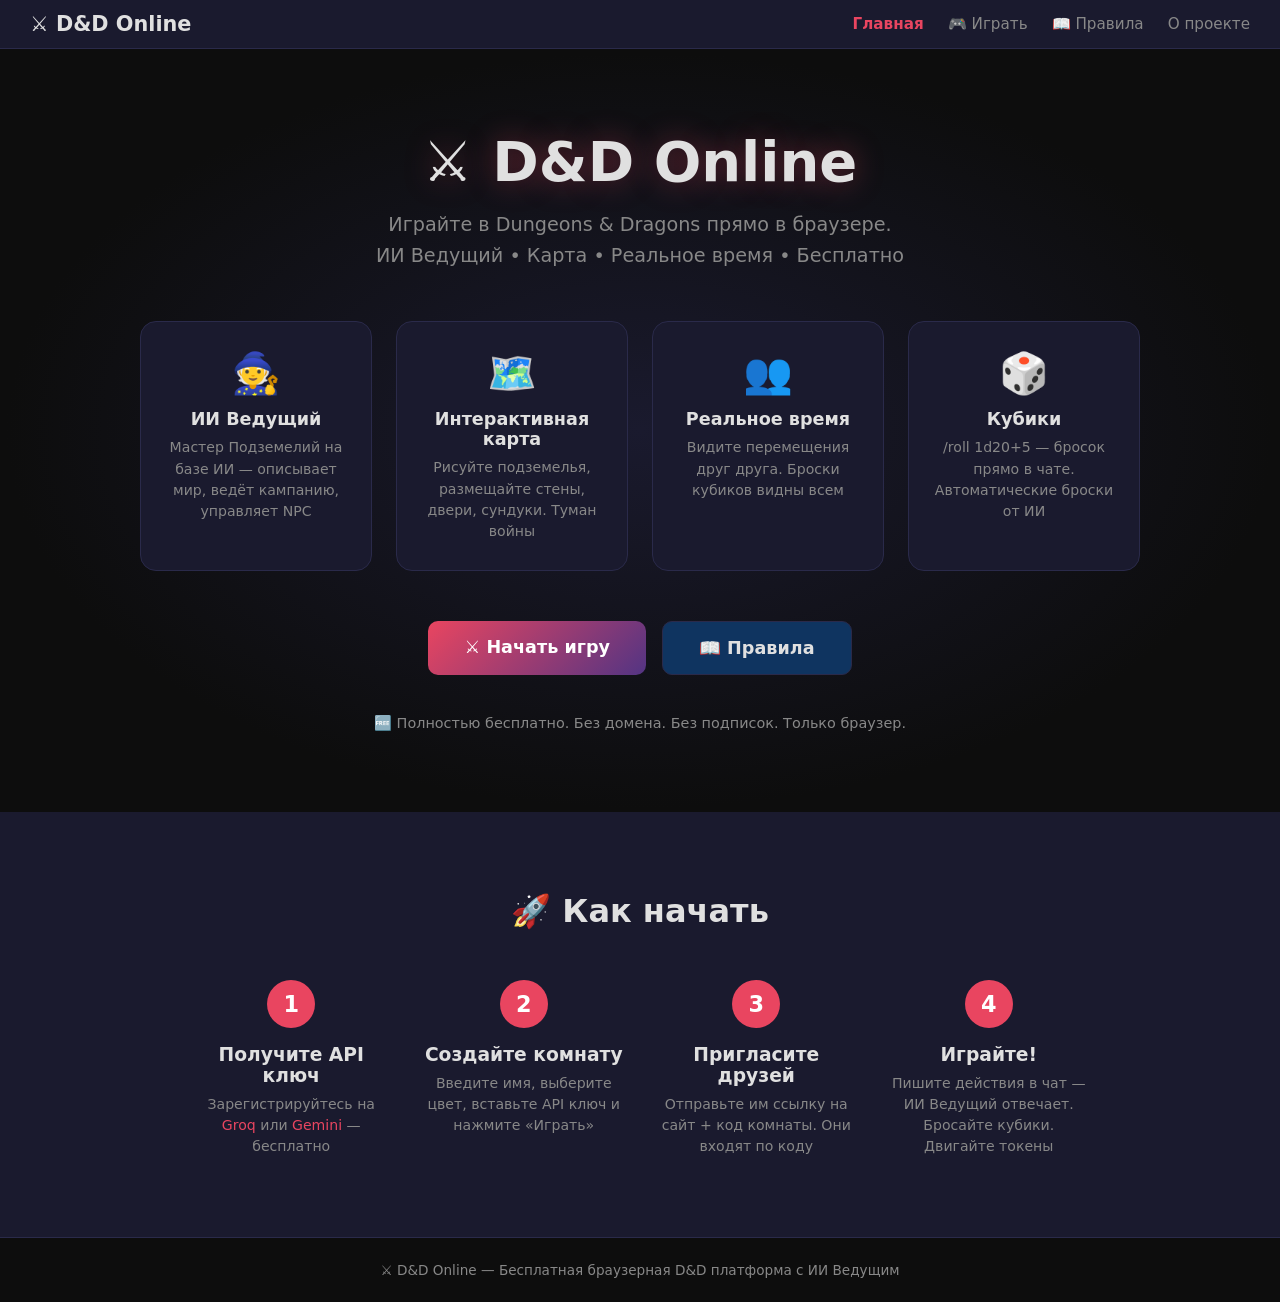
==== index.html @ 503a13d8 "v2: многостраничный сайт + MQTT" ====
<!DOCTYPE html>
<html lang="ru">
<head>
    <meta charset="UTF-8">
    <meta name="viewport" content="width=device-width, initial-scale=1.0">
    <title>⚔️ D&D Online — ИИ Ведущий</title>
    <link rel="stylesheet" href="css/style.css">
</head>
<body>
    <nav class="navbar">
        <a href="index.html" class="nav-brand">⚔️ D&D Online</a>
        <div class="nav-links">
            <a href="index.html" class="active">Главная</a>
            <a href="lobby.html">🎮 Играть</a>
            <a href="rules.html">📖 Правила</a>
            <a href="about.html">О проекте</a>
        </div>
    </nav>

    <main class="hero">
        <div class="hero-content">
            <h1>⚔️ D&D Online</h1>
            <p class="hero-subtitle">Играйте в Dungeons & Dragons прямо в браузере.<br>ИИ Ведущий • Карта • Реальное время • Бесплатно</p>
            
            <div class="hero-features">
                <div class="feature-card">
                    <div class="feature-icon">🧙</div>
                    <h3>ИИ Ведущий</h3>
                    <p>Мастер Подземелий на базе ИИ — описывает мир, ведёт кампанию, управляет NPC</p>
                </div>
                <div class="feature-card">
                    <div class="feature-icon">🗺️</div>
                    <h3>Интерактивная карта</h3>
                    <p>Рисуйте подземелья, размещайте стены, двери, сундуки. Туман войны</p>
                </div>
                <div class="feature-card">
                    <div class="feature-icon">👥</div>
                    <h3>Реальное время</h3>
                    <p>Видите перемещения друг друга. Броски кубиков видны всем</p>
                </div>
                <div class="feature-card">
                    <div class="feature-icon">🎲</div>
                    <h3>Кубики</h3>
                    <p>/roll 1d20+5 — бросок прямо в чате. Автоматические броски от ИИ</p>
                </div>
            </div>

            <div class="hero-actions">
                <a href="lobby.html" class="btn btn-primary btn-lg">⚔️ Начать игру</a>
                <a href="rules.html" class="btn btn-secondary btn-lg">📖 Правила</a>
            </div>

            <div class="hero-note">
                <p>🆓 Полностью бесплатно. Без домена. Без подписок. Только браузер.</p>
            </div>
        </div>
    </main>

    <section class="howto">
        <h2>🚀 Как начать</h2>
        <div class="steps">
            <div class="step">
                <div class="step-num">1</div>
                <h3>Получите API ключ</h3>
                <p>Зарегистрируйтесь на <a href="https://console.groq.com/keys" target="_blank">Groq</a> или <a href="https://aistudio.google.com/apikey" target="_blank">Gemini</a> — бесплатно</p>
            </div>
            <div class="step">
                <div class="step-num">2</div>
                <h3>Создайте комнату</h3>
                <p>Введите имя, выберите цвет, вставьте API ключ и нажмите «Играть»</p>
            </div>
            <div class="step">
                <div class="step-num">3</div>
                <h3>Пригласите друзей</h3>
                <p>Отправьте им ссылку на сайт + код комнаты. Они входят по коду</p>
            </div>
            <div class="step">
                <div class="step-num">4</div>
                <h3>Играйте!</h3>
                <p>Пишите действия в чат — ИИ Ведущий отвечает. Бросайте кубики. Двигайте токены</p>
            </div>
        </div>
    </section>

    <footer class="footer">
        <p>⚔️ D&D Online — Бесплатная браузерная D&D платформа с ИИ Ведущим</p>
    </footer>
</body>
</html>
---- css/style.css ----
/* ===== RESET & BASE ===== */
* { margin: 0; padding: 0; box-sizing: border-box; }

:root {
    --bg-dark: #0d0d0d;
    --bg-panel: #1a1a2e;
    --bg-card: #16213e;
    --bg-input: #0f3460;
    --accent: #e94560;
    --accent2: #533483;
    --gold: #f1c40f;
    --text: #e0e0e0;
    --text-dim: #888;
    --border: #2a2a4a;
    --success: #2ecc71;
    --danger: #e74c3c;
    --font: 'Segoe UI', system-ui, sans-serif;
}

body {
    font-family: var(--font);
    background: var(--bg-dark);
    color: var(--text);
    min-height: 100vh;
}

a { color: var(--accent); text-decoration: none; }
a:hover { text-decoration: underline; }

/* ===== NAVBAR ===== */
.navbar {
    display: flex;
    justify-content: space-between;
    align-items: center;
    padding: 12px 30px;
    background: var(--bg-panel);
    border-bottom: 1px solid var(--border);
    position: sticky;
    top: 0;
    z-index: 100;
}

.nav-brand {
    font-size: 1.3rem;
    font-weight: 700;
    color: var(--text) !important;
    text-decoration: none !important;
}

.nav-links {
    display: flex;
    gap: 24px;
}

.nav-links a {
    color: var(--text-dim);
    text-decoration: none !important;
    font-size: 0.95rem;
    transition: color 0.2s;
}

.nav-links a:hover { color: var(--text); }
.nav-links a.active { color: var(--accent); font-weight: 600; }

/* ===== HERO (index.html) ===== */
.hero {
    padding: 80px 30px;
    text-align: center;
    background: radial-gradient(ellipse at center, #1a1a2e 0%, #0d0d0d 70%);
}

.hero h1 {
    font-size: 3.5rem;
    margin-bottom: 16px;
    text-shadow: 0 0 30px rgba(233, 69, 96, 0.4);
}

.hero-subtitle {
    font-size: 1.2rem;
    color: var(--text-dim);
    margin-bottom: 50px;
    line-height: 1.6;
}

.hero-features {
    display: grid;
    grid-template-columns: repeat(auto-fit, minmax(220px, 1fr));
    gap: 24px;
    max-width: 1000px;
    margin: 0 auto 50px;
}

.feature-card {
    background: var(--bg-panel);
    border: 1px solid var(--border);
    border-radius: 16px;
    padding: 28px 20px;
    transition: transform 0.2s, border-color 0.2s;
}

.feature-card:hover {
    transform: translateY(-4px);
    border-color: var(--accent);
}

.feature-icon {
    font-size: 2.5rem;
    margin-bottom: 12px;
}

.feature-card h3 {
    margin-bottom: 8px;
    font-size: 1.1rem;
}

.feature-card p {
    color: var(--text-dim);
    font-size: 0.88rem;
    line-height: 1.5;
}

.hero-actions {
    display: flex;
    gap: 16px;
    justify-content: center;
    margin-bottom: 40px;
}

.hero-note {
    color: var(--text-dim);
    font-size: 0.9rem;
}

/* ===== BUTTONS ===== */
.btn {
    display: inline-block;
    padding: 12px 28px;
    border: none;
    border-radius: 10px;
    font-size: 1rem;
    font-weight: 600;
    cursor: pointer;
    transition: all 0.2s;
    text-decoration: none !important;
    text-align: center;
}

.btn-lg { padding: 16px 36px; font-size: 1.1rem; }

.btn-primary {
    background: linear-gradient(135deg, var(--accent), var(--accent2));
    color: white;
}

.btn-primary:hover { transform: translateY(-2px); box-shadow: 0 4px 20px rgba(233,69,96,0.4); }

.btn-secondary {
    background: var(--bg-input);
    color: var(--text);
    border: 1px solid var(--border);
}

.btn-secondary:hover { border-color: var(--accent); }

.btn-solo {
    background: linear-gradient(135deg, #2ecc71, #27ae60);
    color: white;
}

.btn-solo:hover { transform: translateY(-2px); box-shadow: 0 4px 20px rgba(46,204,113,0.4); }

/* ===== HOW TO (index.html) ===== */
.howto {
    padding: 80px 30px;
    text-align: center;
    background: var(--bg-panel);
}

.howto h2 {
    font-size: 2rem;
    margin-bottom: 50px;
}

.steps {
    display: grid;
    grid-template-columns: repeat(auto-fit, minmax(200px, 1fr));
    gap: 30px;
    max-width: 900px;
    margin: 0 auto;
}

.step {
    text-align: center;
}

.step-num {
    width: 48px;
    height: 48px;
    border-radius: 50%;
    background: var(--accent);
    color: white;
    font-size: 1.4rem;
    font-weight: 700;
    display: flex;
    align-items: center;
    justify-content: center;
    margin: 0 auto 16px;
}

.step h3 {
    margin-bottom: 8px;
}

.step p {
    color: var(--text-dim);
    font-size: 0.88rem;
    line-height: 1.5;
}

/* ===== FOOTER ===== */
.footer {
    text-align: center;
    padding: 24px;
    color: var(--text-dim);
    font-size: 0.85rem;
    border-top: 1px solid var(--border);
}

/* ===== LOBBY PAGE ===== */
.lobby-page {
    padding: 40px 20px;
    min-height: calc(100vh - 60px);
    display: flex;
    justify-content: center;
    align-items: flex-start;
}

.lobby-container {
    max-width: 540px;
    width: 100%;
    text-align: center;
}

.lobby-container h2 {
    font-size: 2rem;
    margin-bottom: 8px;
}

.lobby-desc {
    color: var(--text-dim);
    margin-bottom: 30px;
}

.lobby-form {
    background: var(--bg-panel);
    border: 1px solid var(--border);
    border-radius: 16px;
    padding: 30px;
    text-align: left;
}

.form-group {
    margin-bottom: 18px;
}

.form-group label {
    display: block;
    margin-bottom: 6px;
    font-size: 0.85rem;
    color: var(--text-dim);
    font-weight: 600;
    text-transform: uppercase;
    letter-spacing: 0.5px;
}

.form-group input,
.form-group select {
    width: 100%;
    padding: 10px 14px;
    background: var(--bg-input);
    border: 1px solid var(--border);
    border-radius: 8px;
    color: var(--text);
    font-size: 1rem;
    outline: none;
    transition: border-color 0.2s;
}

.form-group input:focus,
.form-group select:focus { border-color: var(--accent); }

.form-group small {
    display: block;
    margin-top: 4px;
    font-size: 0.75rem;
    color: var(--text-dim);
}

.color-picker {
    display: flex;
    gap: 8px;
}

.color-btn {
    width: 36px;
    height: 36px;
    border-radius: 50%;
    border: 3px solid transparent;
    cursor: pointer;
    transition: all 0.2s;
}

.color-btn:hover { transform: scale(1.15); }
.color-btn.selected { border-color: white; box-shadow: 0 0 10px rgba(255,255,255,0.3); }

/* Mode cards */
.lobby-modes {
    display: grid;
    grid-template-columns: 1fr 1fr;
    gap: 16px;
    margin-bottom: 20px;
}

.mode-card {
    background: var(--bg-card);
    border: 2px solid var(--border);
    border-radius: 12px;
    padding: 24px 16px;
    cursor: pointer;
    text-align: center;
    transition: all 0.2s;
    color: var(--text);
    font-family: var(--font);
}

.mode-card:hover { border-color: var(--accent); transform: translateY(-2px); }
.mode-card.active { border-color: var(--accent); background: rgba(233,69,96,0.1); }

.mode-icon { font-size: 2rem; margin-bottom: 8px; }
.mode-card h3 { font-size: 1rem; margin-bottom: 6px; }
.mode-card p { font-size: 0.8rem; color: var(--text-dim); line-height: 1.4; }

.multi-section {
    margin-top: 16px;
    padding-top: 16px;
    border-top: 1px solid var(--border);
}

.multi-section.hidden { display: none; }

.room-input-group {
    display: flex;
    gap: 8px;
}

.room-input-group input {
    flex: 1;
    text-transform: lowercase;
}

.status {
    margin-top: 16px;
    padding: 10px;
    border-radius: 8px;
    font-size: 0.9rem;
    display: none;
}

.status.error { display: block; background: rgba(231,76,60,0.2); color: var(--danger); }
.status.info { display: block; background: rgba(46,204,113,0.2); color: var(--success); }

/* ===== RULES PAGE ===== */
.rules-page {
    padding: 40px 30px;
    max-width: 1000px;
    margin: 0 auto;
}

.rules-page h2 {
    font-size: 2rem;
    margin-bottom: 8px;
    text-align: center;
}

.rules-intro {
    text-align: center;
    color: var(--text-dim);
    margin-bottom: 40px;
}

.rules-grid {
    display: grid;
    grid-template-columns: repeat(auto-fit, minmax(280px, 1fr));
    gap: 20px;
    margin-bottom: 40px;
}

.rule-card {
    background: var(--bg-panel);
    border: 1px solid var(--border);
    border-radius: 12px;
    padding: 24px;
}

.rule-card h3 {
    margin-bottom: 12px;
    font-size: 1.1rem;
}

.rule-card ul {
    padding-left: 18px;
    line-height: 1.8;
    font-size: 0.9rem;
}

.rule-card code {
    background: var(--bg-input);
    padding: 2px 8px;
    border-radius: 4px;
    font-size: 0.85rem;
    color: var(--gold);
}

.rules-tip {
    background: rgba(241,196,15,0.1);
    border: 1px solid rgba(241,196,15,0.3);
    border-radius: 12px;
    padding: 24px;
    text-align: center;
}

.rules-tip h3 { margin-bottom: 8px; }
.rules-tip p { color: var(--text-dim); line-height: 1.6; }

/* ===== ABOUT PAGE ===== */
.about-page {
    padding: 40px 30px;
    max-width: 800px;
    margin: 0 auto;
}

.about-page h2 {
    font-size: 2rem;
    margin-bottom: 30px;
    text-align: center;
}

.about-section {
    margin-bottom: 30px;
}

.about-section h3 {
    margin-bottom: 12px;
    color: var(--accent);
}

.about-section p {
    line-height: 1.7;
    color: var(--text-dim);
}

.about-section ul {
    padding-left: 20px;
    line-height: 2;
    color: var(--text-dim);
}

.tech-grid {
    display: grid;
    grid-template-columns: repeat(auto-fit, minmax(150px, 1fr));
    gap: 12px;
    margin-top: 12px;
}

.tech-item {
    background: var(--bg-panel);
    border: 1px solid var(--border);
    border-radius: 8px;
    padding: 16px;
    text-align: center;
}

.tech-item strong { display: block; margin-bottom: 4px; }
.tech-item span { font-size: 0.82rem; color: var(--text-dim); }

/* ===== GAME LAYOUT ===== */
.game-body {
    overflow: hidden;
    height: 100vh;
}

.topbar {
    display: flex;
    justify-content: space-between;
    align-items: center;
    padding: 8px 16px;
    background: var(--bg-panel);
    border-bottom: 1px solid var(--border);
    height: 44px;
    flex-shrink: 0;
}

.topbar-left, .topbar-right {
    display: flex;
    align-items: center;
    gap: 10px;
    font-size: 0.9rem;
}

.conn-count {
    background: var(--bg-input);
    padding: 2px 10px;
    border-radius: 12px;
    font-size: 0.8rem;
    color: var(--success);
}

.mode-badge {
    display: none;
    background: var(--accent2);
    color: white;
    padding: 2px 10px;
    border-radius: 12px;
    font-size: 0.75rem;
}

.btn-tiny {
    background: var(--bg-input);
    border: 1px solid var(--border);
    color: var(--text);
    padding: 4px 12px;
    border-radius: 6px;
    cursor: pointer;
    font-size: 0.8rem;
    transition: all 0.2s;
    text-decoration: none !important;
}

.btn-tiny:hover { border-color: var(--accent); }
.btn-tiny.active { background: var(--accent); border-color: var(--accent); }
.btn-danger { color: var(--danger); }
.btn-danger:hover { background: var(--danger); color: white; }

.game-layout {
    display: flex;
    height: calc(100vh - 44px);
    overflow: hidden;
}

.map-panel {
    flex: 1;
    position: relative;
    background: #0a0a0a;
    overflow: hidden;
}

#mapCanvas {
    display: block;
    width: 100%;
    height: 100%;
    cursor: crosshair;
}

.map-tools {
    position: absolute;
    top: 10px;
    left: 10px;
    background: var(--bg-panel);
    border: 1px solid var(--border);
    border-radius: 10px;
    padding: 8px;
    display: flex;
    flex-direction: column;
    gap: 6px;
    z-index: 10;
}

.map-tools.hidden { display: none; }

.tool-group {
    display: flex;
    gap: 4px;
    flex-wrap: wrap;
    max-width: 200px;
}

.tool-btn {
    width: 36px;
    height: 36px;
    border: 1px solid var(--border);
    border-radius: 6px;
    background: var(--bg-input);
    cursor: pointer;
    font-size: 1.1rem;
    transition: all 0.15s;
    display: flex;
    align-items: center;
    justify-content: center;
}

.tool-btn:hover { border-color: var(--accent); }
.tool-btn.active { border-color: var(--gold); background: rgba(241,196,15,0.2); }

.right-panel {
    width: 360px;
    display: flex;
    flex-direction: column;
    border-left: 1px solid var(--border);
    background: var(--bg-panel);
    flex-shrink: 0;
}

.players-list {
    padding: 10px 14px;
    border-bottom: 1px solid var(--border);
    max-height: 150px;
    overflow-y: auto;
}

.players-list h3 {
    font-size: 0.8rem;
    text-transform: uppercase;
    letter-spacing: 1px;
    color: var(--text-dim);
    margin-bottom: 8px;
}

.player-item {
    display: flex;
    align-items: center;
    gap: 8px;
    padding: 4px 0;
    font-size: 0.9rem;
}

.player-dot {
    width: 12px;
    height: 12px;
    border-radius: 50%;
    flex-shrink: 0;
}

.player-host {
    font-size: 0.7rem;
    color: var(--gold);
    margin-left: auto;
}

.chat-panel {
    flex: 1;
    display: flex;
    flex-direction: column;
    min-height: 0;
}

.chat-messages {
    flex: 1;
    overflow-y: auto;
    padding: 12px;
    display: flex;
    flex-direction: column;
    gap: 6px;
}

.chat-messages::-webkit-scrollbar { width: 4px; }
.chat-messages::-webkit-scrollbar-thumb { background: var(--border); border-radius: 2px; }

.chat-msg {
    padding: 8px 12px;
    border-radius: 8px;
    font-size: 0.88rem;
    line-height: 1.4;
    max-width: 100%;
    word-wrap: break-word;
    animation: fadeIn 0.2s ease-out;
}

.chat-msg.player { background: var(--bg-card); }

.chat-msg.dm {
    background: linear-gradient(135deg, rgba(233,69,96,0.15), rgba(83,52,131,0.15));
    border-left: 3px solid var(--accent);
}

.chat-msg.system {
    background: rgba(46,204,113,0.1);
    color: var(--success);
    text-align: center;
    font-size: 0.82rem;
}

.chat-msg.dice {
    background: rgba(241,196,15,0.1);
    border-left: 3px solid var(--gold);
    color: var(--gold);
}

.chat-msg .msg-author { font-weight: 700; margin-right: 6px; }
.chat-msg .dm-label { color: var(--accent); font-weight: 700; }

.chat-input-area {
    display: flex;
    padding: 8px;
    border-top: 1px solid var(--border);
    gap: 6px;
}

#chatInput {
    flex: 1;
    padding: 10px 14px;
    background: var(--bg-input);
    border: 1px solid var(--border);
    border-radius: 8px;
    color: var(--text);
    font-size: 0.9rem;
    outline: none;
}

#chatInput:focus { border-color: var(--accent); }

.btn-send {
    width: 42px;
    height: 42px;
    background: var(--accent);
    border: none;
    border-radius: 8px;
    color: white;
    font-size: 1.2rem;
    cursor: pointer;
    transition: all 0.2s;
}

.btn-send:hover { background: #c0392b; }

.typing-indicator {
    padding: 4px 12px;
    font-size: 0.75rem;
    color: var(--text-dim);
    font-style: italic;
    display: none;
}

.typing-indicator.visible { display: block; animation: pulse 1.5s infinite; }

@keyframes fadeIn {
    from { opacity: 0; transform: translateY(10px); }
    to { opacity: 1; transform: translateY(0); }
}

@keyframes pulse {
    0%, 100% { opacity: 1; }
    50% { opacity: 0.5; }
}

/* ===== RESPONSIVE ===== */
@media (max-width: 900px) {
    .hero h1 { font-size: 2.2rem; }
    .hero-features { grid-template-columns: 1fr 1fr; }
    .game-layout { flex-direction: column; }
    .right-panel { width: 100%; height: 50%; }
    .map-panel { height: 50%; }
    .navbar { padding: 10px 16px; }
    .nav-links { gap: 12px; }
}

@media (max-width: 600px) {
    .hero-features { grid-template-columns: 1fr; }
    .lobby-modes { grid-template-columns: 1fr; }
    .rules-grid { grid-template-columns: 1fr; }
}
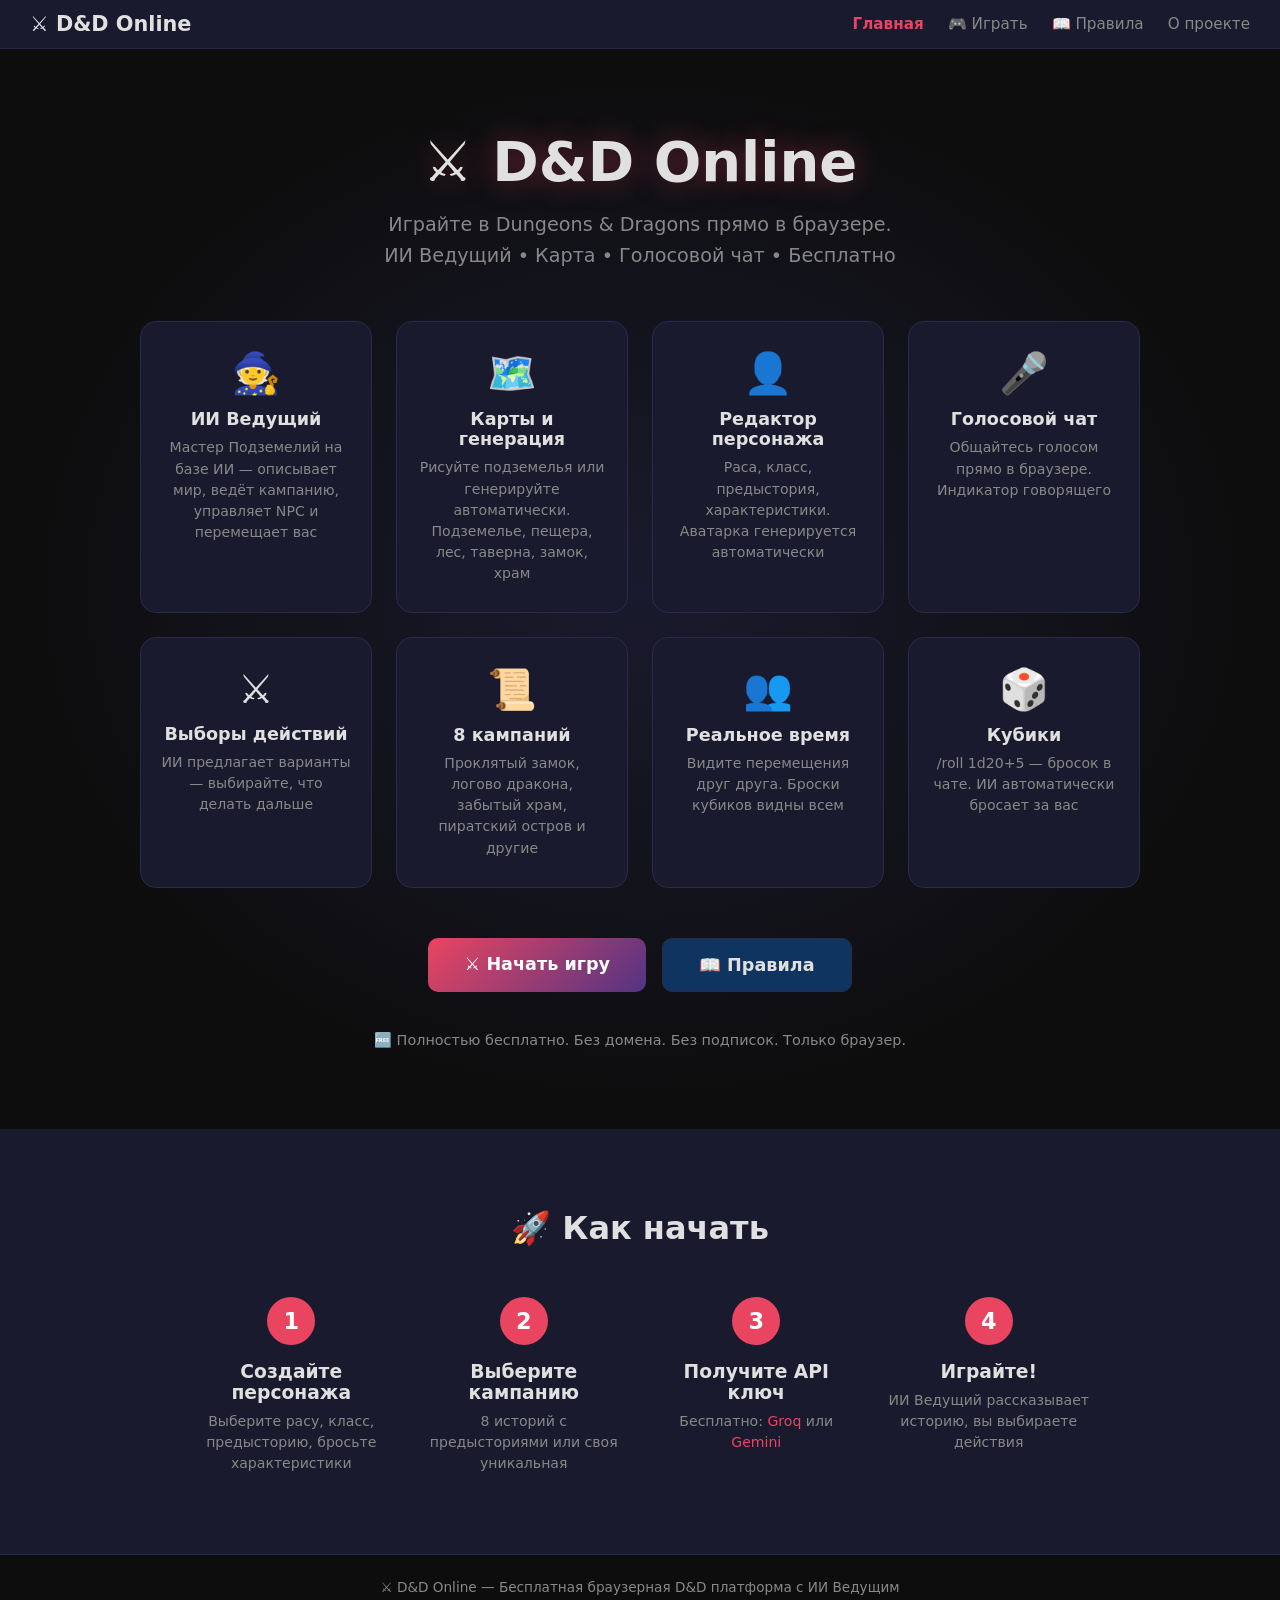
==== commit 26ba045e: "v3: персонаж, аватарки, голосовой чат, генерация карт, выборы, кампании" ====
--- a/index.html
+++ b/index.html
@@ -20,70 +20,35 @@
     <main class="hero">
         <div class="hero-content">
             <h1>⚔️ D&D Online</h1>
-            <p class="hero-subtitle">Играйте в Dungeons & Dragons прямо в браузере.<br>ИИ Ведущий • Карта • Реальное время • Бесплатно</p>
-            
+            <p class="hero-subtitle">Играйте в Dungeons & Dragons прямо в браузере.<br>ИИ Ведущий • Карта • Голосовой чат • Бесплатно</p>
             <div class="hero-features">
-                <div class="feature-card">
-                    <div class="feature-icon">🧙</div>
-                    <h3>ИИ Ведущий</h3>
-                    <p>Мастер Подземелий на базе ИИ — описывает мир, ведёт кампанию, управляет NPC</p>
-                </div>
-                <div class="feature-card">
-                    <div class="feature-icon">🗺️</div>
-                    <h3>Интерактивная карта</h3>
-                    <p>Рисуйте подземелья, размещайте стены, двери, сундуки. Туман войны</p>
-                </div>
-                <div class="feature-card">
-                    <div class="feature-icon">👥</div>
-                    <h3>Реальное время</h3>
-                    <p>Видите перемещения друг друга. Броски кубиков видны всем</p>
-                </div>
-                <div class="feature-card">
-                    <div class="feature-icon">🎲</div>
-                    <h3>Кубики</h3>
-                    <p>/roll 1d20+5 — бросок прямо в чате. Автоматические броски от ИИ</p>
-                </div>
+                <div class="feature-card"><div class="feature-icon">🧙</div><h3>ИИ Ведущий</h3><p>Мастер Подземелий на базе ИИ — описывает мир, ведёт кампанию, управляет NPC и перемещает вас</p></div>
+                <div class="feature-card"><div class="feature-icon">🗺️</div><h3>Карты и генерация</h3><p>Рисуйте подземелья или генерируйте автоматически. Подземелье, пещера, лес, таверна, замок, храм</p></div>
+                <div class="feature-card"><div class="feature-icon">👤</div><h3>Редактор персонажа</h3><p>Раса, класс, предыстория, характеристики. Аватарка генерируется автоматически</p></div>
+                <div class="feature-card"><div class="feature-icon">🎤</div><h3>Голосовой чат</h3><p>Общайтесь голосом прямо в браузере. Индикатор говорящего</p></div>
+                <div class="feature-card"><div class="feature-icon">⚔️</div><h3>Выборы действий</h3><p>ИИ предлагает варианты — выбирайте, что делать дальше</p></div>
+                <div class="feature-card"><div class="feature-icon">📜</div><h3>8 кампаний</h3><p>Проклятый замок, логово дракона, забытый храм, пиратский остров и другие</p></div>
+                <div class="feature-card"><div class="feature-icon">👥</div><h3>Реальное время</h3><p>Видите перемещения друг друга. Броски кубиков видны всем</p></div>
+                <div class="feature-card"><div class="feature-icon">🎲</div><h3>Кубики</h3><p>/roll 1d20+5 — бросок в чате. ИИ автоматически бросает за вас</p></div>
             </div>
-
             <div class="hero-actions">
                 <a href="lobby.html" class="btn btn-primary btn-lg">⚔️ Начать игру</a>
                 <a href="rules.html" class="btn btn-secondary btn-lg">📖 Правила</a>
             </div>
-
-            <div class="hero-note">
-                <p>🆓 Полностью бесплатно. Без домена. Без подписок. Только браузер.</p>
-            </div>
+            <div class="hero-note"><p>🆓 Полностью бесплатно. Без домена. Без подписок. Только браузер.</p></div>
         </div>
     </main>
 
     <section class="howto">
         <h2>🚀 Как начать</h2>
         <div class="steps">
-            <div class="step">
-                <div class="step-num">1</div>
-                <h3>Получите API ключ</h3>
-                <p>Зарегистрируйтесь на <a href="https://console.groq.com/keys" target="_blank">Groq</a> или <a href="https://aistudio.google.com/apikey" target="_blank">Gemini</a> — бесплатно</p>
-            </div>
-            <div class="step">
-                <div class="step-num">2</div>
-                <h3>Создайте комнату</h3>
-                <p>Введите имя, выберите цвет, вставьте API ключ и нажмите «Играть»</p>
-            </div>
-            <div class="step">
-                <div class="step-num">3</div>
-                <h3>Пригласите друзей</h3>
-                <p>Отправьте им ссылку на сайт + код комнаты. Они входят по коду</p>
-            </div>
-            <div class="step">
-                <div class="step-num">4</div>
-                <h3>Играйте!</h3>
-                <p>Пишите действия в чат — ИИ Ведущий отвечает. Бросайте кубики. Двигайте токены</p>
-            </div>
+            <div class="step"><div class="step-num">1</div><h3>Создайте персонажа</h3><p>Выберите расу, класс, предысторию, бросьте характеристики</p></div>
+            <div class="step"><div class="step-num">2</div><h3>Выберите кампанию</h3><p>8 историй с предысториями или своя уникальная</p></div>
+            <div class="step"><div class="step-num">3</div><h3>Получите API ключ</h3><p>Бесплатно: <a href="https://console.groq.com/keys" target="_blank">Groq</a> или <a href="https://aistudio.google.com/apikey" target="_blank">Gemini</a></p></div>
+            <div class="step"><div class="step-num">4</div><h3>Играйте!</h3><p>ИИ Ведущий рассказывает историю, вы выбираете действия</p></div>
         </div>
     </section>
 
-    <footer class="footer">
-        <p>⚔️ D&D Online — Бесплатная браузерная D&D платформа с ИИ Ведущим</p>
-    </footer>
+    <footer class="footer"><p>⚔️ D&D Online — Бесплатная браузерная D&D платформа с ИИ Ведущим</p></footer>
 </body>
 </html>
--- a/css/style.css
+++ b/css/style.css
@@ -1,756 +1,228 @@
 /* ===== RESET & BASE ===== */
 * { margin: 0; padding: 0; box-sizing: border-box; }
-
 :root {
-    --bg-dark: #0d0d0d;
-    --bg-panel: #1a1a2e;
-    --bg-card: #16213e;
-    --bg-input: #0f3460;
-    --accent: #e94560;
-    --accent2: #533483;
-    --gold: #f1c40f;
-    --text: #e0e0e0;
-    --text-dim: #888;
-    --border: #2a2a4a;
-    --success: #2ecc71;
-    --danger: #e74c3c;
+    --bg-dark: #0d0d0d; --bg-panel: #1a1a2e; --bg-card: #16213e;
+    --bg-input: #0f3460; --accent: #e94560; --accent2: #533483;
+    --gold: #f1c40f; --text: #e0e0e0; --text-dim: #888;
+    --border: #2a2a4a; --success: #2ecc71; --danger: #e74c3c;
     --font: 'Segoe UI', system-ui, sans-serif;
 }
-
-body {
-    font-family: var(--font);
-    background: var(--bg-dark);
-    color: var(--text);
-    min-height: 100vh;
-}
-
+body { font-family: var(--font); background: var(--bg-dark); color: var(--text); min-height: 100vh; }
 a { color: var(--accent); text-decoration: none; }
 a:hover { text-decoration: underline; }
 
 /* ===== NAVBAR ===== */
 .navbar {
-    display: flex;
-    justify-content: space-between;
-    align-items: center;
-    padding: 12px 30px;
-    background: var(--bg-panel);
-    border-bottom: 1px solid var(--border);
-    position: sticky;
-    top: 0;
-    z-index: 100;
-}
-
-.nav-brand {
-    font-size: 1.3rem;
-    font-weight: 700;
-    color: var(--text) !important;
-    text-decoration: none !important;
-}
-
-.nav-links {
-    display: flex;
-    gap: 24px;
-}
-
-.nav-links a {
-    color: var(--text-dim);
-    text-decoration: none !important;
-    font-size: 0.95rem;
-    transition: color 0.2s;
-}
-
+    display: flex; justify-content: space-between; align-items: center;
+    padding: 12px 30px; background: var(--bg-panel); border-bottom: 1px solid var(--border);
+    position: sticky; top: 0; z-index: 100;
+}
+.nav-brand { font-size: 1.3rem; font-weight: 700; color: var(--text) !important; text-decoration: none !important; }
+.nav-links { display: flex; gap: 24px; }
+.nav-links a { color: var(--text-dim); text-decoration: none !important; font-size: 0.95rem; transition: color 0.2s; }
 .nav-links a:hover { color: var(--text); }
 .nav-links a.active { color: var(--accent); font-weight: 600; }
 
-/* ===== HERO (index.html) ===== */
-.hero {
-    padding: 80px 30px;
-    text-align: center;
-    background: radial-gradient(ellipse at center, #1a1a2e 0%, #0d0d0d 70%);
-}
-
-.hero h1 {
-    font-size: 3.5rem;
-    margin-bottom: 16px;
-    text-shadow: 0 0 30px rgba(233, 69, 96, 0.4);
-}
-
-.hero-subtitle {
-    font-size: 1.2rem;
-    color: var(--text-dim);
-    margin-bottom: 50px;
-    line-height: 1.6;
-}
-
-.hero-features {
-    display: grid;
-    grid-template-columns: repeat(auto-fit, minmax(220px, 1fr));
-    gap: 24px;
-    max-width: 1000px;
-    margin: 0 auto 50px;
-}
-
-.feature-card {
-    background: var(--bg-panel);
-    border: 1px solid var(--border);
-    border-radius: 16px;
-    padding: 28px 20px;
-    transition: transform 0.2s, border-color 0.2s;
-}
-
-.feature-card:hover {
-    transform: translateY(-4px);
-    border-color: var(--accent);
-}
-
-.feature-icon {
-    font-size: 2.5rem;
-    margin-bottom: 12px;
-}
-
-.feature-card h3 {
-    margin-bottom: 8px;
-    font-size: 1.1rem;
-}
-
-.feature-card p {
-    color: var(--text-dim);
-    font-size: 0.88rem;
-    line-height: 1.5;
-}
-
-.hero-actions {
-    display: flex;
-    gap: 16px;
-    justify-content: center;
-    margin-bottom: 40px;
-}
-
-.hero-note {
-    color: var(--text-dim);
-    font-size: 0.9rem;
-}
+/* ===== HERO ===== */
+.hero { padding: 80px 30px; text-align: center; background: radial-gradient(ellipse at center, #1a1a2e 0%, #0d0d0d 70%); }
+.hero h1 { font-size: 3.5rem; margin-bottom: 16px; text-shadow: 0 0 30px rgba(233,69,96,0.4); }
+.hero-subtitle { font-size: 1.2rem; color: var(--text-dim); margin-bottom: 50px; line-height: 1.6; }
+.hero-features { display: grid; grid-template-columns: repeat(auto-fit, minmax(220px, 1fr)); gap: 24px; max-width: 1000px; margin: 0 auto 50px; }
+.feature-card { background: var(--bg-panel); border: 1px solid var(--border); border-radius: 16px; padding: 28px 20px; transition: transform 0.2s, border-color 0.2s; }
+.feature-card:hover { transform: translateY(-4px); border-color: var(--accent); }
+.feature-icon { font-size: 2.5rem; margin-bottom: 12px; }
+.feature-card h3 { margin-bottom: 8px; font-size: 1.1rem; }
+.feature-card p { color: var(--text-dim); font-size: 0.88rem; line-height: 1.5; }
+.hero-actions { display: flex; gap: 16px; justify-content: center; margin-bottom: 40px; }
+.hero-note { color: var(--text-dim); font-size: 0.9rem; }
 
 /* ===== BUTTONS ===== */
-.btn {
-    display: inline-block;
-    padding: 12px 28px;
-    border: none;
-    border-radius: 10px;
-    font-size: 1rem;
-    font-weight: 600;
-    cursor: pointer;
-    transition: all 0.2s;
-    text-decoration: none !important;
-    text-align: center;
-}
-
+.btn { display: inline-block; padding: 12px 28px; border: none; border-radius: 10px; font-size: 1rem; font-weight: 600; cursor: pointer; transition: all 0.2s; text-decoration: none !important; text-align: center; }
 .btn-lg { padding: 16px 36px; font-size: 1.1rem; }
-
-.btn-primary {
-    background: linear-gradient(135deg, var(--accent), var(--accent2));
-    color: white;
-}
-
+.btn-sm { padding: 6px 14px; font-size: 0.8rem; }
+.btn-primary { background: linear-gradient(135deg, var(--accent), var(--accent2)); color: white; }
 .btn-primary:hover { transform: translateY(-2px); box-shadow: 0 4px 20px rgba(233,69,96,0.4); }
-
-.btn-secondary {
-    background: var(--bg-input);
-    color: var(--text);
-    border: 1px solid var(--border);
-}
-
+.btn-secondary { background: var(--bg-input); color: var(--text); border: 1px solid var(--border); }
 .btn-secondary:hover { border-color: var(--accent); }
-
-.btn-solo {
-    background: linear-gradient(135deg, #2ecc71, #27ae60);
-    color: white;
-}
-
+.btn-solo { background: linear-gradient(135deg, #2ecc71, #27ae60); color: white; }
 .btn-solo:hover { transform: translateY(-2px); box-shadow: 0 4px 20px rgba(46,204,113,0.4); }
 
-/* ===== HOW TO (index.html) ===== */
-.howto {
-    padding: 80px 30px;
-    text-align: center;
-    background: var(--bg-panel);
-}
-
-.howto h2 {
-    font-size: 2rem;
-    margin-bottom: 50px;
-}
-
-.steps {
-    display: grid;
-    grid-template-columns: repeat(auto-fit, minmax(200px, 1fr));
-    gap: 30px;
-    max-width: 900px;
-    margin: 0 auto;
-}
-
-.step {
-    text-align: center;
-}
-
-.step-num {
-    width: 48px;
-    height: 48px;
-    border-radius: 50%;
-    background: var(--accent);
-    color: white;
-    font-size: 1.4rem;
-    font-weight: 700;
-    display: flex;
-    align-items: center;
-    justify-content: center;
-    margin: 0 auto 16px;
-}
-
-.step h3 {
-    margin-bottom: 8px;
-}
-
-.step p {
-    color: var(--text-dim);
-    font-size: 0.88rem;
-    line-height: 1.5;
-}
+/* ===== HOW TO ===== */
+.howto { padding: 80px 30px; text-align: center; background: var(--bg-panel); }
+.howto h2 { font-size: 2rem; margin-bottom: 50px; }
+.steps { display: grid; grid-template-columns: repeat(auto-fit, minmax(200px, 1fr)); gap: 30px; max-width: 900px; margin: 0 auto; }
+.step { text-align: center; }
+.step-num { width: 48px; height: 48px; border-radius: 50%; background: var(--accent); color: white; font-size: 1.4rem; font-weight: 700; display: flex; align-items: center; justify-content: center; margin: 0 auto 16px; }
+.step h3 { margin-bottom: 8px; }
+.step p { color: var(--text-dim); font-size: 0.88rem; line-height: 1.5; }
 
 /* ===== FOOTER ===== */
-.footer {
-    text-align: center;
-    padding: 24px;
-    color: var(--text-dim);
-    font-size: 0.85rem;
-    border-top: 1px solid var(--border);
-}
-
-/* ===== LOBBY PAGE ===== */
-.lobby-page {
-    padding: 40px 20px;
-    min-height: calc(100vh - 60px);
-    display: flex;
-    justify-content: center;
-    align-items: flex-start;
-}
-
-.lobby-container {
-    max-width: 540px;
-    width: 100%;
-    text-align: center;
-}
-
-.lobby-container h2 {
-    font-size: 2rem;
-    margin-bottom: 8px;
-}
-
-.lobby-desc {
-    color: var(--text-dim);
-    margin-bottom: 30px;
-}
-
-.lobby-form {
-    background: var(--bg-panel);
-    border: 1px solid var(--border);
-    border-radius: 16px;
-    padding: 30px;
-    text-align: left;
-}
-
-.form-group {
-    margin-bottom: 18px;
-}
-
-.form-group label {
-    display: block;
-    margin-bottom: 6px;
-    font-size: 0.85rem;
-    color: var(--text-dim);
-    font-weight: 600;
-    text-transform: uppercase;
-    letter-spacing: 0.5px;
-}
-
-.form-group input,
-.form-group select {
-    width: 100%;
-    padding: 10px 14px;
-    background: var(--bg-input);
-    border: 1px solid var(--border);
-    border-radius: 8px;
-    color: var(--text);
-    font-size: 1rem;
-    outline: none;
-    transition: border-color 0.2s;
-}
-
-.form-group input:focus,
-.form-group select:focus { border-color: var(--accent); }
-
-.form-group small {
-    display: block;
-    margin-top: 4px;
-    font-size: 0.75rem;
-    color: var(--text-dim);
-}
-
-.color-picker {
-    display: flex;
-    gap: 8px;
-}
-
-.color-btn {
-    width: 36px;
-    height: 36px;
-    border-radius: 50%;
-    border: 3px solid transparent;
-    cursor: pointer;
-    transition: all 0.2s;
-}
-
+.footer { text-align: center; padding: 24px; color: var(--text-dim); font-size: 0.85rem; border-top: 1px solid var(--border); }
+
+/* ===== LOBBY ===== */
+.lobby-page { padding: 40px 20px; min-height: calc(100vh - 60px); display: flex; justify-content: center; align-items: flex-start; }
+.lobby-container { max-width: 600px; width: 100%; text-align: center; }
+.lobby-container h2 { font-size: 2rem; margin-bottom: 8px; }
+.lobby-desc { color: var(--text-dim); margin-bottom: 24px; }
+.lobby-form { background: var(--bg-panel); border: 1px solid var(--border); border-radius: 16px; padding: 30px; text-align: left; }
+.form-group { margin-bottom: 16px; }
+.form-group label { display: block; margin-bottom: 6px; font-size: 0.82rem; color: var(--text-dim); font-weight: 600; text-transform: uppercase; letter-spacing: 0.5px; }
+.form-group input, .form-group select { width: 100%; padding: 10px 14px; background: var(--bg-input); border: 1px solid var(--border); border-radius: 8px; color: var(--text); font-size: 1rem; outline: none; transition: border-color 0.2s; }
+.form-group input:focus, .form-group select:focus { border-color: var(--accent); }
+.form-group small { display: block; margin-top: 4px; font-size: 0.75rem; color: var(--text-dim); }
+.form-row { display: grid; grid-template-columns: 1fr 1fr; gap: 12px; }
+.form-section-title { font-size: 1rem; font-weight: 700; color: var(--accent); margin: 20px 0 12px; padding-top: 16px; border-top: 1px solid var(--border); }
+
+/* ===== CHARACTER PREVIEW ===== */
+.char-preview-row { display: flex; gap: 16px; align-items: center; margin-bottom: 16px; }
+.char-avatar-box { position: relative; width: 80px; height: 80px; flex-shrink: 0; }
+.char-avatar-box img { width: 80px; height: 80px; border-radius: 50%; border: 3px solid var(--border); background: var(--bg-card); }
+.avatar-regen { position: absolute; bottom: -2px; right: -2px; width: 28px; height: 28px; border-radius: 50%; background: var(--accent); border: 2px solid var(--bg-panel); color: white; cursor: pointer; font-size: 0.85rem; }
+.char-name-box { flex: 1; }
+.char-name-box input { font-size: 1.2rem; font-weight: 700; padding: 12px; }
+
+/* ===== STATS ===== */
+.stats-row { display: grid; grid-template-columns: repeat(6, 1fr); gap: 8px; margin-bottom: 10px; }
+.stat-box { text-align: center; background: var(--bg-card); border: 1px solid var(--border); border-radius: 8px; padding: 8px 4px; }
+.stat-box label { display: block; font-size: 0.7rem; color: var(--text-dim); font-weight: 700; margin-bottom: 4px; }
+.stat-box input { width: 100%; text-align: center; background: var(--bg-input); border: 1px solid var(--border); border-radius: 6px; color: var(--gold); font-size: 1.1rem; font-weight: 700; padding: 6px; outline: none; }
+.stat-box input:focus { border-color: var(--accent); }
+.stat-mod { display: block; font-size: 0.75rem; color: var(--success); margin-top: 2px; font-weight: 600; }
+.stats-buttons { display: flex; gap: 8px; margin-bottom: 16px; }
+
+/* ===== CAMPAIGN DESC ===== */
+.campaign-desc { background: var(--bg-card); border: 1px solid var(--border); border-radius: 10px; padding: 16px; margin-bottom: 16px; font-size: 0.88rem; line-height: 1.6; color: var(--text-dim); min-height: 60px; }
+
+/* ===== COLOR PICKER ===== */
+.color-picker { display: flex; gap: 8px; }
+.color-btn { width: 36px; height: 36px; border-radius: 50%; border: 3px solid transparent; cursor: pointer; transition: all 0.2s; }
 .color-btn:hover { transform: scale(1.15); }
 .color-btn.selected { border-color: white; box-shadow: 0 0 10px rgba(255,255,255,0.3); }
 
-/* Mode cards */
-.lobby-modes {
-    display: grid;
-    grid-template-columns: 1fr 1fr;
-    gap: 16px;
-    margin-bottom: 20px;
-}
-
-.mode-card {
-    background: var(--bg-card);
-    border: 2px solid var(--border);
-    border-radius: 12px;
-    padding: 24px 16px;
-    cursor: pointer;
-    text-align: center;
-    transition: all 0.2s;
-    color: var(--text);
-    font-family: var(--font);
-}
-
+/* ===== MODE CARDS ===== */
+.lobby-modes { display: grid; grid-template-columns: 1fr 1fr; gap: 16px; margin-bottom: 20px; }
+.mode-card { background: var(--bg-card); border: 2px solid var(--border); border-radius: 12px; padding: 24px 16px; cursor: pointer; text-align: center; transition: all 0.2s; color: var(--text); font-family: var(--font); }
 .mode-card:hover { border-color: var(--accent); transform: translateY(-2px); }
 .mode-card.active { border-color: var(--accent); background: rgba(233,69,96,0.1); }
-
 .mode-icon { font-size: 2rem; margin-bottom: 8px; }
 .mode-card h3 { font-size: 1rem; margin-bottom: 6px; }
 .mode-card p { font-size: 0.8rem; color: var(--text-dim); line-height: 1.4; }
-
-.multi-section {
-    margin-top: 16px;
-    padding-top: 16px;
-    border-top: 1px solid var(--border);
-}
-
+.multi-section { margin-top: 16px; padding-top: 16px; border-top: 1px solid var(--border); }
 .multi-section.hidden { display: none; }
-
-.room-input-group {
-    display: flex;
-    gap: 8px;
-}
-
-.room-input-group input {
-    flex: 1;
-    text-transform: lowercase;
-}
-
-.status {
-    margin-top: 16px;
-    padding: 10px;
-    border-radius: 8px;
-    font-size: 0.9rem;
-    display: none;
-}
-
+.room-input-group { display: flex; gap: 8px; }
+.room-input-group input { flex: 1; text-transform: lowercase; }
+.status { margin-top: 16px; padding: 10px; border-radius: 8px; font-size: 0.9rem; display: none; }
 .status.error { display: block; background: rgba(231,76,60,0.2); color: var(--danger); }
 .status.info { display: block; background: rgba(46,204,113,0.2); color: var(--success); }
 
 /* ===== RULES PAGE ===== */
-.rules-page {
-    padding: 40px 30px;
-    max-width: 1000px;
-    margin: 0 auto;
-}
-
-.rules-page h2 {
-    font-size: 2rem;
-    margin-bottom: 8px;
-    text-align: center;
-}
-
-.rules-intro {
-    text-align: center;
-    color: var(--text-dim);
-    margin-bottom: 40px;
-}
-
-.rules-grid {
-    display: grid;
-    grid-template-columns: repeat(auto-fit, minmax(280px, 1fr));
-    gap: 20px;
-    margin-bottom: 40px;
-}
-
-.rule-card {
-    background: var(--bg-panel);
-    border: 1px solid var(--border);
-    border-radius: 12px;
-    padding: 24px;
-}
-
-.rule-card h3 {
-    margin-bottom: 12px;
-    font-size: 1.1rem;
-}
-
-.rule-card ul {
-    padding-left: 18px;
-    line-height: 1.8;
-    font-size: 0.9rem;
-}
-
-.rule-card code {
-    background: var(--bg-input);
-    padding: 2px 8px;
-    border-radius: 4px;
-    font-size: 0.85rem;
-    color: var(--gold);
-}
-
-.rules-tip {
-    background: rgba(241,196,15,0.1);
-    border: 1px solid rgba(241,196,15,0.3);
-    border-radius: 12px;
-    padding: 24px;
-    text-align: center;
-}
-
+.rules-page { padding: 40px 30px; max-width: 1000px; margin: 0 auto; }
+.rules-page h2 { font-size: 2rem; margin-bottom: 8px; text-align: center; }
+.rules-intro { text-align: center; color: var(--text-dim); margin-bottom: 40px; }
+.rules-grid { display: grid; grid-template-columns: repeat(auto-fit, minmax(280px, 1fr)); gap: 20px; margin-bottom: 40px; }
+.rule-card { background: var(--bg-panel); border: 1px solid var(--border); border-radius: 12px; padding: 24px; }
+.rule-card h3 { margin-bottom: 12px; font-size: 1.1rem; }
+.rule-card ul { padding-left: 18px; line-height: 1.8; font-size: 0.9rem; }
+.rule-card code { background: var(--bg-input); padding: 2px 8px; border-radius: 4px; font-size: 0.85rem; color: var(--gold); }
+.rules-tip { background: rgba(241,196,15,0.1); border: 1px solid rgba(241,196,15,0.3); border-radius: 12px; padding: 24px; text-align: center; }
 .rules-tip h3 { margin-bottom: 8px; }
 .rules-tip p { color: var(--text-dim); line-height: 1.6; }
 
 /* ===== ABOUT PAGE ===== */
-.about-page {
-    padding: 40px 30px;
-    max-width: 800px;
-    margin: 0 auto;
-}
-
-.about-page h2 {
-    font-size: 2rem;
-    margin-bottom: 30px;
-    text-align: center;
-}
-
-.about-section {
-    margin-bottom: 30px;
-}
-
-.about-section h3 {
-    margin-bottom: 12px;
-    color: var(--accent);
-}
-
-.about-section p {
-    line-height: 1.7;
-    color: var(--text-dim);
-}
-
-.about-section ul {
-    padding-left: 20px;
-    line-height: 2;
-    color: var(--text-dim);
-}
-
-.tech-grid {
-    display: grid;
-    grid-template-columns: repeat(auto-fit, minmax(150px, 1fr));
-    gap: 12px;
-    margin-top: 12px;
-}
-
-.tech-item {
-    background: var(--bg-panel);
-    border: 1px solid var(--border);
-    border-radius: 8px;
-    padding: 16px;
-    text-align: center;
-}
-
+.about-page { padding: 40px 30px; max-width: 800px; margin: 0 auto; }
+.about-page h2 { font-size: 2rem; margin-bottom: 30px; text-align: center; }
+.about-section { margin-bottom: 30px; }
+.about-section h3 { margin-bottom: 12px; color: var(--accent); }
+.about-section p { line-height: 1.7; color: var(--text-dim); }
+.about-section ul { padding-left: 20px; line-height: 2; color: var(--text-dim); }
+.tech-grid { display: grid; grid-template-columns: repeat(auto-fit, minmax(150px, 1fr)); gap: 12px; margin-top: 12px; }
+.tech-item { background: var(--bg-panel); border: 1px solid var(--border); border-radius: 8px; padding: 16px; text-align: center; }
 .tech-item strong { display: block; margin-bottom: 4px; }
 .tech-item span { font-size: 0.82rem; color: var(--text-dim); }
 
 /* ===== GAME LAYOUT ===== */
-.game-body {
-    overflow: hidden;
-    height: 100vh;
-}
-
-.topbar {
-    display: flex;
-    justify-content: space-between;
-    align-items: center;
-    padding: 8px 16px;
-    background: var(--bg-panel);
-    border-bottom: 1px solid var(--border);
-    height: 44px;
-    flex-shrink: 0;
-}
-
-.topbar-left, .topbar-right {
-    display: flex;
-    align-items: center;
-    gap: 10px;
-    font-size: 0.9rem;
-}
-
-.conn-count {
-    background: var(--bg-input);
-    padding: 2px 10px;
-    border-radius: 12px;
-    font-size: 0.8rem;
-    color: var(--success);
-}
-
-.mode-badge {
-    display: none;
-    background: var(--accent2);
-    color: white;
-    padding: 2px 10px;
-    border-radius: 12px;
-    font-size: 0.75rem;
-}
-
-.btn-tiny {
-    background: var(--bg-input);
-    border: 1px solid var(--border);
-    color: var(--text);
-    padding: 4px 12px;
-    border-radius: 6px;
-    cursor: pointer;
-    font-size: 0.8rem;
-    transition: all 0.2s;
-    text-decoration: none !important;
-}
-
+.game-body { overflow: hidden; height: 100vh; }
+.topbar { display: flex; justify-content: space-between; align-items: center; padding: 8px 16px; background: var(--bg-panel); border-bottom: 1px solid var(--border); height: 44px; flex-shrink: 0; }
+.topbar-left, .topbar-right { display: flex; align-items: center; gap: 10px; font-size: 0.9rem; }
+.conn-count { background: var(--bg-input); padding: 2px 10px; border-radius: 12px; font-size: 0.8rem; color: var(--success); }
+.mode-badge { display: none; background: var(--accent2); color: white; padding: 2px 10px; border-radius: 12px; font-size: 0.75rem; }
+.btn-tiny { background: var(--bg-input); border: 1px solid var(--border); color: var(--text); padding: 4px 12px; border-radius: 6px; cursor: pointer; font-size: 0.8rem; transition: all 0.2s; text-decoration: none !important; }
 .btn-tiny:hover { border-color: var(--accent); }
 .btn-tiny.active { background: var(--accent); border-color: var(--accent); }
 .btn-danger { color: var(--danger); }
 .btn-danger:hover { background: var(--danger); color: white; }
-
-.game-layout {
-    display: flex;
-    height: calc(100vh - 44px);
-    overflow: hidden;
-}
-
-.map-panel {
-    flex: 1;
-    position: relative;
-    background: #0a0a0a;
-    overflow: hidden;
-}
-
-#mapCanvas {
-    display: block;
-    width: 100%;
-    height: 100%;
-    cursor: crosshair;
-}
-
-.map-tools {
-    position: absolute;
-    top: 10px;
-    left: 10px;
-    background: var(--bg-panel);
-    border: 1px solid var(--border);
-    border-radius: 10px;
-    padding: 8px;
-    display: flex;
-    flex-direction: column;
-    gap: 6px;
-    z-index: 10;
-}
-
+.game-layout { display: flex; height: calc(100vh - 44px); overflow: hidden; }
+.map-panel { flex: 1; position: relative; background: #0a0a0a; overflow: hidden; }
+#mapCanvas { display: block; width: 100%; height: 100%; cursor: crosshair; }
+.map-tools { position: absolute; top: 10px; left: 10px; background: var(--bg-panel); border: 1px solid var(--border); border-radius: 10px; padding: 8px; display: flex; flex-direction: column; gap: 6px; z-index: 10; }
 .map-tools.hidden { display: none; }
-
-.tool-group {
-    display: flex;
-    gap: 4px;
-    flex-wrap: wrap;
-    max-width: 200px;
-}
-
-.tool-btn {
-    width: 36px;
-    height: 36px;
-    border: 1px solid var(--border);
-    border-radius: 6px;
-    background: var(--bg-input);
-    cursor: pointer;
-    font-size: 1.1rem;
-    transition: all 0.15s;
-    display: flex;
-    align-items: center;
-    justify-content: center;
-}
-
+.tool-group { display: flex; gap: 4px; flex-wrap: wrap; max-width: 200px; }
+.tool-btn { width: 36px; height: 36px; border: 1px solid var(--border); border-radius: 6px; background: var(--bg-input); cursor: pointer; font-size: 1.1rem; transition: all 0.15s; display: flex; align-items: center; justify-content: center; }
 .tool-btn:hover { border-color: var(--accent); }
 .tool-btn.active { border-color: var(--gold); background: rgba(241,196,15,0.2); }
 
-.right-panel {
-    width: 360px;
-    display: flex;
-    flex-direction: column;
-    border-left: 1px solid var(--border);
-    background: var(--bg-panel);
-    flex-shrink: 0;
-}
-
-.players-list {
-    padding: 10px 14px;
-    border-bottom: 1px solid var(--border);
-    max-height: 150px;
-    overflow-y: auto;
-}
-
-.players-list h3 {
-    font-size: 0.8rem;
-    text-transform: uppercase;
-    letter-spacing: 1px;
-    color: var(--text-dim);
-    margin-bottom: 8px;
-}
-
-.player-item {
-    display: flex;
-    align-items: center;
-    gap: 8px;
-    padding: 4px 0;
-    font-size: 0.9rem;
-}
-
-.player-dot {
-    width: 12px;
-    height: 12px;
-    border-radius: 50%;
-    flex-shrink: 0;
-}
-
-.player-host {
-    font-size: 0.7rem;
-    color: var(--gold);
-    margin-left: auto;
-}
-
-.chat-panel {
-    flex: 1;
-    display: flex;
-    flex-direction: column;
-    min-height: 0;
-}
-
-.chat-messages {
-    flex: 1;
-    overflow-y: auto;
-    padding: 12px;
-    display: flex;
-    flex-direction: column;
-    gap: 6px;
-}
-
+.right-panel { width: 380px; display: flex; flex-direction: column; border-left: 1px solid var(--border); background: var(--bg-panel); flex-shrink: 0; }
+
+/* ===== VOICE PANEL ===== */
+.voice-panel { padding: 10px 14px; border-bottom: 1px solid var(--border); background: rgba(233,69,96,0.05); }
+.voice-panel.hidden { display: none; }
+.voice-header { display: flex; justify-content: space-between; align-items: center; margin-bottom: 6px; }
+.voice-header h3 { font-size: 0.8rem; text-transform: uppercase; letter-spacing: 1px; color: var(--text-dim); }
+.voice-btn { width: 36px; height: 36px; border-radius: 50%; border: 2px solid var(--border); background: var(--bg-input); cursor: pointer; font-size: 1.1rem; transition: all 0.2s; }
+.voice-btn.mic-on { border-color: var(--success); }
+.voice-btn.mic-off { border-color: var(--danger); opacity: 0.5; }
+.voice-users { display: flex; gap: 6px; flex-wrap: wrap; }
+.voice-user { display: flex; align-items: center; gap: 4px; font-size: 0.8rem; padding: 2px 8px; background: var(--bg-card); border-radius: 12px; }
+.voice-user.speaking { border: 1px solid var(--success); box-shadow: 0 0 8px rgba(46,204,113,0.3); }
+
+/* ===== PLAYERS LIST ===== */
+.players-list { padding: 10px 14px; border-bottom: 1px solid var(--border); max-height: 160px; overflow-y: auto; }
+.players-list h3 { font-size: 0.8rem; text-transform: uppercase; letter-spacing: 1px; color: var(--text-dim); margin-bottom: 8px; }
+.player-item { display: flex; align-items: center; gap: 8px; padding: 4px 0; font-size: 0.88rem; }
+.player-item img { width: 28px; height: 28px; border-radius: 50%; }
+.player-dot { width: 12px; height: 12px; border-radius: 50%; flex-shrink: 0; }
+.player-class { font-size: 0.7rem; color: var(--text-dim); margin-left: 4px; }
+.player-host { font-size: 0.7rem; color: var(--gold); margin-left: auto; }
+
+/* ===== CHOICES PANEL ===== */
+.choices-panel { padding: 10px 14px; border-bottom: 1px solid var(--border); background: rgba(241,196,15,0.05); max-height: 200px; overflow-y: auto; }
+.choices-panel.hidden { display: none; }
+.choices-panel h3 { font-size: 0.82rem; text-transform: uppercase; letter-spacing: 1px; color: var(--gold); margin-bottom: 8px; }
+.choice-btn { display: block; width: 100%; text-align: left; padding: 8px 14px; margin-bottom: 6px; background: var(--bg-card); border: 1px solid var(--border); border-radius: 8px; color: var(--text); cursor: pointer; font-size: 0.88rem; transition: all 0.2s; font-family: var(--font); }
+.choice-btn:hover { border-color: var(--gold); background: rgba(241,196,15,0.1); }
+
+/* ===== CHAT ===== */
+.chat-panel { flex: 1; display: flex; flex-direction: column; min-height: 0; }
+.chat-messages { flex: 1; overflow-y: auto; padding: 12px; display: flex; flex-direction: column; gap: 6px; }
 .chat-messages::-webkit-scrollbar { width: 4px; }
 .chat-messages::-webkit-scrollbar-thumb { background: var(--border); border-radius: 2px; }
-
-.chat-msg {
-    padding: 8px 12px;
-    border-radius: 8px;
-    font-size: 0.88rem;
-    line-height: 1.4;
-    max-width: 100%;
-    word-wrap: break-word;
-    animation: fadeIn 0.2s ease-out;
-}
-
+.chat-msg { padding: 8px 12px; border-radius: 8px; font-size: 0.88rem; line-height: 1.4; max-width: 100%; word-wrap: break-word; animation: fadeIn 0.2s ease-out; }
 .chat-msg.player { background: var(--bg-card); }
-
-.chat-msg.dm {
-    background: linear-gradient(135deg, rgba(233,69,96,0.15), rgba(83,52,131,0.15));
-    border-left: 3px solid var(--accent);
-}
-
-.chat-msg.system {
-    background: rgba(46,204,113,0.1);
-    color: var(--success);
-    text-align: center;
-    font-size: 0.82rem;
-}
-
-.chat-msg.dice {
-    background: rgba(241,196,15,0.1);
-    border-left: 3px solid var(--gold);
-    color: var(--gold);
-}
-
+.chat-msg.dm { background: linear-gradient(135deg, rgba(233,69,96,0.15), rgba(83,52,131,0.15)); border-left: 3px solid var(--accent); }
+.chat-msg.system { background: rgba(46,204,113,0.1); color: var(--success); text-align: center; font-size: 0.82rem; }
+.chat-msg.dice { background: rgba(241,196,15,0.1); border-left: 3px solid var(--gold); color: var(--gold); }
+.chat-msg.voice { background: rgba(52,152,219,0.1); border-left: 3px solid #3498db; font-style: italic; }
 .chat-msg .msg-author { font-weight: 700; margin-right: 6px; }
 .chat-msg .dm-label { color: var(--accent); font-weight: 700; }
-
-.chat-input-area {
-    display: flex;
-    padding: 8px;
-    border-top: 1px solid var(--border);
-    gap: 6px;
-}
-
-#chatInput {
-    flex: 1;
-    padding: 10px 14px;
-    background: var(--bg-input);
-    border: 1px solid var(--border);
-    border-radius: 8px;
-    color: var(--text);
-    font-size: 0.9rem;
-    outline: none;
-}
-
+.chat-input-area { display: flex; padding: 8px; border-top: 1px solid var(--border); gap: 6px; }
+#chatInput { flex: 1; padding: 10px 14px; background: var(--bg-input); border: 1px solid var(--border); border-radius: 8px; color: var(--text); font-size: 0.9rem; outline: none; }
 #chatInput:focus { border-color: var(--accent); }
-
-.btn-send {
-    width: 42px;
-    height: 42px;
-    background: var(--accent);
-    border: none;
-    border-radius: 8px;
-    color: white;
-    font-size: 1.2rem;
-    cursor: pointer;
-    transition: all 0.2s;
-}
-
+.btn-send { width: 42px; height: 42px; background: var(--accent); border: none; border-radius: 8px; color: white; font-size: 1.2rem; cursor: pointer; transition: all 0.2s; }
 .btn-send:hover { background: #c0392b; }
-
-.typing-indicator {
-    padding: 4px 12px;
-    font-size: 0.75rem;
-    color: var(--text-dim);
-    font-style: italic;
-    display: none;
-}
-
+.typing-indicator { padding: 4px 12px; font-size: 0.75rem; color: var(--text-dim); font-style: italic; display: none; }
 .typing-indicator.visible { display: block; animation: pulse 1.5s infinite; }
 
-@keyframes fadeIn {
-    from { opacity: 0; transform: translateY(10px); }
-    to { opacity: 1; transform: translateY(0); }
-}
-
-@keyframes pulse {
-    0%, 100% { opacity: 1; }
-    50% { opacity: 0.5; }
-}
+/* ===== MODAL ===== */
+.modal { position: fixed; top: 0; left: 0; width: 100%; height: 100%; background: rgba(0,0,0,0.7); display: flex; justify-content: center; align-items: center; z-index: 1000; }
+.modal.hidden { display: none; }
+.modal-content { background: var(--bg-panel); border: 1px solid var(--border); border-radius: 16px; padding: 30px; max-width: 400px; width: 90%; text-align: center; }
+.modal-content h3 { margin-bottom: 20px; }
+.gen-options { display: grid; grid-template-columns: 1fr 1fr; gap: 10px; margin-bottom: 20px; }
+.gen-btn { padding: 14px; background: var(--bg-card); border: 1px solid var(--border); border-radius: 10px; color: var(--text); cursor: pointer; font-size: 1rem; transition: all 0.2s; font-family: var(--font); }
+.gen-btn:hover { border-color: var(--accent); background: rgba(233,69,96,0.1); }
+
+@keyframes fadeIn { from { opacity: 0; transform: translateY(10px); } to { opacity: 1; transform: translateY(0); } }
+@keyframes pulse { 0%, 100% { opacity: 1; } 50% { opacity: 0.5; } }
 
 /* ===== RESPONSIVE ===== */
 @media (max-width: 900px) {
@@ -759,12 +231,14 @@
     .game-layout { flex-direction: column; }
     .right-panel { width: 100%; height: 50%; }
     .map-panel { height: 50%; }
-    .navbar { padding: 10px 16px; }
-    .nav-links { gap: 12px; }
-}
-
+    .stats-row { grid-template-columns: repeat(3, 1fr); }
+}
 @media (max-width: 600px) {
     .hero-features { grid-template-columns: 1fr; }
     .lobby-modes { grid-template-columns: 1fr; }
     .rules-grid { grid-template-columns: 1fr; }
-}
+    .form-row { grid-template-columns: 1fr; }
+    .stats-row { grid-template-columns: repeat(3, 1fr); }
+    .navbar { padding: 10px 16px; }
+    .nav-links { gap: 12px; font-size: 0.85rem; }
+}
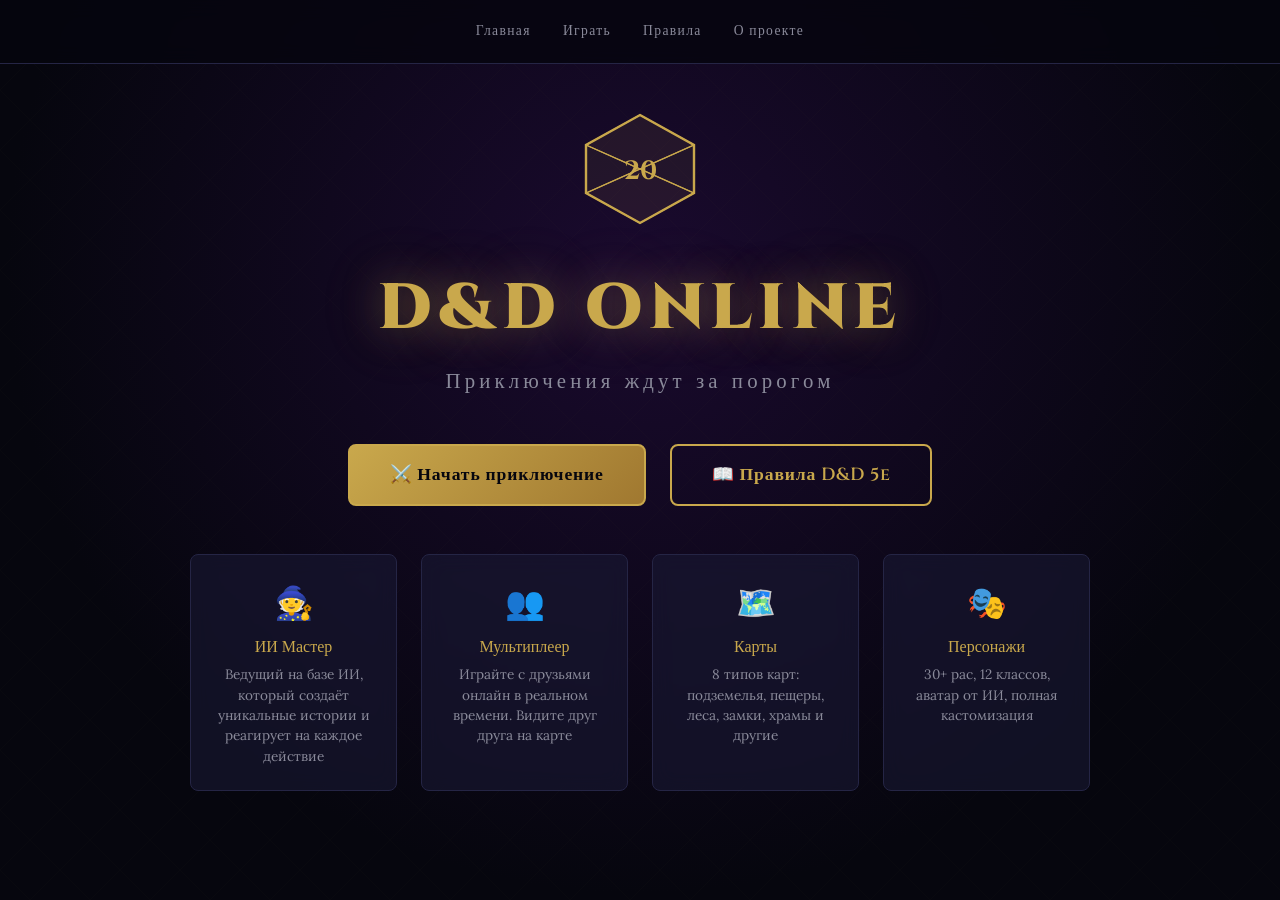
==== commit a27de597: "🔥 Полный рерайт: тёмное фэнтези, стабильный мультиплеер, ИИ Мастер Ключевые исправления: - ИСПРАВЛЕН" ====
--- a/index.html
+++ b/index.html
@@ -3,52 +3,62 @@
 <head>
     <meta charset="UTF-8">
     <meta name="viewport" content="width=device-width, initial-scale=1.0">
-    <title>⚔️ D&D Online — ИИ Ведущий</title>
+    <title>D&D Online — Приключения ждут</title>
     <link rel="stylesheet" href="css/style.css">
+    <link rel="icon" href="data:image/svg+xml,<svg xmlns='http://www.w3.org/2000/svg' viewBox='0 0 100 100'><text y='.9em' font-size='90'>🎲</text></svg>">
 </head>
 <body>
-    <nav class="navbar">
-        <a href="index.html" class="nav-brand">⚔️ D&D Online</a>
-        <div class="nav-links">
-            <a href="index.html" class="active">Главная</a>
-            <a href="lobby.html">🎮 Играть</a>
-            <a href="rules.html">📖 Правила</a>
-            <a href="about.html">О проекте</a>
-        </div>
+    <nav class="landing-nav">
+        <a href="index.html">Главная</a>
+        <a href="lobby.html">Играть</a>
+        <a href="rules.html">Правила</a>
+        <a href="about.html">О проекте</a>
     </nav>
 
-    <main class="hero">
-        <div class="hero-content">
-            <h1>⚔️ D&D Online</h1>
-            <p class="hero-subtitle">Играйте в Dungeons & Dragons прямо в браузере.<br>ИИ Ведущий • Карта • Голосовой чат • Бесплатно</p>
-            <div class="hero-features">
-                <div class="feature-card"><div class="feature-icon">🧙</div><h3>ИИ Ведущий</h3><p>Мастер Подземелий на базе ИИ — описывает мир, ведёт кампанию, управляет NPC и перемещает вас</p></div>
-                <div class="feature-card"><div class="feature-icon">🗺️</div><h3>Карты и генерация</h3><p>Рисуйте подземелья или генерируйте автоматически. Подземелье, пещера, лес, таверна, замок, храм</p></div>
-                <div class="feature-card"><div class="feature-icon">👤</div><h3>Редактор персонажа</h3><p>Раса, класс, предыстория, характеристики. Аватарка генерируется автоматически</p></div>
-                <div class="feature-card"><div class="feature-icon">🎤</div><h3>Голосовой чат</h3><p>Общайтесь голосом прямо в браузере. Индикатор говорящего</p></div>
-                <div class="feature-card"><div class="feature-icon">⚔️</div><h3>Выборы действий</h3><p>ИИ предлагает варианты — выбирайте, что делать дальше</p></div>
-                <div class="feature-card"><div class="feature-icon">📜</div><h3>8 кампаний</h3><p>Проклятый замок, логово дракона, забытый храм, пиратский остров и другие</p></div>
-                <div class="feature-card"><div class="feature-icon">👥</div><h3>Реальное время</h3><p>Видите перемещения друг друга. Броски кубиков видны всем</p></div>
-                <div class="feature-card"><div class="feature-icon">🎲</div><h3>Кубики</h3><p>/roll 1d20+5 — бросок в чате. ИИ автоматически бросает за вас</p></div>
+    <div class="landing">
+        <div class="landing-content">
+            <div class="landing-d20">
+                <svg viewBox="0 0 100 100" fill="none" xmlns="http://www.w3.org/2000/svg">
+                    <polygon points="50,5 95,30 95,70 50,95 5,70 5,30" stroke="#c9a84c" stroke-width="2" fill="rgba(201,168,76,0.05)"/>
+                    <polygon points="50,5 95,30 50,50 5,30" stroke="#c9a84c" stroke-width="1" fill="rgba(201,168,76,0.03)"/>
+                    <polygon points="95,30 95,70 50,50" stroke="#c9a84c" stroke-width="1" fill="rgba(201,168,76,0.02)"/>
+                    <polygon points="5,30 50,50 5,70" stroke="#c9a84c" stroke-width="1" fill="rgba(201,168,76,0.02)"/>
+                    <polygon points="50,95 95,70 50,50 5,70" stroke="#c9a84c" stroke-width="1" fill="rgba(201,168,76,0.03)"/>
+                    <text x="50" y="58" text-anchor="middle" fill="#c9a84c" font-family="Cinzel" font-size="22" font-weight="bold">20</text>
+                </svg>
             </div>
-            <div class="hero-actions">
-                <a href="lobby.html" class="btn btn-primary btn-lg">⚔️ Начать игру</a>
-                <a href="rules.html" class="btn btn-secondary btn-lg">📖 Правила</a>
+
+            <h1 class="landing-logo">D&D ONLINE</h1>
+            <p class="landing-subtitle">Приключения ждут за порогом</p>
+
+            <div class="landing-buttons">
+                <a href="lobby.html" class="btn-primary">⚔️ Начать приключение</a>
+                <a href="rules.html" class="btn-secondary">📖 Правила D&D 5e</a>
             </div>
-            <div class="hero-note"><p>🆓 Полностью бесплатно. Без домена. Без подписок. Только браузер.</p></div>
+
+            <div class="landing-features">
+                <div class="feature-card">
+                    <div class="feature-icon">🧙</div>
+                    <div class="feature-title">ИИ Мастер</div>
+                    <div class="feature-desc">Ведущий на базе ИИ, который создаёт уникальные истории и реагирует на каждое действие</div>
+                </div>
+                <div class="feature-card">
+                    <div class="feature-icon">👥</div>
+                    <div class="feature-title">Мультиплеер</div>
+                    <div class="feature-desc">Играйте с друзьями онлайн в реальном времени. Видите друг друга на карте</div>
+                </div>
+                <div class="feature-card">
+                    <div class="feature-icon">🗺️</div>
+                    <div class="feature-title">Карты</div>
+                    <div class="feature-desc">8 типов карт: подземелья, пещеры, леса, замки, храмы и другие</div>
+                </div>
+                <div class="feature-card">
+                    <div class="feature-icon">🎭</div>
+                    <div class="feature-title">Персонажи</div>
+                    <div class="feature-desc">30+ рас, 12 классов, аватар от ИИ, полная кастомизация</div>
+                </div>
+            </div>
         </div>
-    </main>
-
-    <section class="howto">
-        <h2>🚀 Как начать</h2>
-        <div class="steps">
-            <div class="step"><div class="step-num">1</div><h3>Создайте персонажа</h3><p>Выберите расу, класс, предысторию, бросьте характеристики</p></div>
-            <div class="step"><div class="step-num">2</div><h3>Выберите кампанию</h3><p>8 историй с предысториями или своя уникальная</p></div>
-            <div class="step"><div class="step-num">3</div><h3>Получите API ключ</h3><p>Бесплатно: <a href="https://console.groq.com/keys" target="_blank">Groq</a> или <a href="https://aistudio.google.com/apikey" target="_blank">Gemini</a></p></div>
-            <div class="step"><div class="step-num">4</div><h3>Играйте!</h3><p>ИИ Ведущий рассказывает историю, вы выбираете действия</p></div>
-        </div>
-    </section>
-
-    <footer class="footer"><p>⚔️ D&D Online — Бесплатная браузерная D&D платформа с ИИ Ведущим</p></footer>
+    </div>
 </body>
 </html>
--- a/css/style.css
+++ b/css/style.css
@@ -1,244 +1,940 @@
-/* ===== RESET & BASE ===== */
+/* ===== D&D Online — Dark Fantasy Theme ===== */
+@import url('https://fonts.googleapis.com/css2?family=Cinzel:wght@400;600;700;900&family=Lora:ital,wght@0,400;0,600;1,400&family=MedievalSharp&display=swap');
+
+:root {
+    --bg-abyss: #06060e;
+    --bg-dark: #0d0d1a;
+    --bg-panel: #141428;
+    --bg-card: #1a1a35;
+    --bg-input: #0f0f22;
+    --border-gold: #c9a84c;
+    --border-dim: #3a3a5c;
+    --border-subtle: #252545;
+    --text-parchment: #e0d5c0;
+    --text-dim: #8a8a9a;
+    --text-bright: #f5f0e0;
+    --accent-gold: #c9a84c;
+    --accent-red: #c0392b;
+    --accent-blood: #8b0000;
+    --accent-purple: #8b5cf6;
+    --accent-green: #2ecc71;
+    --accent-blue: #3498db;
+    --accent-cyan: #00d4ff;
+    --shadow-gold: rgba(201,168,76,0.15);
+    --shadow-red: rgba(192,57,43,0.3);
+    --font-heading: 'Cinzel', serif;
+    --font-body: 'Lora', serif;
+    --font-accent: 'MedievalSharp', cursive;
+    --radius: 8px;
+    --radius-lg: 12px;
+    --transition: 0.3s ease;
+}
+
 * { margin: 0; padding: 0; box-sizing: border-box; }
-:root {
-    --bg-dark: #0d0d0d; --bg-panel: #1a1a2e; --bg-card: #16213e;
-    --bg-input: #0f3460; --accent: #e94560; --accent2: #533483;
-    --gold: #f1c40f; --text: #e0e0e0; --text-dim: #888;
-    --border: #2a2a4a; --success: #2ecc71; --danger: #e74c3c;
-    --font: 'Segoe UI', system-ui, sans-serif;
-}
-body { font-family: var(--font); background: var(--bg-dark); color: var(--text); min-height: 100vh; }
-a { color: var(--accent); text-decoration: none; }
-a:hover { text-decoration: underline; }
-
-/* ===== NAVBAR ===== */
-.navbar {
-    display: flex; justify-content: space-between; align-items: center;
-    padding: 12px 30px; background: var(--bg-panel); border-bottom: 1px solid var(--border);
-    position: sticky; top: 0; z-index: 100;
-}
-.nav-brand { font-size: 1.3rem; font-weight: 700; color: var(--text) !important; text-decoration: none !important; }
-.nav-links { display: flex; gap: 24px; }
-.nav-links a { color: var(--text-dim); text-decoration: none !important; font-size: 0.95rem; transition: color 0.2s; }
-.nav-links a:hover { color: var(--text); }
-.nav-links a.active { color: var(--accent); font-weight: 600; }
-
-/* ===== HERO ===== */
-.hero { padding: 80px 30px; text-align: center; background: radial-gradient(ellipse at center, #1a1a2e 0%, #0d0d0d 70%); }
-.hero h1 { font-size: 3.5rem; margin-bottom: 16px; text-shadow: 0 0 30px rgba(233,69,96,0.4); }
-.hero-subtitle { font-size: 1.2rem; color: var(--text-dim); margin-bottom: 50px; line-height: 1.6; }
-.hero-features { display: grid; grid-template-columns: repeat(auto-fit, minmax(220px, 1fr)); gap: 24px; max-width: 1000px; margin: 0 auto 50px; }
-.feature-card { background: var(--bg-panel); border: 1px solid var(--border); border-radius: 16px; padding: 28px 20px; transition: transform 0.2s, border-color 0.2s; }
-.feature-card:hover { transform: translateY(-4px); border-color: var(--accent); }
-.feature-icon { font-size: 2.5rem; margin-bottom: 12px; }
-.feature-card h3 { margin-bottom: 8px; font-size: 1.1rem; }
-.feature-card p { color: var(--text-dim); font-size: 0.88rem; line-height: 1.5; }
-.hero-actions { display: flex; gap: 16px; justify-content: center; margin-bottom: 40px; }
-.hero-note { color: var(--text-dim); font-size: 0.9rem; }
-
-/* ===== BUTTONS ===== */
-.btn { display: inline-block; padding: 12px 28px; border: none; border-radius: 10px; font-size: 1rem; font-weight: 600; cursor: pointer; transition: all 0.2s; text-decoration: none !important; text-align: center; }
-.btn-lg { padding: 16px 36px; font-size: 1.1rem; }
-.btn-sm { padding: 6px 14px; font-size: 0.8rem; }
-.btn-primary { background: linear-gradient(135deg, var(--accent), var(--accent2)); color: white; }
-.btn-primary:hover { transform: translateY(-2px); box-shadow: 0 4px 20px rgba(233,69,96,0.4); }
-.btn-secondary { background: var(--bg-input); color: var(--text); border: 1px solid var(--border); }
-.btn-secondary:hover { border-color: var(--accent); }
-.btn-solo { background: linear-gradient(135deg, #2ecc71, #27ae60); color: white; }
-.btn-solo:hover { transform: translateY(-2px); box-shadow: 0 4px 20px rgba(46,204,113,0.4); }
-
-/* ===== HOW TO ===== */
-.howto { padding: 80px 30px; text-align: center; background: var(--bg-panel); }
-.howto h2 { font-size: 2rem; margin-bottom: 50px; }
-.steps { display: grid; grid-template-columns: repeat(auto-fit, minmax(200px, 1fr)); gap: 30px; max-width: 900px; margin: 0 auto; }
-.step { text-align: center; }
-.step-num { width: 48px; height: 48px; border-radius: 50%; background: var(--accent); color: white; font-size: 1.4rem; font-weight: 700; display: flex; align-items: center; justify-content: center; margin: 0 auto 16px; }
-.step h3 { margin-bottom: 8px; }
-.step p { color: var(--text-dim); font-size: 0.88rem; line-height: 1.5; }
-
-/* ===== FOOTER ===== */
-.footer { text-align: center; padding: 24px; color: var(--text-dim); font-size: 0.85rem; border-top: 1px solid var(--border); }
+
+html, body {
+    height: 100%;
+    font-family: var(--font-body);
+    background: var(--bg-abyss);
+    color: var(--text-parchment);
+    overflow: hidden;
+    line-height: 1.5;
+}
+
+/* Scrollbar */
+::-webkit-scrollbar { width: 6px; }
+::-webkit-scrollbar-track { background: var(--bg-dark); }
+::-webkit-scrollbar-thumb { background: var(--border-dim); border-radius: 3px; }
+::-webkit-scrollbar-thumb:hover { background: var(--accent-gold); }
+
+/* ===== LANDING PAGE ===== */
+.landing {
+    min-height: 100vh;
+    display: flex;
+    flex-direction: column;
+    align-items: center;
+    justify-content: center;
+    background: radial-gradient(ellipse at 50% 30%, #1a0a2e 0%, var(--bg-abyss) 70%);
+    position: relative;
+    overflow: hidden;
+}
+
+.landing::before {
+    content: '';
+    position: absolute;
+    top: 0; left: 0; right: 0; bottom: 0;
+    background: url("data:image/svg+xml,%3Csvg width='60' height='60' viewBox='0 0 60 60' xmlns='http://www.w3.org/2000/svg'%3E%3Cpath d='M30 0L60 30L30 60L0 30Z' fill='none' stroke='%23c9a84c' stroke-opacity='0.03' stroke-width='0.5'/%3E%3C/svg%3E");
+    pointer-events: none;
+}
+
+.landing-content {
+    text-align: center;
+    z-index: 1;
+    padding: 2rem;
+}
+
+.landing-logo {
+    font-family: var(--font-heading);
+    font-size: 4rem;
+    font-weight: 900;
+    color: var(--accent-gold);
+    text-shadow: 0 0 40px rgba(201,168,76,0.4), 0 0 80px rgba(201,168,76,0.2);
+    letter-spacing: 0.1em;
+    margin-bottom: 0.5rem;
+}
+
+.landing-subtitle {
+    font-family: var(--font-accent);
+    font-size: 1.3rem;
+    color: var(--text-dim);
+    margin-bottom: 3rem;
+    letter-spacing: 0.2em;
+}
+
+.landing-d20 {
+    width: 120px;
+    height: 120px;
+    margin: 0 auto 2rem;
+    animation: float 3s ease-in-out infinite;
+}
+
+@keyframes float {
+    0%, 100% { transform: translateY(0); }
+    50% { transform: translateY(-15px); }
+}
+
+.landing-buttons {
+    display: flex;
+    gap: 1.5rem;
+    justify-content: center;
+    flex-wrap: wrap;
+    margin-bottom: 3rem;
+}
+
+.btn-primary {
+    font-family: var(--font-heading);
+    font-size: 1.1rem;
+    font-weight: 600;
+    padding: 1rem 2.5rem;
+    background: linear-gradient(135deg, var(--accent-gold), #a07830);
+    color: var(--bg-abyss);
+    border: 2px solid var(--accent-gold);
+    border-radius: var(--radius);
+    cursor: pointer;
+    transition: var(--transition);
+    text-decoration: none;
+    display: inline-flex;
+    align-items: center;
+    gap: 0.5rem;
+    letter-spacing: 0.05em;
+}
+
+.btn-primary:hover {
+    transform: translateY(-2px);
+    box-shadow: 0 8px 30px rgba(201,168,76,0.4);
+    background: linear-gradient(135deg, #dbb860, var(--accent-gold));
+}
+
+.btn-secondary {
+    font-family: var(--font-heading);
+    font-size: 1.1rem;
+    font-weight: 600;
+    padding: 1rem 2.5rem;
+    background: transparent;
+    color: var(--accent-gold);
+    border: 2px solid var(--accent-gold);
+    border-radius: var(--radius);
+    cursor: pointer;
+    transition: var(--transition);
+    text-decoration: none;
+    display: inline-flex;
+    align-items: center;
+    gap: 0.5rem;
+    letter-spacing: 0.05em;
+}
+
+.btn-secondary:hover {
+    background: rgba(201,168,76,0.1);
+    transform: translateY(-2px);
+    box-shadow: 0 8px 30px rgba(201,168,76,0.2);
+}
+
+.landing-features {
+    display: grid;
+    grid-template-columns: repeat(auto-fit, minmax(200px, 1fr));
+    gap: 1.5rem;
+    max-width: 900px;
+    margin-top: 2rem;
+}
+
+.feature-card {
+    background: rgba(26,26,53,0.6);
+    border: 1px solid var(--border-subtle);
+    border-radius: var(--radius);
+    padding: 1.5rem;
+    text-align: center;
+    transition: var(--transition);
+    backdrop-filter: blur(10px);
+}
+
+.feature-card:hover {
+    border-color: var(--accent-gold);
+    box-shadow: 0 0 20px var(--shadow-gold);
+    transform: translateY(-3px);
+}
+
+.feature-icon { font-size: 2rem; margin-bottom: 0.5rem; }
+.feature-title { font-family: var(--font-heading); font-size: 1rem; color: var(--accent-gold); margin-bottom: 0.3rem; }
+.feature-desc { font-size: 0.85rem; color: var(--text-dim); }
+
+.landing-nav {
+    position: fixed;
+    top: 0; left: 0; right: 0;
+    display: flex;
+    justify-content: center;
+    gap: 2rem;
+    padding: 1rem;
+    background: rgba(6,6,14,0.8);
+    backdrop-filter: blur(10px);
+    border-bottom: 1px solid var(--border-subtle);
+    z-index: 10;
+}
+
+.landing-nav a {
+    color: var(--text-dim);
+    text-decoration: none;
+    font-family: var(--font-heading);
+    font-size: 0.85rem;
+    letter-spacing: 0.1em;
+    transition: var(--transition);
+    padding: 0.3rem 0;
+    border-bottom: 1px solid transparent;
+}
+
+.landing-nav a:hover { color: var(--accent-gold); border-bottom-color: var(--accent-gold); }
 
 /* ===== LOBBY ===== */
-.lobby-page { padding: 40px 20px; min-height: calc(100vh - 60px); display: flex; justify-content: center; align-items: flex-start; }
-.lobby-container { max-width: 600px; width: 100%; text-align: center; }
-.lobby-container h2 { font-size: 2rem; margin-bottom: 8px; }
-.lobby-desc { color: var(--text-dim); margin-bottom: 24px; }
-.lobby-form { background: var(--bg-panel); border: 1px solid var(--border); border-radius: 16px; padding: 30px; text-align: left; }
-.form-group { margin-bottom: 16px; }
-.form-group label { display: block; margin-bottom: 6px; font-size: 0.82rem; color: var(--text-dim); font-weight: 600; text-transform: uppercase; letter-spacing: 0.5px; }
-.form-group input, .form-group select { width: 100%; padding: 10px 14px; background: var(--bg-input); border: 1px solid var(--border); border-radius: 8px; color: var(--text); font-size: 1rem; outline: none; transition: border-color 0.2s; }
-.form-group input:focus, .form-group select:focus { border-color: var(--accent); }
-.form-group small { display: block; margin-top: 4px; font-size: 0.75rem; color: var(--text-dim); }
-.form-row { display: grid; grid-template-columns: 1fr 1fr; gap: 12px; }
-.form-section-title { font-size: 1rem; font-weight: 700; color: var(--accent); margin: 20px 0 12px; padding-top: 16px; border-top: 1px solid var(--border); }
-
-/* ===== CHARACTER PREVIEW ===== */
-.char-preview-row { display: flex; gap: 16px; align-items: center; margin-bottom: 16px; }
-.char-avatar-box { position: relative; width: 80px; height: 80px; flex-shrink: 0; }
-.char-avatar-box img { width: 80px; height: 80px; border-radius: 50%; border: 3px solid var(--border); background: var(--bg-card); }
-.avatar-regen { position: absolute; bottom: -2px; right: -2px; width: 28px; height: 28px; border-radius: 50%; background: var(--accent); border: 2px solid var(--bg-panel); color: white; cursor: pointer; font-size: 0.85rem; }
-.char-name-box { flex: 1; }
-.char-name-box input { font-size: 1.2rem; font-weight: 700; padding: 12px; }
-
-/* ===== STATS ===== */
-.stats-row { display: grid; grid-template-columns: repeat(6, 1fr); gap: 8px; margin-bottom: 10px; }
-.stat-box { text-align: center; background: var(--bg-card); border: 1px solid var(--border); border-radius: 8px; padding: 8px 4px; }
-.stat-box label { display: block; font-size: 0.7rem; color: var(--text-dim); font-weight: 700; margin-bottom: 4px; }
-.stat-box input { width: 100%; text-align: center; background: var(--bg-input); border: 1px solid var(--border); border-radius: 6px; color: var(--gold); font-size: 1.1rem; font-weight: 700; padding: 6px; outline: none; }
-.stat-box input:focus { border-color: var(--accent); }
-.stat-mod { display: block; font-size: 0.75rem; color: var(--success); margin-top: 2px; font-weight: 600; }
-.stats-buttons { display: flex; gap: 8px; margin-bottom: 16px; }
-
-/* ===== CAMPAIGN DESC ===== */
-.campaign-desc { background: var(--bg-card); border: 1px solid var(--border); border-radius: 10px; padding: 16px; margin-bottom: 16px; font-size: 0.88rem; line-height: 1.6; color: var(--text-dim); min-height: 60px; }
-
-/* ===== COLOR PICKER ===== */
-.color-picker { display: flex; gap: 8px; }
-.color-btn { width: 36px; height: 36px; border-radius: 50%; border: 3px solid transparent; cursor: pointer; transition: all 0.2s; }
-.color-btn:hover { transform: scale(1.15); }
-.color-btn.selected { border-color: white; box-shadow: 0 0 10px rgba(255,255,255,0.3); }
-
-/* ===== MODE CARDS ===== */
-.lobby-modes { display: grid; grid-template-columns: 1fr 1fr; gap: 16px; margin-bottom: 20px; }
-.mode-card { background: var(--bg-card); border: 2px solid var(--border); border-radius: 12px; padding: 24px 16px; cursor: pointer; text-align: center; transition: all 0.2s; color: var(--text); font-family: var(--font); }
-.mode-card:hover { border-color: var(--accent); transform: translateY(-2px); }
-.mode-card.active { border-color: var(--accent); background: rgba(233,69,96,0.1); }
-.mode-icon { font-size: 2rem; margin-bottom: 8px; }
-.mode-card h3 { font-size: 1rem; margin-bottom: 6px; }
-.mode-card p { font-size: 0.8rem; color: var(--text-dim); line-height: 1.4; }
-.multi-section { margin-top: 16px; padding-top: 16px; border-top: 1px solid var(--border); }
-.multi-section.hidden { display: none; }
-.room-input-group { display: flex; gap: 8px; }
-.room-input-group input { flex: 1; text-transform: lowercase; }
-.status { margin-top: 16px; padding: 10px; border-radius: 8px; font-size: 0.9rem; display: none; }
-.status.error { display: block; background: rgba(231,76,60,0.2); color: var(--danger); }
-.status.info { display: block; background: rgba(46,204,113,0.2); color: var(--success); }
+.lobby-page {
+    min-height: 100vh;
+    background: var(--bg-abyss);
+    display: flex;
+    flex-direction: column;
+    overflow-y: auto;
+}
+
+.lobby-header {
+    text-align: center;
+    padding: 2rem 1rem 1rem;
+    border-bottom: 1px solid var(--border-subtle);
+    background: rgba(13,13,26,0.8);
+}
+
+.lobby-header h1 {
+    font-family: var(--font-heading);
+    font-size: 2rem;
+    color: var(--accent-gold);
+}
+
+.lobby-header p { color: var(--text-dim); font-size: 0.9rem; margin-top: 0.3rem; }
+
+.lobby-body {
+    flex: 1;
+    display: grid;
+    grid-template-columns: 1fr 1fr;
+    gap: 1.5rem;
+    padding: 1.5rem;
+    max-width: 1200px;
+    margin: 0 auto;
+    width: 100%;
+}
+
+.lobby-section {
+    background: var(--bg-panel);
+    border: 1px solid var(--border-subtle);
+    border-radius: var(--radius-lg);
+    padding: 1.5rem;
+}
+
+.lobby-section h2 {
+    font-family: var(--font-heading);
+    font-size: 1.2rem;
+    color: var(--accent-gold);
+    margin-bottom: 1rem;
+    padding-bottom: 0.5rem;
+    border-bottom: 1px solid var(--border-subtle);
+    display: flex;
+    align-items: center;
+    gap: 0.5rem;
+}
+
+.form-group {
+    margin-bottom: 1rem;
+}
+
+.form-group label {
+    display: block;
+    font-family: var(--font-heading);
+    font-size: 0.85rem;
+    color: var(--text-dim);
+    margin-bottom: 0.3rem;
+    letter-spacing: 0.05em;
+}
+
+.form-input, .form-select {
+    width: 100%;
+    padding: 0.6rem 0.8rem;
+    background: var(--bg-input);
+    border: 1px solid var(--border-dim);
+    border-radius: var(--radius);
+    color: var(--text-parchment);
+    font-family: var(--font-body);
+    font-size: 0.95rem;
+    transition: var(--transition);
+}
+
+.form-input:focus, .form-select:focus {
+    outline: none;
+    border-color: var(--accent-gold);
+    box-shadow: 0 0 10px var(--shadow-gold);
+}
+
+.form-select option { background: var(--bg-dark); color: var(--text-parchment); }
+
+/* Stats */
+.stats-grid {
+    display: grid;
+    grid-template-columns: repeat(3, 1fr);
+    gap: 0.5rem;
+}
+
+.stat-box {
+    background: var(--bg-card);
+    border: 1px solid var(--border-subtle);
+    border-radius: var(--radius);
+    padding: 0.5rem;
+    text-align: center;
+}
+
+.stat-name { font-family: var(--font-heading); font-size: 0.7rem; color: var(--text-dim); letter-spacing: 0.1em; }
+.stat-value { font-family: var(--font-heading); font-size: 1.5rem; color: var(--accent-gold); margin: 0.2rem 0; }
+.stat-mod { font-size: 0.8rem; color: var(--accent-green); }
+.stat-bonus { font-size: 0.7rem; color: var(--accent-purple); }
+
+.stat-controls {
+    display: flex;
+    justify-content: center;
+    gap: 0.3rem;
+    margin-top: 0.3rem;
+}
+
+.stat-btn {
+    width: 26px; height: 26px;
+    background: var(--bg-dark);
+    border: 1px solid var(--border-dim);
+    border-radius: 4px;
+    color: var(--text-parchment);
+    font-size: 1rem;
+    cursor: pointer;
+    display: flex;
+    align-items: center;
+    justify-content: center;
+    transition: var(--transition);
+}
+
+.stat-btn:hover { border-color: var(--accent-gold); color: var(--accent-gold); }
+.stat-btn:disabled { opacity: 0.3; cursor: not-allowed; }
+
+.points-left {
+    text-align: center;
+    font-family: var(--font-heading);
+    font-size: 0.9rem;
+    color: var(--accent-gold);
+    margin-bottom: 0.5rem;
+    padding: 0.4rem;
+    background: var(--bg-card);
+    border-radius: var(--radius);
+    border: 1px solid var(--border-subtle);
+}
+
+.stat-method-tabs {
+    display: flex;
+    gap: 0.5rem;
+    margin-bottom: 1rem;
+}
+
+.stat-method-tab {
+    flex: 1;
+    padding: 0.4rem;
+    background: var(--bg-dark);
+    border: 1px solid var(--border-dim);
+    border-radius: var(--radius);
+    color: var(--text-dim);
+    font-family: var(--font-heading);
+    font-size: 0.75rem;
+    cursor: pointer;
+    text-align: center;
+    transition: var(--transition);
+}
+
+.stat-method-tab.active { border-color: var(--accent-gold); color: var(--accent-gold); background: var(--bg-card); }
+
+/* Avatar */
+.avatar-preview {
+    width: 120px; height: 120px;
+    border-radius: 50%;
+    border: 3px solid var(--accent-gold);
+    margin: 0 auto 1rem;
+    overflow: hidden;
+    background: var(--bg-card);
+    display: flex;
+    align-items: center;
+    justify-content: center;
+    font-size: 3rem;
+    box-shadow: 0 0 20px var(--shadow-gold);
+}
+
+.avatar-preview img { width: 100%; height: 100%; object-fit: cover; }
+
+.avatar-prompt {
+    font-size: 0.8rem;
+    color: var(--text-dim);
+    text-align: center;
+    margin-bottom: 0.5rem;
+    min-height: 2rem;
+}
+
+/* Color picker */
+.color-picker {
+    display: flex;
+    gap: 0.5rem;
+    flex-wrap: wrap;
+    justify-content: center;
+}
+
+.color-dot {
+    width: 28px; height: 28px;
+    border-radius: 50%;
+    border: 2px solid transparent;
+    cursor: pointer;
+    transition: var(--transition);
+}
+
+.color-dot:hover, .color-dot.active { border-color: #fff; transform: scale(1.2); }
+
+/* Campaign cards */
+.campaign-grid {
+    display: grid;
+    grid-template-columns: repeat(2, 1fr);
+    gap: 0.8rem;
+}
+
+.campaign-card {
+    background: var(--bg-card);
+    border: 1px solid var(--border-subtle);
+    border-radius: var(--radius);
+    padding: 1rem;
+    cursor: pointer;
+    transition: var(--transition);
+}
+
+.campaign-card:hover { border-color: var(--accent-gold); transform: translateY(-2px); }
+.campaign-card.active { border-color: var(--accent-gold); box-shadow: 0 0 20px var(--shadow-gold); }
+
+.campaign-card h3 { font-family: var(--font-heading); font-size: 0.9rem; color: var(--accent-gold); margin-bottom: 0.3rem; }
+.campaign-card p { font-size: 0.75rem; color: var(--text-dim); line-height: 1.4; }
+
+/* Room / API */
+.room-section {
+    margin-top: 1rem;
+    padding-top: 1rem;
+    border-top: 1px solid var(--border-subtle);
+}
+
+.start-buttons {
+    display: flex;
+    gap: 1rem;
+    margin-top: 1.5rem;
+}
+
+.start-buttons .btn-primary, .start-buttons .btn-secondary {
+    flex: 1;
+    justify-content: center;
+    padding: 0.8rem;
+}
+
+/* ===== GAME PAGE ===== */
+.game-page {
+    height: 100vh;
+    display: grid;
+    grid-template-rows: auto 1fr;
+    grid-template-columns: 1fr 360px;
+    background: var(--bg-abyss);
+}
+
+.game-topbar {
+    grid-column: 1 / -1;
+    display: flex;
+    align-items: center;
+    justify-content: space-between;
+    padding: 0.5rem 1rem;
+    background: var(--bg-dark);
+    border-bottom: 1px solid var(--border-subtle);
+    gap: 1rem;
+}
+
+.topbar-left {
+    display: flex;
+    align-items: center;
+    gap: 1rem;
+}
+
+.topbar-logo {
+    font-family: var(--font-heading);
+    font-size: 1.1rem;
+    color: var(--accent-gold);
+}
+
+.topbar-room {
+    font-family: var(--font-accent);
+    font-size: 0.9rem;
+    color: var(--text-dim);
+    background: var(--bg-panel);
+    padding: 0.3rem 0.8rem;
+    border-radius: var(--radius);
+    border: 1px solid var(--border-subtle);
+    cursor: pointer;
+    transition: var(--transition);
+}
+
+.topbar-room:hover { border-color: var(--accent-gold); }
+
+.topbar-mode {
+    font-family: var(--font-heading);
+    font-size: 0.8rem;
+    padding: 0.3rem 0.6rem;
+    border-radius: var(--radius);
+    background: var(--bg-card);
+    border: 1px solid var(--border-subtle);
+}
+
+.topbar-count {
+    font-size: 0.8rem;
+    color: var(--text-dim);
+}
+
+.topbar-right {
+    display: flex;
+    align-items: center;
+    gap: 0.5rem;
+}
+
+.topbar-btn {
+    width: 36px; height: 36px;
+    background: var(--bg-panel);
+    border: 1px solid var(--border-subtle);
+    border-radius: var(--radius);
+    color: var(--text-dim);
+    font-size: 1.1rem;
+    cursor: pointer;
+    display: flex;
+    align-items: center;
+    justify-content: center;
+    transition: var(--transition);
+}
+
+.topbar-btn:hover { border-color: var(--accent-gold); color: var(--accent-gold); }
+.topbar-btn.active { background: var(--accent-gold); color: var(--bg-abyss); border-color: var(--accent-gold); }
+
+/* Map area */
+.map-area {
+    position: relative;
+    overflow: hidden;
+    background: var(--bg-abyss);
+}
+
+.map-area canvas {
+    display: block;
+    width: 100%;
+    height: 100%;
+}
+
+.map-tools-float {
+    position: absolute;
+    top: 0.5rem;
+    left: 0.5rem;
+    display: flex;
+    flex-direction: column;
+    gap: 0.3rem;
+    z-index: 5;
+}
+
+.map-tool-btn {
+    width: 36px; height: 36px;
+    background: rgba(20,20,40,0.85);
+    border: 1px solid var(--border-subtle);
+    border-radius: var(--radius);
+    color: var(--text-dim);
+    font-size: 0.9rem;
+    cursor: pointer;
+    display: flex;
+    align-items: center;
+    justify-content: center;
+    transition: var(--transition);
+    backdrop-filter: blur(5px);
+}
+
+.map-tool-btn:hover { border-color: var(--accent-gold); color: var(--accent-gold); }
+.map-tool-btn.active { border-color: var(--accent-gold); color: var(--accent-gold); background: rgba(201,168,76,0.15); }
+
+.map-gen-modal {
+    position: absolute;
+    top: 50%; left: 50%;
+    transform: translate(-50%, -50%);
+    background: var(--bg-panel);
+    border: 1px solid var(--accent-gold);
+    border-radius: var(--radius-lg);
+    padding: 1.5rem;
+    z-index: 10;
+    min-width: 280px;
+    box-shadow: 0 0 40px rgba(201,168,76,0.2);
+}
+
+.map-gen-modal h3 { font-family: var(--font-heading); color: var(--accent-gold); margin-bottom: 1rem; text-align: center; }
+
+.gen-grid {
+    display: grid;
+    grid-template-columns: repeat(2, 1fr);
+    gap: 0.5rem;
+}
+
+.gen-btn {
+    padding: 0.5rem;
+    background: var(--bg-card);
+    border: 1px solid var(--border-subtle);
+    border-radius: var(--radius);
+    color: var(--text-parchment);
+    font-family: var(--font-body);
+    font-size: 0.85rem;
+    cursor: pointer;
+    transition: var(--transition);
+    text-align: center;
+}
+
+.gen-btn:hover { border-color: var(--accent-gold); color: var(--accent-gold); }
+
+/* Right panel */
+.right-panel {
+    display: grid;
+    grid-template-rows: auto 1fr auto auto;
+    background: var(--bg-dark);
+    border-left: 1px solid var(--border-subtle);
+    overflow: hidden;
+}
+
+.players-panel {
+    padding: 0.5rem 0.8rem;
+    border-bottom: 1px solid var(--border-subtle);
+    background: var(--bg-panel);
+}
+
+.players-panel h3 {
+    font-family: var(--font-heading);
+    font-size: 0.75rem;
+    color: var(--text-dim);
+    letter-spacing: 0.1em;
+    margin-bottom: 0.3rem;
+}
+
+.player-item {
+    display: flex;
+    align-items: center;
+    gap: 0.4rem;
+    padding: 0.2rem 0;
+    font-size: 0.85rem;
+}
+
+.player-dot {
+    width: 10px; height: 10px;
+    border-radius: 50%;
+    flex-shrink: 0;
+}
+
+.player-class { font-size: 0.7rem; color: var(--text-dim); margin-left: auto; }
+.player-host { font-size: 0.75rem; }
+
+/* Chat */
+.chat-panel {
+    display: flex;
+    flex-direction: column;
+    overflow: hidden;
+}
+
+.chat-messages {
+    flex: 1;
+    overflow-y: auto;
+    padding: 0.5rem;
+}
+
+.chat-msg {
+    padding: 0.4rem 0.6rem;
+    margin-bottom: 0.3rem;
+    border-radius: var(--radius);
+    font-size: 0.85rem;
+    line-height: 1.4;
+    animation: fadeIn 0.2s ease;
+}
+
+@keyframes fadeIn { from { opacity: 0; transform: translateY(5px); } to { opacity: 1; transform: translateY(0); } }
+
+.chat-msg.player { background: var(--bg-card); }
+.chat-msg.system { color: var(--accent-gold); font-size: 0.8rem; text-align: center; font-style: italic; }
+.chat-msg.dm { background: rgba(139,92,246,0.1); border-left: 3px solid var(--accent-purple); }
+.chat-msg.dice { background: rgba(201,168,76,0.08); color: var(--accent-gold); font-size: 0.85rem; text-align: center; }
+
+.msg-author { font-weight: 600; margin-right: 0.3rem; }
+.dm-label { color: var(--accent-purple); font-weight: 600; font-family: var(--font-heading); font-size: 0.8rem; }
+
+.typing-indicator {
+    padding: 0.4rem 0.8rem;
+    color: var(--accent-purple);
+    font-size: 0.8rem;
+    font-style: italic;
+    display: none;
+}
+
+.typing-indicator.visible { display: block; }
+
+/* Choices */
+.choices-panel {
+    padding: 0.5rem;
+    border-top: 1px solid var(--border-subtle);
+    background: var(--bg-panel);
+    display: none;
+}
+
+.choices-panel.visible { display: block; }
+
+.choices-panel h4 {
+    font-family: var(--font-heading);
+    font-size: 0.75rem;
+    color: var(--accent-gold);
+    margin-bottom: 0.4rem;
+    letter-spacing: 0.1em;
+}
+
+.choice-btn {
+    display: block;
+    width: 100%;
+    padding: 0.5rem 0.7rem;
+    margin-bottom: 0.3rem;
+    background: var(--bg-card);
+    border: 1px solid var(--border-dim);
+    border-radius: var(--radius);
+    color: var(--text-parchment);
+    font-family: var(--font-body);
+    font-size: 0.85rem;
+    cursor: pointer;
+    transition: var(--transition);
+    text-align: left;
+}
+
+.choice-btn:hover {
+    border-color: var(--accent-gold);
+    background: rgba(201,168,76,0.1);
+    color: var(--accent-gold);
+}
+
+/* Chat input */
+.chat-input-area {
+    display: flex;
+    padding: 0.5rem;
+    border-top: 1px solid var(--border-subtle);
+    gap: 0.5rem;
+    background: var(--bg-panel);
+}
+
+.chat-input-area input {
+    flex: 1;
+    padding: 0.5rem 0.8rem;
+    background: var(--bg-input);
+    border: 1px solid var(--border-dim);
+    border-radius: var(--radius);
+    color: var(--text-parchment);
+    font-family: var(--font-body);
+    font-size: 0.9rem;
+}
+
+.chat-input-area input:focus { outline: none; border-color: var(--accent-gold); }
+.chat-input-area input:disabled { opacity: 0.5; }
+
+.chat-input-area button {
+    padding: 0.5rem 1rem;
+    background: linear-gradient(135deg, var(--accent-gold), #a07830);
+    border: none;
+    border-radius: var(--radius);
+    color: var(--bg-abyss);
+    font-family: var(--font-heading);
+    font-weight: 600;
+    cursor: pointer;
+    transition: var(--transition);
+}
+
+.chat-input-area button:hover { box-shadow: 0 0 15px var(--shadow-gold); }
+.chat-input-area button:disabled { opacity: 0.5; cursor: not-allowed; }
+
+/* Voice panel */
+.voice-panel {
+    padding: 0.5rem;
+    border-top: 1px solid var(--border-subtle);
+    background: var(--bg-panel);
+    display: none;
+}
+
+.voice-panel.visible { display: block; }
+
+.voice-users { display: flex; gap: 0.5rem; flex-wrap: wrap; }
+
+.voice-user {
+    display: flex;
+    align-items: center;
+    gap: 0.3rem;
+    font-size: 0.8rem;
+    padding: 0.2rem 0.5rem;
+    background: var(--bg-card);
+    border-radius: var(--radius);
+    border: 1px solid var(--border-subtle);
+    transition: var(--transition);
+}
+
+.voice-user.speaking { border-color: var(--accent-green); box-shadow: 0 0 10px rgba(46,204,113,0.3); }
+
+.mic-on { color: var(--accent-green); }
+.mic-off { color: var(--accent-red); }
+
+/* Tutorial overlay */
+.tutorial-overlay {
+    position: fixed;
+    top: 0; left: 0; right: 0; bottom: 0;
+    background: rgba(6,6,14,0.9);
+    display: flex;
+    align-items: center;
+    justify-content: center;
+    z-index: 100;
+    backdrop-filter: blur(5px);
+}
+
+.tutorial-overlay.hidden { display: none; }
+
+.tutorial-card {
+    background: var(--bg-panel);
+    border: 2px solid var(--accent-gold);
+    border-radius: var(--radius-lg);
+    padding: 2rem;
+    max-width: 420px;
+    text-align: center;
+    box-shadow: 0 0 60px var(--shadow-gold);
+}
+
+.tutorial-icon { font-size: 3rem; margin-bottom: 1rem; }
+.tutorial-title { font-family: var(--font-heading); font-size: 1.3rem; color: var(--accent-gold); margin-bottom: 0.5rem; }
+.tutorial-text { color: var(--text-dim); font-size: 0.95rem; margin-bottom: 1.5rem; line-height: 1.6; }
+.tutorial-progress { font-size: 0.8rem; color: var(--text-dim); margin-bottom: 1rem; }
+
+.tutorial-nav {
+    display: flex;
+    gap: 1rem;
+    justify-content: center;
+}
+
+.tutorial-nav button {
+    padding: 0.5rem 1.5rem;
+    border-radius: var(--radius);
+    font-family: var(--font-heading);
+    cursor: pointer;
+    transition: var(--transition);
+}
+
+.tutorial-skip {
+    background: transparent;
+    border: 1px solid var(--border-dim);
+    color: var(--text-dim);
+}
+
+.tutorial-skip:hover { border-color: var(--text-parchment); color: var(--text-parchment); }
+
+.tutorial-next {
+    background: linear-gradient(135deg, var(--accent-gold), #a07830);
+    border: none;
+    color: var(--bg-abyss);
+    font-weight: 600;
+}
+
+.tutorial-next:hover { box-shadow: 0 0 15px var(--shadow-gold); }
 
 /* ===== RULES PAGE ===== */
-.rules-page { padding: 40px 30px; max-width: 1000px; margin: 0 auto; }
-.rules-page h2 { font-size: 2rem; margin-bottom: 8px; text-align: center; }
-.rules-intro { text-align: center; color: var(--text-dim); margin-bottom: 40px; }
-.rules-grid { display: grid; grid-template-columns: repeat(auto-fit, minmax(280px, 1fr)); gap: 20px; margin-bottom: 40px; }
-.rule-card { background: var(--bg-panel); border: 1px solid var(--border); border-radius: 12px; padding: 24px; }
-.rule-card h3 { margin-bottom: 12px; font-size: 1.1rem; }
-.rule-card ul { padding-left: 18px; line-height: 1.8; font-size: 0.9rem; }
-.rule-card code { background: var(--bg-input); padding: 2px 8px; border-radius: 4px; font-size: 0.85rem; color: var(--gold); }
-.rules-tip { background: rgba(241,196,15,0.1); border: 1px solid rgba(241,196,15,0.3); border-radius: 12px; padding: 24px; text-align: center; }
-.rules-tip h3 { margin-bottom: 8px; }
-.rules-tip p { color: var(--text-dim); line-height: 1.6; }
+.rules-page {
+    min-height: 100vh;
+    background: var(--bg-abyss);
+    overflow-y: auto;
+    padding: 2rem;
+}
+
+.rules-page h1 { font-family: var(--font-heading); color: var(--accent-gold); text-align: center; margin-bottom: 2rem; font-size: 2rem; }
+
+.rules-grid {
+    display: grid;
+    grid-template-columns: repeat(auto-fit, minmax(300px, 1fr));
+    gap: 1.5rem;
+    max-width: 1100px;
+    margin: 0 auto;
+}
+
+.rule-card {
+    background: var(--bg-panel);
+    border: 1px solid var(--border-subtle);
+    border-radius: var(--radius-lg);
+    padding: 1.5rem;
+}
+
+.rule-card h2 { font-family: var(--font-heading); color: var(--accent-gold); font-size: 1rem; margin-bottom: 0.8rem; }
+.rule-card p, .rule-card li { font-size: 0.9rem; color: var(--text-dim); line-height: 1.6; }
+.rule-card ul { padding-left: 1.2rem; }
+.rule-card li { margin-bottom: 0.3rem; }
 
 /* ===== ABOUT PAGE ===== */
-.about-page { padding: 40px 30px; max-width: 800px; margin: 0 auto; }
-.about-page h2 { font-size: 2rem; margin-bottom: 30px; text-align: center; }
-.about-section { margin-bottom: 30px; }
-.about-section h3 { margin-bottom: 12px; color: var(--accent); }
-.about-section p { line-height: 1.7; color: var(--text-dim); }
-.about-section ul { padding-left: 20px; line-height: 2; color: var(--text-dim); }
-.tech-grid { display: grid; grid-template-columns: repeat(auto-fit, minmax(150px, 1fr)); gap: 12px; margin-top: 12px; }
-.tech-item { background: var(--bg-panel); border: 1px solid var(--border); border-radius: 8px; padding: 16px; text-align: center; }
-.tech-item strong { display: block; margin-bottom: 4px; }
-.tech-item span { font-size: 0.82rem; color: var(--text-dim); }
-
-/* ===== GAME LAYOUT ===== */
-.game-body { overflow: hidden; height: 100vh; }
-.topbar { display: flex; justify-content: space-between; align-items: center; padding: 8px 16px; background: var(--bg-panel); border-bottom: 1px solid var(--border); height: 44px; flex-shrink: 0; }
-.topbar-left, .topbar-right { display: flex; align-items: center; gap: 10px; font-size: 0.9rem; }
-.conn-count { background: var(--bg-input); padding: 2px 10px; border-radius: 12px; font-size: 0.8rem; color: var(--success); }
-.mode-badge { display: none; background: var(--accent2); color: white; padding: 2px 10px; border-radius: 12px; font-size: 0.75rem; }
-.btn-tiny { background: var(--bg-input); border: 1px solid var(--border); color: var(--text); padding: 4px 12px; border-radius: 6px; cursor: pointer; font-size: 0.8rem; transition: all 0.2s; text-decoration: none !important; }
-.btn-tiny:hover { border-color: var(--accent); }
-.btn-tiny.active { background: var(--accent); border-color: var(--accent); }
-.btn-danger { color: var(--danger); }
-.btn-danger:hover { background: var(--danger); color: white; }
-.game-layout { display: flex; height: calc(100vh - 44px); overflow: hidden; }
-.map-panel { flex: 1; position: relative; background: #0a0a0a; overflow: hidden; }
-#mapCanvas { display: block; width: 100%; height: 100%; cursor: crosshair; }
-.map-tools { position: absolute; top: 10px; left: 10px; background: var(--bg-panel); border: 1px solid var(--border); border-radius: 10px; padding: 8px; display: flex; flex-direction: column; gap: 6px; z-index: 10; }
-.map-tools.hidden { display: none; }
-.tool-group { display: flex; gap: 4px; flex-wrap: wrap; max-width: 200px; }
-.tool-btn { width: 36px; height: 36px; border: 1px solid var(--border); border-radius: 6px; background: var(--bg-input); cursor: pointer; font-size: 1.1rem; transition: all 0.15s; display: flex; align-items: center; justify-content: center; }
-.tool-btn:hover { border-color: var(--accent); }
-.tool-btn.active { border-color: var(--gold); background: rgba(241,196,15,0.2); }
-
-.right-panel { width: 380px; display: flex; flex-direction: column; border-left: 1px solid var(--border); background: var(--bg-panel); flex-shrink: 0; }
-
-/* ===== VOICE PANEL ===== */
-.voice-panel { padding: 10px 14px; border-bottom: 1px solid var(--border); background: rgba(233,69,96,0.05); }
-.voice-panel.hidden { display: none; }
-.voice-header { display: flex; justify-content: space-between; align-items: center; margin-bottom: 6px; }
-.voice-header h3 { font-size: 0.8rem; text-transform: uppercase; letter-spacing: 1px; color: var(--text-dim); }
-.voice-btn { width: 36px; height: 36px; border-radius: 50%; border: 2px solid var(--border); background: var(--bg-input); cursor: pointer; font-size: 1.1rem; transition: all 0.2s; }
-.voice-btn.mic-on { border-color: var(--success); }
-.voice-btn.mic-off { border-color: var(--danger); opacity: 0.5; }
-.voice-users { display: flex; gap: 6px; flex-wrap: wrap; }
-.voice-user { display: flex; align-items: center; gap: 4px; font-size: 0.8rem; padding: 2px 8px; background: var(--bg-card); border-radius: 12px; }
-.voice-user.speaking { border: 1px solid var(--success); box-shadow: 0 0 8px rgba(46,204,113,0.3); }
-
-/* ===== PLAYERS LIST ===== */
-.players-list { padding: 10px 14px; border-bottom: 1px solid var(--border); max-height: 160px; overflow-y: auto; }
-.players-list h3 { font-size: 0.8rem; text-transform: uppercase; letter-spacing: 1px; color: var(--text-dim); margin-bottom: 8px; }
-.player-item { display: flex; align-items: center; gap: 8px; padding: 4px 0; font-size: 0.88rem; }
-.player-item img { width: 28px; height: 28px; border-radius: 50%; }
-.player-dot { width: 12px; height: 12px; border-radius: 50%; flex-shrink: 0; }
-.player-class { font-size: 0.7rem; color: var(--text-dim); margin-left: 4px; }
-.player-host { font-size: 0.7rem; color: var(--gold); margin-left: auto; }
-
-/* ===== CHOICES PANEL ===== */
-.choices-panel { padding: 10px 14px; border-bottom: 1px solid var(--border); background: rgba(241,196,15,0.05); max-height: 200px; overflow-y: auto; }
-.choices-panel.hidden { display: none; }
-.choices-panel h3 { font-size: 0.82rem; text-transform: uppercase; letter-spacing: 1px; color: var(--gold); margin-bottom: 8px; }
-.choice-btn { display: block; width: 100%; text-align: left; padding: 8px 14px; margin-bottom: 6px; background: var(--bg-card); border: 1px solid var(--border); border-radius: 8px; color: var(--text); cursor: pointer; font-size: 0.88rem; transition: all 0.2s; font-family: var(--font); }
-.choice-btn:hover { border-color: var(--gold); background: rgba(241,196,15,0.1); }
-
-/* ===== CHAT ===== */
-.chat-panel { flex: 1; display: flex; flex-direction: column; min-height: 0; }
-.chat-messages { flex: 1; overflow-y: auto; padding: 12px; display: flex; flex-direction: column; gap: 6px; }
-.chat-messages::-webkit-scrollbar { width: 4px; }
-.chat-messages::-webkit-scrollbar-thumb { background: var(--border); border-radius: 2px; }
-.chat-msg { padding: 8px 12px; border-radius: 8px; font-size: 0.88rem; line-height: 1.4; max-width: 100%; word-wrap: break-word; animation: fadeIn 0.2s ease-out; }
-.chat-msg.player { background: var(--bg-card); }
-.chat-msg.dm { background: linear-gradient(135deg, rgba(233,69,96,0.15), rgba(83,52,131,0.15)); border-left: 3px solid var(--accent); }
-.chat-msg.system { background: rgba(46,204,113,0.1); color: var(--success); text-align: center; font-size: 0.82rem; }
-.chat-msg.dice { background: rgba(241,196,15,0.1); border-left: 3px solid var(--gold); color: var(--gold); }
-.chat-msg.voice { background: rgba(52,152,219,0.1); border-left: 3px solid #3498db; font-style: italic; }
-.chat-msg .msg-author { font-weight: 700; margin-right: 6px; }
-.chat-msg .dm-label { color: var(--accent); font-weight: 700; }
-.chat-input-area { display: flex; padding: 8px; border-top: 1px solid var(--border); gap: 6px; }
-#chatInput { flex: 1; padding: 10px 14px; background: var(--bg-input); border: 1px solid var(--border); border-radius: 8px; color: var(--text); font-size: 0.9rem; outline: none; }
-#chatInput:focus { border-color: var(--accent); }
-.btn-send { width: 42px; height: 42px; background: var(--accent); border: none; border-radius: 8px; color: white; font-size: 1.2rem; cursor: pointer; transition: all 0.2s; }
-.btn-send:hover { background: #c0392b; }
-.typing-indicator { padding: 4px 12px; font-size: 0.75rem; color: var(--text-dim); font-style: italic; display: none; }
-.typing-indicator.visible { display: block; animation: pulse 1.5s infinite; }
-
-/* ===== MODAL ===== */
-.modal { position: fixed; top: 0; left: 0; width: 100%; height: 100%; background: rgba(0,0,0,0.7); display: flex; justify-content: center; align-items: center; z-index: 1000; }
-.modal.hidden { display: none; }
-.modal-content { background: var(--bg-panel); border: 1px solid var(--border); border-radius: 16px; padding: 30px; max-width: 400px; width: 90%; text-align: center; }
-.modal-content h3 { margin-bottom: 20px; }
-.gen-options { display: grid; grid-template-columns: 1fr 1fr; gap: 10px; margin-bottom: 20px; }
-.gen-btn { padding: 14px; background: var(--bg-card); border: 1px solid var(--border); border-radius: 10px; color: var(--text); cursor: pointer; font-size: 1rem; transition: all 0.2s; font-family: var(--font); }
-.gen-btn:hover { border-color: var(--accent); background: rgba(233,69,96,0.1); }
-
-@keyframes fadeIn { from { opacity: 0; transform: translateY(10px); } to { opacity: 1; transform: translateY(0); } }
-@keyframes pulse { 0%, 100% { opacity: 1; } 50% { opacity: 0.5; } }
+.about-page {
+    min-height: 100vh;
+    background: var(--bg-abyss);
+    display: flex;
+    flex-direction: column;
+    align-items: center;
+    justify-content: center;
+    padding: 2rem;
+    text-align: center;
+}
+
+.about-page h1 { font-family: var(--font-heading); color: var(--accent-gold); font-size: 2rem; margin-bottom: 1rem; }
+.about-page p { color: var(--text-dim); max-width: 600px; line-height: 1.7; margin-bottom: 1rem; }
 
 /* ===== RESPONSIVE ===== */
 @media (max-width: 900px) {
-    .hero h1 { font-size: 2.2rem; }
-    .hero-features { grid-template-columns: 1fr 1fr; }
-    .game-layout { flex-direction: column; }
-    .right-panel { width: 100%; height: 50%; }
-    .map-panel { height: 50%; }
-    .stats-row { grid-template-columns: repeat(3, 1fr); }
-}
-@media (max-width: 600px) {
-    .hero-features { grid-template-columns: 1fr; }
-    .lobby-modes { grid-template-columns: 1fr; }
-    .rules-grid { grid-template-columns: 1fr; }
-    .form-row { grid-template-columns: 1fr; }
-    .stats-row { grid-template-columns: repeat(3, 1fr); }
-    .navbar { padding: 10px 16px; }
-    .nav-links { gap: 12px; font-size: 0.85rem; }
-}
+    .lobby-body { grid-template-columns: 1fr; }
+    .game-page { grid-template-columns: 1fr; }
+    .right-panel { max-height: 40vh; }
+    .landing-logo { font-size: 2.5rem; }
+    .campaign-grid { grid-template-columns: 1fr; }
+    .stats-grid { grid-template-columns: repeat(3, 1fr); }
+}
+
+/* ===== UTILITY ===== */
+.hidden { display: none !important; }
+.text-gold { color: var(--accent-gold); }
+.text-red { color: var(--accent-red); }
+.text-green { color: var(--accent-green); }
+.text-purple { color: var(--accent-purple); }
+.text-dim { color: var(--text-dim); }
+.text-center { text-align: center; }
+.mt-1 { margin-top: 0.5rem; }
+.mt-2 { margin-top: 1rem; }
+.mb-1 { margin-bottom: 0.5rem; }
+.mb-2 { margin-bottom: 1rem; }
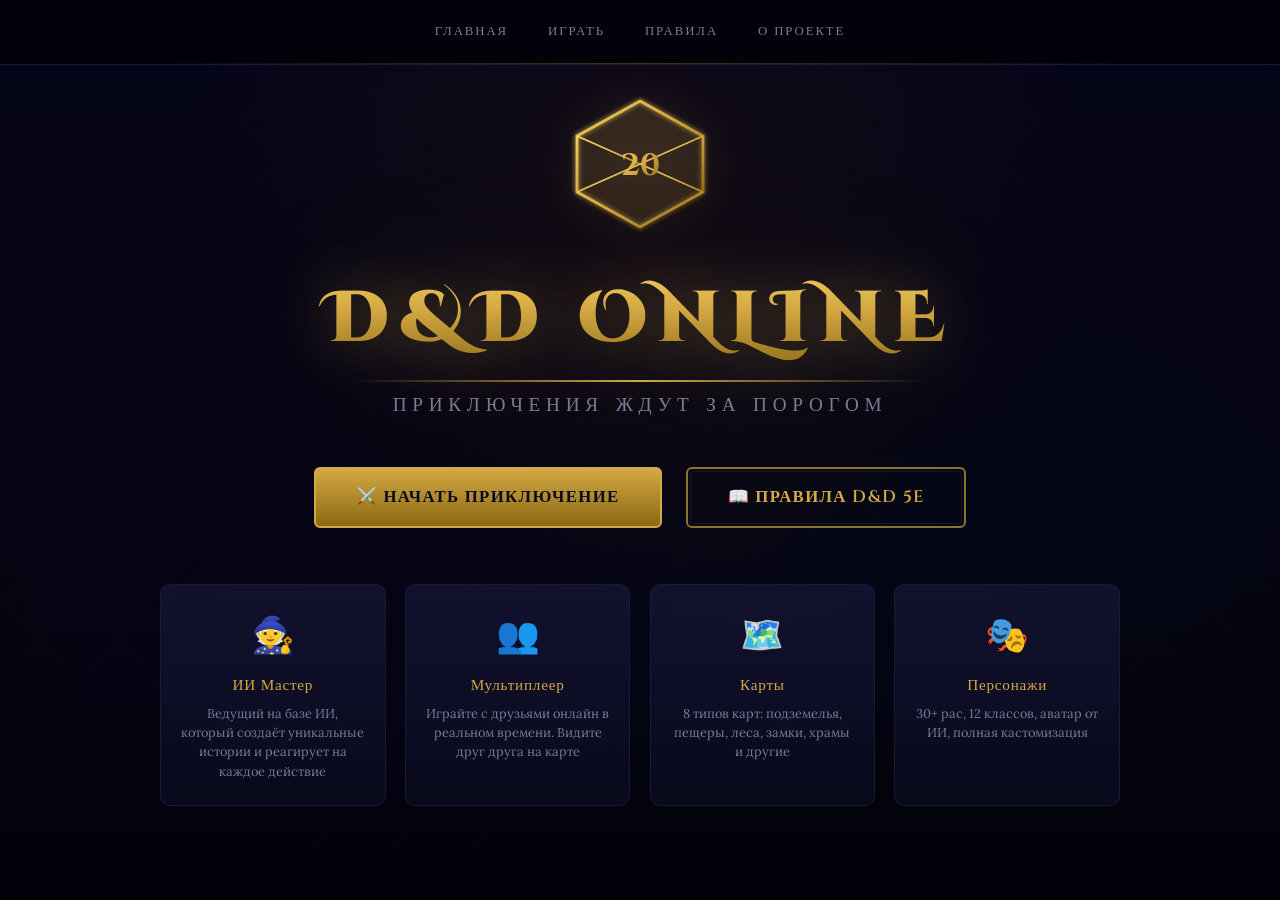
==== commit c0fffd69: "🎨 Полная переработка графики v2: новый CSS, анимированные частицы, премиальные текстуры карты, улучш" ====
--- a/index.html
+++ b/index.html
@@ -8,6 +8,8 @@
     <link rel="icon" href="data:image/svg+xml,<svg xmlns='http://www.w3.org/2000/svg' viewBox='0 0 100 100'><text y='.9em' font-size='90'>🎲</text></svg>">
 </head>
 <body>
+    <canvas id="particles-bg"></canvas>
+
     <nav class="landing-nav">
         <a href="index.html">Главная</a>
         <a href="lobby.html">Играть</a>
@@ -19,12 +21,23 @@
         <div class="landing-content">
             <div class="landing-d20">
                 <svg viewBox="0 0 100 100" fill="none" xmlns="http://www.w3.org/2000/svg">
-                    <polygon points="50,5 95,30 95,70 50,95 5,70 5,30" stroke="#c9a84c" stroke-width="2" fill="rgba(201,168,76,0.05)"/>
-                    <polygon points="50,5 95,30 50,50 5,30" stroke="#c9a84c" stroke-width="1" fill="rgba(201,168,76,0.03)"/>
-                    <polygon points="95,30 95,70 50,50" stroke="#c9a84c" stroke-width="1" fill="rgba(201,168,76,0.02)"/>
-                    <polygon points="5,30 50,50 5,70" stroke="#c9a84c" stroke-width="1" fill="rgba(201,168,76,0.02)"/>
-                    <polygon points="50,95 95,70 50,50 5,70" stroke="#c9a84c" stroke-width="1" fill="rgba(201,168,76,0.03)"/>
-                    <text x="50" y="58" text-anchor="middle" fill="#c9a84c" font-family="Cinzel" font-size="22" font-weight="bold">20</text>
+                    <defs>
+                        <linearGradient id="d20grad" x1="0%" y1="0%" x2="100%" y2="100%">
+                            <stop offset="0%" style="stop-color:#f0d060;stop-opacity:1" />
+                            <stop offset="50%" style="stop-color:#d4a843;stop-opacity:1" />
+                            <stop offset="100%" style="stop-color:#8b6914;stop-opacity:1" />
+                        </linearGradient>
+                        <filter id="d20glow">
+                            <feGaussianBlur stdDeviation="2" result="blur"/>
+                            <feMerge><feMergeNode in="blur"/><feMergeNode in="SourceGraphic"/></feMerge>
+                        </filter>
+                    </defs>
+                    <polygon points="50,5 95,30 95,70 50,95 5,70 5,30" stroke="url(#d20grad)" stroke-width="2" fill="rgba(212,168,67,0.05)" filter="url(#d20glow)"/>
+                    <polygon points="50,5 95,30 50,50 5,30" stroke="url(#d20grad)" stroke-width="1" fill="rgba(212,168,67,0.04)"/>
+                    <polygon points="95,30 95,70 50,50" stroke="url(#d20grad)" stroke-width="1" fill="rgba(212,168,67,0.02)"/>
+                    <polygon points="5,30 50,50 5,70" stroke="url(#d20grad)" stroke-width="1" fill="rgba(212,168,67,0.02)"/>
+                    <polygon points="50,95 95,70 50,50 5,70" stroke="url(#d20grad)" stroke-width="1" fill="rgba(212,168,67,0.03)"/>
+                    <text x="50" y="58" text-anchor="middle" fill="url(#d20grad)" font-family="Cinzel" font-size="22" font-weight="bold">20</text>
                 </svg>
             </div>
 
@@ -60,5 +73,61 @@
             </div>
         </div>
     </div>
+
+    <script>
+    // ===== Animated Particles =====
+    (function() {
+        const canvas = document.getElementById('particles-bg');
+        if (!canvas) return;
+        const ctx = canvas.getContext('2d');
+        let W, H, particles = [];
+
+        function resize() {
+            W = canvas.width = window.innerWidth;
+            H = canvas.height = window.innerHeight;
+        }
+        resize();
+        window.addEventListener('resize', resize);
+
+        class Particle {
+            constructor() { this.reset(); }
+            reset() {
+                this.x = Math.random() * W;
+                this.y = Math.random() * H;
+                this.size = Math.random() * 2 + 0.5;
+                this.speedX = (Math.random() - 0.5) * 0.3;
+                this.speedY = (Math.random() - 0.5) * 0.3 - 0.1;
+                this.opacity = Math.random() * 0.4 + 0.1;
+                this.life = Math.random() * 300 + 100;
+                this.maxLife = this.life;
+                this.hue = Math.random() > 0.7 ? 40 : 30; // gold-ish
+            }
+            update() {
+                this.x += this.speedX;
+                this.y += this.speedY;
+                this.life--;
+                if (this.life <= 0 || this.x < 0 || this.x > W || this.y < 0 || this.y > H) this.reset();
+            }
+            draw() {
+                const fade = Math.min(1, this.life / (this.maxLife * 0.3));
+                ctx.globalAlpha = this.opacity * fade;
+                ctx.fillStyle = `hsl(${this.hue}, 70%, 60%)`;
+                ctx.beginPath();
+                ctx.arc(this.x, this.y, this.size, 0, Math.PI * 2);
+                ctx.fill();
+            }
+        }
+
+        for (let i = 0; i < 60; i++) particles.push(new Particle());
+
+        function animate() {
+            ctx.clearRect(0, 0, W, H);
+            particles.forEach(p => { p.update(); p.draw(); });
+            ctx.globalAlpha = 1;
+            requestAnimationFrame(animate);
+        }
+        animate();
+    })();
+    </script>
 </body>
 </html>
--- a/css/style.css
+++ b/css/style.css
@@ -1,33 +1,47 @@
-/* ===== D&D Online — Dark Fantasy Theme ===== */
-@import url('https://fonts.googleapis.com/css2?family=Cinzel:wght@400;600;700;900&family=Lora:ital,wght@0,400;0,600;1,400&family=MedievalSharp&display=swap');
+/* ===== D&D Online — Ultimate Dark Fantasy Theme v2 ===== */
+@import url('https://fonts.googleapis.com/css2?family=Cinzel+Decorative:wght@400;700;900&family=Cinzel:wght@400;600;700;900&family=Lora:ital,wght@0,400;0,600;1,400&family=MedievalSharp&display=swap');
 
 :root {
-    --bg-abyss: #06060e;
-    --bg-dark: #0d0d1a;
-    --bg-panel: #141428;
-    --bg-card: #1a1a35;
-    --bg-input: #0f0f22;
-    --border-gold: #c9a84c;
-    --border-dim: #3a3a5c;
-    --border-subtle: #252545;
-    --text-parchment: #e0d5c0;
-    --text-dim: #8a8a9a;
-    --text-bright: #f5f0e0;
-    --accent-gold: #c9a84c;
+    --bg-void: #02020a;
+    --bg-abyss: #060612;
+    --bg-dark: #0a0a1e;
+    --bg-panel: #10102a;
+    --bg-card: #161636;
+    --bg-card-hover: #1c1c44;
+    --bg-input: #0c0c20;
+    --border-gold: #d4a843;
+    --border-gold-bright: #f0c850;
+    --border-dim: #2a2a50;
+    --border-subtle: #1a1a3a;
+    --border-ornate: #8b7430;
+    --text-ivory: #f5f0e0;
+    --text-parchment: #ddd5c0;
+    --text-dim: #7a7a9a;
+    --text-ghost: #4a4a6a;
+    --accent-gold: #d4a843;
+    --accent-gold-light: #f0d060;
     --accent-red: #c0392b;
     --accent-blood: #8b0000;
-    --accent-purple: #8b5cf6;
-    --accent-green: #2ecc71;
-    --accent-blue: #3498db;
-    --accent-cyan: #00d4ff;
-    --shadow-gold: rgba(201,168,76,0.15);
-    --shadow-red: rgba(192,57,43,0.3);
+    --accent-purple: #9b59b6;
+    --accent-green: #27ae60;
+    --accent-blue: #2980b9;
+    --accent-cyan: #00c8e0;
+    --accent-orange: #e67e22;
+    --shadow-gold: rgba(212,168,67,0.15);
+    --shadow-gold-strong: rgba(212,168,67,0.35);
+    --shadow-purple: rgba(155,89,182,0.2);
+    --shadow-red: rgba(192,57,43,0.25);
+    --font-display: 'Cinzel Decorative', serif;
     --font-heading: 'Cinzel', serif;
     --font-body: 'Lora', serif;
     --font-accent: 'MedievalSharp', cursive;
-    --radius: 8px;
-    --radius-lg: 12px;
-    --transition: 0.3s ease;
+    --radius: 6px;
+    --radius-lg: 10px;
+    --radius-xl: 16px;
+    --transition: 0.3s cubic-bezier(0.4, 0, 0.2, 1);
+    --transition-fast: 0.15s ease;
+    --glow-gold: 0 0 20px rgba(212,168,67,0.3);
+    --glow-gold-strong: 0 0 40px rgba(212,168,67,0.5), 0 0 80px rgba(212,168,67,0.2);
 }
 
 * { margin: 0; padding: 0; box-sizing: border-box; }
@@ -35,17 +49,27 @@
 html, body {
     height: 100%;
     font-family: var(--font-body);
-    background: var(--bg-abyss);
+    background: var(--bg-void);
     color: var(--text-parchment);
     overflow: hidden;
     line-height: 1.5;
+    -webkit-font-smoothing: antialiased;
 }
 
 /* Scrollbar */
-::-webkit-scrollbar { width: 6px; }
-::-webkit-scrollbar-track { background: var(--bg-dark); }
+::-webkit-scrollbar { width: 5px; }
+::-webkit-scrollbar-track { background: transparent; }
 ::-webkit-scrollbar-thumb { background: var(--border-dim); border-radius: 3px; }
 ::-webkit-scrollbar-thumb:hover { background: var(--accent-gold); }
+
+/* ===== PARTICLES CANVAS ===== */
+#particles-bg {
+    position: fixed;
+    top: 0; left: 0;
+    width: 100%; height: 100%;
+    pointer-events: none;
+    z-index: 0;
+}
 
 /* ===== LANDING PAGE ===== */
 .landing {
@@ -54,7 +78,11 @@
     flex-direction: column;
     align-items: center;
     justify-content: center;
-    background: radial-gradient(ellipse at 50% 30%, #1a0a2e 0%, var(--bg-abyss) 70%);
+    background: 
+        radial-gradient(ellipse at 50% 20%, rgba(100,50,0,0.12) 0%, transparent 50%),
+        radial-gradient(ellipse at 30% 80%, rgba(50,0,100,0.08) 0%, transparent 40%),
+        radial-gradient(ellipse at 70% 60%, rgba(0,50,100,0.06) 0%, transparent 40%),
+        linear-gradient(180deg, #06061a 0%, #02020a 100%);
     position: relative;
     overflow: hidden;
 }
@@ -63,44 +91,75 @@
     content: '';
     position: absolute;
     top: 0; left: 0; right: 0; bottom: 0;
-    background: url("data:image/svg+xml,%3Csvg width='60' height='60' viewBox='0 0 60 60' xmlns='http://www.w3.org/2000/svg'%3E%3Cpath d='M30 0L60 30L30 60L0 30Z' fill='none' stroke='%23c9a84c' stroke-opacity='0.03' stroke-width='0.5'/%3E%3C/svg%3E");
+    background: url("data:image/svg+xml,%3Csvg width='80' height='80' viewBox='0 0 80 80' xmlns='http://www.w3.org/2000/svg'%3E%3Cpath d='M40 0L80 40L40 80L0 40Z' fill='none' stroke='%23d4a843' stroke-opacity='0.02' stroke-width='0.5'/%3E%3Cpath d='M40 10L70 40L40 70L10 40Z' fill='none' stroke='%23d4a843' stroke-opacity='0.015' stroke-width='0.3'/%3E%3C/svg%3E");
+    pointer-events: none;
+}
+
+.landing::after {
+    content: '';
+    position: absolute;
+    bottom: 0; left: 0; right: 0;
+    height: 200px;
+    background: linear-gradient(to top, var(--bg-void), transparent);
     pointer-events: none;
 }
 
 .landing-content {
     text-align: center;
-    z-index: 1;
+    z-index: 2;
     padding: 2rem;
+    position: relative;
 }
 
 .landing-logo {
-    font-family: var(--font-heading);
-    font-size: 4rem;
+    font-family: var(--font-display);
+    font-size: 4.5rem;
     font-weight: 900;
-    color: var(--accent-gold);
-    text-shadow: 0 0 40px rgba(201,168,76,0.4), 0 0 80px rgba(201,168,76,0.2);
-    letter-spacing: 0.1em;
-    margin-bottom: 0.5rem;
+    background: linear-gradient(180deg, #f0d060 0%, #d4a843 40%, #8b6914 100%);
+    -webkit-background-clip: text;
+    -webkit-text-fill-color: transparent;
+    background-clip: text;
+    text-shadow: none;
+    filter: drop-shadow(0 0 30px rgba(212,168,67,0.4)) drop-shadow(0 0 60px rgba(212,168,67,0.15));
+    letter-spacing: 0.15em;
+    margin-bottom: 0.3rem;
+    position: relative;
+}
+
+.landing-logo::after {
+    content: '';
+    position: absolute;
+    bottom: -8px;
+    left: 50%;
+    transform: translateX(-50%);
+    width: 60%;
+    height: 2px;
+    background: linear-gradient(90deg, transparent, var(--accent-gold), transparent);
 }
 
 .landing-subtitle {
     font-family: var(--font-accent);
-    font-size: 1.3rem;
+    font-size: 1.2rem;
     color: var(--text-dim);
+    margin-top: 1rem;
     margin-bottom: 3rem;
-    letter-spacing: 0.2em;
+    letter-spacing: 0.3em;
+    text-transform: uppercase;
 }
 
 .landing-d20 {
-    width: 120px;
-    height: 120px;
+    width: 140px;
+    height: 140px;
     margin: 0 auto 2rem;
-    animation: float 3s ease-in-out infinite;
-}
-
-@keyframes float {
-    0%, 100% { transform: translateY(0); }
-    50% { transform: translateY(-15px); }
+    animation: floatSpin 6s ease-in-out infinite;
+    filter: drop-shadow(0 0 20px rgba(212,168,67,0.3));
+}
+
+@keyframes floatSpin {
+    0%, 100% { transform: translateY(0) rotate(0deg); }
+    25% { transform: translateY(-12px) rotate(3deg); }
+    50% { transform: translateY(-18px) rotate(0deg); }
+    75% { transform: translateY(-12px) rotate(-3deg); }
 }
 
 .landing-buttons {
@@ -108,16 +167,17 @@
     gap: 1.5rem;
     justify-content: center;
     flex-wrap: wrap;
-    margin-bottom: 3rem;
-}
-
+    margin-bottom: 3.5rem;
+}
+
+/* Buttons */
 .btn-primary {
     font-family: var(--font-heading);
-    font-size: 1.1rem;
-    font-weight: 600;
+    font-size: 1.05rem;
+    font-weight: 700;
     padding: 1rem 2.5rem;
-    background: linear-gradient(135deg, var(--accent-gold), #a07830);
-    color: var(--bg-abyss);
+    background: linear-gradient(180deg, #d4a843 0%, #8b6914 100%);
+    color: #0a0a1e;
     border: 2px solid var(--accent-gold);
     border-radius: var(--radius);
     cursor: pointer;
@@ -126,23 +186,39 @@
     display: inline-flex;
     align-items: center;
     gap: 0.5rem;
-    letter-spacing: 0.05em;
-}
+    letter-spacing: 0.08em;
+    text-transform: uppercase;
+    position: relative;
+    overflow: hidden;
+}
+
+.btn-primary::before {
+    content: '';
+    position: absolute;
+    top: 0; left: -100%;
+    width: 100%; height: 100%;
+    background: linear-gradient(90deg, transparent, rgba(255,255,255,0.2), transparent);
+    transition: 0.5s;
+}
+
+.btn-primary:hover::before { left: 100%; }
 
 .btn-primary:hover {
-    transform: translateY(-2px);
-    box-shadow: 0 8px 30px rgba(201,168,76,0.4);
-    background: linear-gradient(135deg, #dbb860, var(--accent-gold));
-}
+    transform: translateY(-3px);
+    box-shadow: var(--glow-gold-strong);
+    background: linear-gradient(180deg, #f0d060 0%, #d4a843 100%);
+}
+
+.btn-primary:active { transform: translateY(-1px); }
 
 .btn-secondary {
     font-family: var(--font-heading);
-    font-size: 1.1rem;
+    font-size: 1.05rem;
     font-weight: 600;
     padding: 1rem 2.5rem;
     background: transparent;
     color: var(--accent-gold);
-    border: 2px solid var(--accent-gold);
+    border: 2px solid var(--border-ornate);
     border-radius: var(--radius);
     cursor: pointer;
     transition: var(--transition);
@@ -150,92 +226,160 @@
     display: inline-flex;
     align-items: center;
     gap: 0.5rem;
-    letter-spacing: 0.05em;
+    letter-spacing: 0.08em;
+    text-transform: uppercase;
+    position: relative;
+}
+
+.btn-secondary::before {
+    content: '';
+    position: absolute;
+    inset: 2px;
+    border: 1px solid rgba(212,168,67,0.1);
+    border-radius: 4px;
+    pointer-events: none;
 }
 
 .btn-secondary:hover {
-    background: rgba(201,168,76,0.1);
-    transform: translateY(-2px);
-    box-shadow: 0 8px 30px rgba(201,168,76,0.2);
-}
-
+    background: rgba(212,168,67,0.08);
+    border-color: var(--accent-gold);
+    transform: translateY(-3px);
+    box-shadow: var(--glow-gold);
+    color: var(--accent-gold-light);
+}
+
+/* Feature Cards */
 .landing-features {
     display: grid;
-    grid-template-columns: repeat(auto-fit, minmax(200px, 1fr));
-    gap: 1.5rem;
-    max-width: 900px;
-    margin-top: 2rem;
+    grid-template-columns: repeat(4, 1fr);
+    gap: 1.2rem;
+    max-width: 960px;
+    margin-top: 1rem;
 }
 
 .feature-card {
-    background: rgba(26,26,53,0.6);
+    background: linear-gradient(180deg, rgba(22,22,54,0.8) 0%, rgba(10,10,30,0.9) 100%);
     border: 1px solid var(--border-subtle);
-    border-radius: var(--radius);
-    padding: 1.5rem;
+    border-radius: var(--radius-lg);
+    padding: 1.5rem 1.2rem;
     text-align: center;
     transition: var(--transition);
     backdrop-filter: blur(10px);
+    position: relative;
+    overflow: hidden;
+}
+
+.feature-card::before {
+    content: '';
+    position: absolute;
+    top: 0; left: 0; right: 0;
+    height: 2px;
+    background: linear-gradient(90deg, transparent, var(--accent-gold), transparent);
+    opacity: 0;
+    transition: var(--transition);
 }
 
 .feature-card:hover {
     border-color: var(--accent-gold);
-    box-shadow: 0 0 20px var(--shadow-gold);
-    transform: translateY(-3px);
-}
-
-.feature-icon { font-size: 2rem; margin-bottom: 0.5rem; }
-.feature-title { font-family: var(--font-heading); font-size: 1rem; color: var(--accent-gold); margin-bottom: 0.3rem; }
-.feature-desc { font-size: 0.85rem; color: var(--text-dim); }
-
+    box-shadow: var(--glow-gold);
+    transform: translateY(-5px);
+    background: linear-gradient(180deg, rgba(30,30,60,0.9) 0%, rgba(16,16,42,0.95) 100%);
+}
+
+.feature-card:hover::before { opacity: 1; }
+
+.feature-icon { font-size: 2.2rem; margin-bottom: 0.8rem; display: block; }
+.feature-title { font-family: var(--font-heading); font-size: 0.95rem; color: var(--accent-gold); margin-bottom: 0.4rem; letter-spacing: 0.05em; }
+.feature-desc { font-size: 0.8rem; color: var(--text-dim); line-height: 1.5; }
+
+/* Navigation */
 .landing-nav {
     position: fixed;
     top: 0; left: 0; right: 0;
     display: flex;
     justify-content: center;
-    gap: 2rem;
-    padding: 1rem;
-    background: rgba(6,6,14,0.8);
-    backdrop-filter: blur(10px);
+    gap: 2.5rem;
+    padding: 1rem 2rem;
+    background: rgba(2,2,10,0.85);
+    backdrop-filter: blur(20px);
     border-bottom: 1px solid var(--border-subtle);
     z-index: 10;
+}
+
+.landing-nav::after {
+    content: '';
+    position: absolute;
+    bottom: 0; left: 10%; right: 10%;
+    height: 1px;
+    background: linear-gradient(90deg, transparent, var(--accent-gold), transparent);
+    opacity: 0.3;
 }
 
 .landing-nav a {
     color: var(--text-dim);
     text-decoration: none;
     font-family: var(--font-heading);
-    font-size: 0.85rem;
-    letter-spacing: 0.1em;
-    transition: var(--transition);
-    padding: 0.3rem 0;
-    border-bottom: 1px solid transparent;
-}
-
-.landing-nav a:hover { color: var(--accent-gold); border-bottom-color: var(--accent-gold); }
-
-/* ===== LOBBY ===== */
+    font-size: 0.8rem;
+    letter-spacing: 0.15em;
+    text-transform: uppercase;
+    transition: var(--transition);
+    padding: 0.4rem 0;
+    position: relative;
+}
+
+.landing-nav a::after {
+    content: '';
+    position: absolute;
+    bottom: 0; left: 0; right: 0;
+    height: 2px;
+    background: var(--accent-gold);
+    transform: scaleX(0);
+    transition: transform 0.3s ease;
+}
+
+.landing-nav a:hover { color: var(--accent-gold); }
+.landing-nav a:hover::after { transform: scaleX(1); }
+
+/* ===== LOBBY PAGE ===== */
 .lobby-page {
     min-height: 100vh;
-    background: var(--bg-abyss);
+    background: 
+        radial-gradient(ellipse at 20% 50%, rgba(100,50,0,0.06) 0%, transparent 50%),
+        var(--bg-void);
     display: flex;
     flex-direction: column;
     overflow-y: auto;
+    overflow-x: hidden;
 }
 
 .lobby-header {
     text-align: center;
-    padding: 2rem 1rem 1rem;
+    padding: 2.5rem 1rem 1.5rem;
     border-bottom: 1px solid var(--border-subtle);
-    background: rgba(13,13,26,0.8);
+    background: linear-gradient(180deg, rgba(10,10,30,0.9) 0%, rgba(6,6,18,0.8) 100%);
+    position: relative;
+}
+
+.lobby-header::after {
+    content: '';
+    position: absolute;
+    bottom: 0; left: 15%; right: 15%;
+    height: 1px;
+    background: linear-gradient(90deg, transparent, var(--accent-gold), transparent);
+    opacity: 0.3;
 }
 
 .lobby-header h1 {
-    font-family: var(--font-heading);
-    font-size: 2rem;
-    color: var(--accent-gold);
-}
-
-.lobby-header p { color: var(--text-dim); font-size: 0.9rem; margin-top: 0.3rem; }
+    font-family: var(--font-display);
+    font-size: 2.2rem;
+    background: linear-gradient(180deg, #f0d060 0%, #d4a843 100%);
+    -webkit-background-clip: text;
+    -webkit-text-fill-color: transparent;
+    background-clip: text;
+    filter: drop-shadow(0 0 15px rgba(212,168,67,0.3));
+}
+
+.lobby-header p { color: var(--text-dim); font-size: 0.9rem; margin-top: 0.5rem; font-family: var(--font-accent); letter-spacing: 0.1em; }
 
 .lobby-body {
     flex: 1;
@@ -249,22 +393,33 @@
 }
 
 .lobby-section {
-    background: var(--bg-panel);
+    background: linear-gradient(180deg, var(--bg-panel) 0%, rgba(10,10,30,0.95) 100%);
     border: 1px solid var(--border-subtle);
     border-radius: var(--radius-lg);
     padding: 1.5rem;
+    position: relative;
+    overflow: hidden;
+}
+
+.lobby-section::before {
+    content: '';
+    position: absolute;
+    top: 0; left: 0; right: 0;
+    height: 1px;
+    background: linear-gradient(90deg, transparent, rgba(212,168,67,0.3), transparent);
 }
 
 .lobby-section h2 {
     font-family: var(--font-heading);
-    font-size: 1.2rem;
+    font-size: 1.1rem;
     color: var(--accent-gold);
     margin-bottom: 1rem;
-    padding-bottom: 0.5rem;
+    padding-bottom: 0.7rem;
     border-bottom: 1px solid var(--border-subtle);
     display: flex;
     align-items: center;
     gap: 0.5rem;
+    letter-spacing: 0.05em;
 }
 
 .form-group {
@@ -274,10 +429,11 @@
 .form-group label {
     display: block;
     font-family: var(--font-heading);
-    font-size: 0.85rem;
+    font-size: 0.8rem;
     color: var(--text-dim);
     margin-bottom: 0.3rem;
-    letter-spacing: 0.05em;
+    letter-spacing: 0.08em;
+    text-transform: uppercase;
 }
 
 .form-input, .form-select {
@@ -288,14 +444,14 @@
     border-radius: var(--radius);
     color: var(--text-parchment);
     font-family: var(--font-body);
-    font-size: 0.95rem;
+    font-size: 0.9rem;
     transition: var(--transition);
 }
 
 .form-input:focus, .form-select:focus {
     outline: none;
     border-color: var(--accent-gold);
-    box-shadow: 0 0 10px var(--shadow-gold);
+    box-shadow: 0 0 0 3px rgba(212,168,67,0.1), 0 0 15px rgba(212,168,67,0.1);
 }
 
 .form-select option { background: var(--bg-dark); color: var(--text-parchment); }
@@ -311,14 +467,17 @@
     background: var(--bg-card);
     border: 1px solid var(--border-subtle);
     border-radius: var(--radius);
-    padding: 0.5rem;
+    padding: 0.5rem 0.3rem;
     text-align: center;
-}
-
-.stat-name { font-family: var(--font-heading); font-size: 0.7rem; color: var(--text-dim); letter-spacing: 0.1em; }
-.stat-value { font-family: var(--font-heading); font-size: 1.5rem; color: var(--accent-gold); margin: 0.2rem 0; }
-.stat-mod { font-size: 0.8rem; color: var(--accent-green); }
-.stat-bonus { font-size: 0.7rem; color: var(--accent-purple); }
+    transition: var(--transition);
+}
+
+.stat-box:hover { border-color: var(--border-dim); background: var(--bg-card-hover); }
+
+.stat-name { font-family: var(--font-heading); font-size: 0.65rem; color: var(--text-ghost); letter-spacing: 0.12em; text-transform: uppercase; }
+.stat-value { font-family: var(--font-heading); font-size: 1.6rem; color: var(--accent-gold-light); margin: 0.15rem 0; line-height: 1; }
+.stat-mod { font-size: 0.8rem; color: var(--accent-green); font-weight: 600; }
+.stat-bonus { font-size: 0.65rem; color: var(--accent-purple); }
 
 .stat-controls {
     display: flex;
@@ -328,32 +487,34 @@
 }
 
 .stat-btn {
-    width: 26px; height: 26px;
+    width: 24px; height: 24px;
     background: var(--bg-dark);
     border: 1px solid var(--border-dim);
     border-radius: 4px;
     color: var(--text-parchment);
-    font-size: 1rem;
+    font-size: 0.9rem;
     cursor: pointer;
     display: flex;
     align-items: center;
     justify-content: center;
-    transition: var(--transition);
-}
-
-.stat-btn:hover { border-color: var(--accent-gold); color: var(--accent-gold); }
-.stat-btn:disabled { opacity: 0.3; cursor: not-allowed; }
+    transition: var(--transition-fast);
+    line-height: 1;
+}
+
+.stat-btn:hover { border-color: var(--accent-gold); color: var(--accent-gold); background: rgba(212,168,67,0.1); }
+.stat-btn:disabled { opacity: 0.2; cursor: not-allowed; }
 
 .points-left {
     text-align: center;
     font-family: var(--font-heading);
-    font-size: 0.9rem;
+    font-size: 0.85rem;
     color: var(--accent-gold);
     margin-bottom: 0.5rem;
-    padding: 0.4rem;
+    padding: 0.5rem;
     background: var(--bg-card);
     border-radius: var(--radius);
     border: 1px solid var(--border-subtle);
+    letter-spacing: 0.05em;
 }
 
 .stat-method-tabs {
@@ -370,17 +531,18 @@
     border-radius: var(--radius);
     color: var(--text-dim);
     font-family: var(--font-heading);
-    font-size: 0.75rem;
+    font-size: 0.7rem;
     cursor: pointer;
     text-align: center;
     transition: var(--transition);
-}
-
-.stat-method-tab.active { border-color: var(--accent-gold); color: var(--accent-gold); background: var(--bg-card); }
+    letter-spacing: 0.05em;
+}
+
+.stat-method-tab.active { border-color: var(--accent-gold); color: var(--accent-gold); background: rgba(212,168,67,0.08); }
 
 /* Avatar */
 .avatar-preview {
-    width: 120px; height: 120px;
+    width: 130px; height: 130px;
     border-radius: 50%;
     border: 3px solid var(--accent-gold);
     margin: 0 auto 1rem;
@@ -390,17 +552,19 @@
     align-items: center;
     justify-content: center;
     font-size: 3rem;
-    box-shadow: 0 0 20px var(--shadow-gold);
+    box-shadow: var(--glow-gold), inset 0 0 30px rgba(0,0,0,0.5);
+    position: relative;
 }
 
 .avatar-preview img { width: 100%; height: 100%; object-fit: cover; }
 
 .avatar-prompt {
-    font-size: 0.8rem;
-    color: var(--text-dim);
+    font-size: 0.75rem;
+    color: var(--text-ghost);
     text-align: center;
     margin-bottom: 0.5rem;
     min-height: 2rem;
+    font-style: italic;
 }
 
 /* Color picker */
@@ -412,36 +576,51 @@
 }
 
 .color-dot {
-    width: 28px; height: 28px;
+    width: 26px; height: 26px;
     border-radius: 50%;
     border: 2px solid transparent;
     cursor: pointer;
     transition: var(--transition);
-}
-
-.color-dot:hover, .color-dot.active { border-color: #fff; transform: scale(1.2); }
+    box-shadow: inset 0 -2px 4px rgba(0,0,0,0.3);
+}
+
+.color-dot:hover, .color-dot.active { border-color: #fff; transform: scale(1.2); box-shadow: 0 0 10px currentColor; }
 
 /* Campaign cards */
 .campaign-grid {
     display: grid;
     grid-template-columns: repeat(2, 1fr);
-    gap: 0.8rem;
+    gap: 0.6rem;
 }
 
 .campaign-card {
     background: var(--bg-card);
     border: 1px solid var(--border-subtle);
     border-radius: var(--radius);
-    padding: 1rem;
+    padding: 0.8rem;
     cursor: pointer;
     transition: var(--transition);
-}
-
-.campaign-card:hover { border-color: var(--accent-gold); transform: translateY(-2px); }
-.campaign-card.active { border-color: var(--accent-gold); box-shadow: 0 0 20px var(--shadow-gold); }
-
-.campaign-card h3 { font-family: var(--font-heading); font-size: 0.9rem; color: var(--accent-gold); margin-bottom: 0.3rem; }
-.campaign-card p { font-size: 0.75rem; color: var(--text-dim); line-height: 1.4; }
+    position: relative;
+    overflow: hidden;
+}
+
+.campaign-card::before {
+    content: '';
+    position: absolute;
+    top: 0; left: 0; right: 0;
+    height: 2px;
+    background: linear-gradient(90deg, transparent, var(--accent-gold), transparent);
+    opacity: 0;
+    transition: var(--transition);
+}
+
+.campaign-card:hover { border-color: var(--accent-gold); transform: translateY(-2px); background: var(--bg-card-hover); }
+.campaign-card:hover::before { opacity: 1; }
+.campaign-card.active { border-color: var(--accent-gold); box-shadow: var(--glow-gold); }
+.campaign-card.active::before { opacity: 1; }
+
+.campaign-card h3 { font-family: var(--font-heading); font-size: 0.85rem; color: var(--accent-gold); margin-bottom: 0.3rem; }
+.campaign-card p { font-size: 0.7rem; color: var(--text-dim); line-height: 1.4; }
 
 /* Room / API */
 .room-section {
@@ -460,6 +639,7 @@
     flex: 1;
     justify-content: center;
     padding: 0.8rem;
+    font-size: 0.9rem;
 }
 
 /* ===== GAME PAGE ===== */
@@ -467,8 +647,8 @@
     height: 100vh;
     display: grid;
     grid-template-rows: auto 1fr;
-    grid-template-columns: 1fr 360px;
-    background: var(--bg-abyss);
+    grid-template-columns: 1fr 380px;
+    background: var(--bg-void);
 }
 
 .game-topbar {
@@ -476,10 +656,20 @@
     display: flex;
     align-items: center;
     justify-content: space-between;
-    padding: 0.5rem 1rem;
-    background: var(--bg-dark);
+    padding: 0.4rem 1rem;
+    background: linear-gradient(180deg, rgba(10,10,30,0.95) 0%, rgba(6,6,18,0.9) 100%);
     border-bottom: 1px solid var(--border-subtle);
     gap: 1rem;
+    position: relative;
+    z-index: 5;
+}
+
+.game-topbar::after {
+    content: '';
+    position: absolute;
+    bottom: 0; left: 5%; right: 5%;
+    height: 1px;
+    background: linear-gradient(90deg, transparent, rgba(212,168,67,0.2), transparent);
 }
 
 .topbar-left {
@@ -489,14 +679,18 @@
 }
 
 .topbar-logo {
-    font-family: var(--font-heading);
-    font-size: 1.1rem;
-    color: var(--accent-gold);
+    font-family: var(--font-display);
+    font-size: 1rem;
+    background: linear-gradient(180deg, #f0d060, #d4a843);
+    -webkit-background-clip: text;
+    -webkit-text-fill-color: transparent;
+    background-clip: text;
+    filter: drop-shadow(0 0 5px rgba(212,168,67,0.3));
 }
 
 .topbar-room {
     font-family: var(--font-accent);
-    font-size: 0.9rem;
+    font-size: 0.85rem;
     color: var(--text-dim);
     background: var(--bg-panel);
     padding: 0.3rem 0.8rem;
@@ -506,15 +700,16 @@
     transition: var(--transition);
 }
 
-.topbar-room:hover { border-color: var(--accent-gold); }
+.topbar-room:hover { border-color: var(--accent-gold); color: var(--accent-gold); }
 
 .topbar-mode {
     font-family: var(--font-heading);
-    font-size: 0.8rem;
+    font-size: 0.75rem;
     padding: 0.3rem 0.6rem;
     border-radius: var(--radius);
     background: var(--bg-card);
     border: 1px solid var(--border-subtle);
+    letter-spacing: 0.05em;
 }
 
 .topbar-count {
@@ -525,31 +720,32 @@
 .topbar-right {
     display: flex;
     align-items: center;
-    gap: 0.5rem;
+    gap: 0.4rem;
 }
 
 .topbar-btn {
-    width: 36px; height: 36px;
+    width: 34px; height: 34px;
     background: var(--bg-panel);
     border: 1px solid var(--border-subtle);
     border-radius: var(--radius);
     color: var(--text-dim);
-    font-size: 1.1rem;
+    font-size: 1rem;
     cursor: pointer;
     display: flex;
     align-items: center;
     justify-content: center;
     transition: var(--transition);
-}
-
-.topbar-btn:hover { border-color: var(--accent-gold); color: var(--accent-gold); }
-.topbar-btn.active { background: var(--accent-gold); color: var(--bg-abyss); border-color: var(--accent-gold); }
+    text-decoration: none;
+}
+
+.topbar-btn:hover { border-color: var(--accent-gold); color: var(--accent-gold); background: rgba(212,168,67,0.08); }
+.topbar-btn.active { background: var(--accent-gold); color: var(--bg-abyss); border-color: var(--accent-gold); box-shadow: var(--glow-gold); }
 
 /* Map area */
 .map-area {
     position: relative;
     overflow: hidden;
-    background: var(--bg-abyss);
+    background: var(--bg-void);
 }
 
 .map-area canvas {
@@ -569,37 +765,45 @@
 }
 
 .map-tool-btn {
-    width: 36px; height: 36px;
-    background: rgba(20,20,40,0.85);
+    width: 34px; height: 34px;
+    background: rgba(16,16,42,0.9);
     border: 1px solid var(--border-subtle);
     border-radius: var(--radius);
     color: var(--text-dim);
-    font-size: 0.9rem;
+    font-size: 0.85rem;
     cursor: pointer;
     display: flex;
     align-items: center;
     justify-content: center;
     transition: var(--transition);
-    backdrop-filter: blur(5px);
-}
-
-.map-tool-btn:hover { border-color: var(--accent-gold); color: var(--accent-gold); }
-.map-tool-btn.active { border-color: var(--accent-gold); color: var(--accent-gold); background: rgba(201,168,76,0.15); }
+    backdrop-filter: blur(10px);
+}
+
+.map-tool-btn:hover { border-color: var(--accent-gold); color: var(--accent-gold); background: rgba(212,168,67,0.1); }
+.map-tool-btn.active { border-color: var(--accent-gold); color: var(--accent-gold); background: rgba(212,168,67,0.15); box-shadow: 0 0 10px rgba(212,168,67,0.2); }
 
 .map-gen-modal {
     position: absolute;
     top: 50%; left: 50%;
     transform: translate(-50%, -50%);
-    background: var(--bg-panel);
+    background: linear-gradient(180deg, var(--bg-panel) 0%, rgba(10,10,30,0.98) 100%);
     border: 1px solid var(--accent-gold);
     border-radius: var(--radius-lg);
     padding: 1.5rem;
     z-index: 10;
     min-width: 280px;
-    box-shadow: 0 0 40px rgba(201,168,76,0.2);
-}
-
-.map-gen-modal h3 { font-family: var(--font-heading); color: var(--accent-gold); margin-bottom: 1rem; text-align: center; }
+    box-shadow: var(--glow-gold-strong);
+}
+
+.map-gen-modal::before {
+    content: '';
+    position: absolute;
+    top: 0; left: 0; right: 0;
+    height: 2px;
+    background: linear-gradient(90deg, transparent, var(--accent-gold-light), transparent);
+}
+
+.map-gen-modal h3 { font-family: var(--font-heading); color: var(--accent-gold); margin-bottom: 1rem; text-align: center; letter-spacing: 0.1em; }
 
 .gen-grid {
     display: grid;
@@ -614,13 +818,13 @@
     border-radius: var(--radius);
     color: var(--text-parchment);
     font-family: var(--font-body);
-    font-size: 0.85rem;
+    font-size: 0.8rem;
     cursor: pointer;
     transition: var(--transition);
     text-align: center;
 }
 
-.gen-btn:hover { border-color: var(--accent-gold); color: var(--accent-gold); }
+.gen-btn:hover { border-color: var(--accent-gold); color: var(--accent-gold); background: rgba(212,168,67,0.08); }
 
 /* Right panel */
 .right-panel {
@@ -629,6 +833,16 @@
     background: var(--bg-dark);
     border-left: 1px solid var(--border-subtle);
     overflow: hidden;
+    position: relative;
+}
+
+.right-panel::before {
+    content: '';
+    position: absolute;
+    top: 0; left: 0;
+    width: 1px;
+    height: 100%;
+    background: linear-gradient(180deg, rgba(212,168,67,0.2), transparent 30%, transparent 70%, rgba(212,168,67,0.1));
 }
 
 .players-panel {
@@ -639,17 +853,18 @@
 
 .players-panel h3 {
     font-family: var(--font-heading);
-    font-size: 0.75rem;
-    color: var(--text-dim);
-    letter-spacing: 0.1em;
+    font-size: 0.7rem;
+    color: var(--text-ghost);
+    letter-spacing: 0.15em;
     margin-bottom: 0.3rem;
+    text-transform: uppercase;
 }
 
 .player-item {
     display: flex;
     align-items: center;
-    gap: 0.4rem;
-    padding: 0.2rem 0;
+    gap: 0.5rem;
+    padding: 0.25rem 0;
     font-size: 0.85rem;
 }
 
@@ -657,9 +872,10 @@
     width: 10px; height: 10px;
     border-radius: 50%;
     flex-shrink: 0;
-}
-
-.player-class { font-size: 0.7rem; color: var(--text-dim); margin-left: auto; }
+    box-shadow: 0 0 6px currentColor;
+}
+
+.player-class { font-size: 0.7rem; color: var(--text-ghost); margin-left: auto; font-family: var(--font-heading); letter-spacing: 0.05em; }
 .player-host { font-size: 0.75rem; }
 
 /* Chat */
@@ -676,23 +892,50 @@
 }
 
 .chat-msg {
-    padding: 0.4rem 0.6rem;
-    margin-bottom: 0.3rem;
+    padding: 0.5rem 0.7rem;
+    margin-bottom: 0.4rem;
     border-radius: var(--radius);
     font-size: 0.85rem;
-    line-height: 1.4;
-    animation: fadeIn 0.2s ease;
-}
-
-@keyframes fadeIn { from { opacity: 0; transform: translateY(5px); } to { opacity: 1; transform: translateY(0); } }
-
-.chat-msg.player { background: var(--bg-card); }
-.chat-msg.system { color: var(--accent-gold); font-size: 0.8rem; text-align: center; font-style: italic; }
-.chat-msg.dm { background: rgba(139,92,246,0.1); border-left: 3px solid var(--accent-purple); }
-.chat-msg.dice { background: rgba(201,168,76,0.08); color: var(--accent-gold); font-size: 0.85rem; text-align: center; }
-
-.msg-author { font-weight: 600; margin-right: 0.3rem; }
-.dm-label { color: var(--accent-purple); font-weight: 600; font-family: var(--font-heading); font-size: 0.8rem; }
+    line-height: 1.5;
+    animation: msgSlideIn 0.3s ease;
+    position: relative;
+}
+
+@keyframes msgSlideIn {
+    from { opacity: 0; transform: translateX(-10px); }
+    to { opacity: 1; transform: translateX(0); }
+}
+
+.chat-msg.player {
+    background: linear-gradient(135deg, var(--bg-card) 0%, rgba(22,22,54,0.6) 100%);
+    border-left: 2px solid var(--border-dim);
+}
+
+.chat-msg.system {
+    color: var(--accent-gold);
+    font-size: 0.78rem;
+    text-align: center;
+    font-style: italic;
+    font-family: var(--font-accent);
+    padding: 0.3rem;
+}
+
+.chat-msg.dm {
+    background: linear-gradient(135deg, rgba(155,89,182,0.08) 0%, rgba(100,50,150,0.05) 100%);
+    border-left: 3px solid var(--accent-purple);
+}
+
+.chat-msg.dice {
+    background: linear-gradient(135deg, rgba(212,168,67,0.06) 0%, rgba(212,168,67,0.02) 100%);
+    color: var(--accent-gold);
+    font-size: 0.85rem;
+    text-align: center;
+    font-family: var(--font-heading);
+    border: 1px solid rgba(212,168,67,0.15);
+}
+
+.msg-author { font-weight: 600; margin-right: 0.3rem; color: var(--accent-gold-light); }
+.dm-label { color: var(--accent-purple); font-weight: 600; font-family: var(--font-heading); font-size: 0.8rem; letter-spacing: 0.05em; }
 
 .typing-indicator {
     padding: 0.4rem 0.8rem;
@@ -704,11 +947,22 @@
 
 .typing-indicator.visible { display: block; }
 
+.typing-indicator.visible::after {
+    content: '';
+    animation: typingDots 1.5s infinite;
+}
+
+@keyframes typingDots {
+    0%, 20% { content: '.'; }
+    40% { content: '..'; }
+    60%, 100% { content: '...'; }
+}
+
 /* Choices */
 .choices-panel {
-    padding: 0.5rem;
+    padding: 0.6rem;
     border-top: 1px solid var(--border-subtle);
-    background: var(--bg-panel);
+    background: linear-gradient(180deg, var(--bg-panel) 0%, var(--bg-dark) 100%);
     display: none;
 }
 
@@ -716,17 +970,18 @@
 
 .choices-panel h4 {
     font-family: var(--font-heading);
-    font-size: 0.75rem;
+    font-size: 0.7rem;
     color: var(--accent-gold);
-    margin-bottom: 0.4rem;
-    letter-spacing: 0.1em;
+    margin-bottom: 0.5rem;
+    letter-spacing: 0.15em;
+    text-transform: uppercase;
 }
 
 .choice-btn {
     display: block;
     width: 100%;
-    padding: 0.5rem 0.7rem;
-    margin-bottom: 0.3rem;
+    padding: 0.6rem 0.8rem;
+    margin-bottom: 0.4rem;
     background: var(--bg-card);
     border: 1px solid var(--border-dim);
     border-radius: var(--radius);
@@ -736,13 +991,29 @@
     cursor: pointer;
     transition: var(--transition);
     text-align: left;
+    position: relative;
+    overflow: hidden;
+}
+
+.choice-btn::before {
+    content: '▸';
+    position: absolute;
+    left: 0.5rem;
+    top: 50%;
+    transform: translateY(-50%);
+    color: var(--accent-gold);
+    opacity: 0;
+    transition: var(--transition);
 }
 
 .choice-btn:hover {
     border-color: var(--accent-gold);
-    background: rgba(201,168,76,0.1);
-    color: var(--accent-gold);
-}
+    background: rgba(212,168,67,0.08);
+    color: var(--accent-gold-light);
+    padding-left: 1.5rem;
+}
+
+.choice-btn:hover::before { opacity: 1; }
 
 /* Chat input */
 .chat-input-area {
@@ -755,32 +1026,34 @@
 
 .chat-input-area input {
     flex: 1;
-    padding: 0.5rem 0.8rem;
+    padding: 0.55rem 0.8rem;
     background: var(--bg-input);
     border: 1px solid var(--border-dim);
     border-radius: var(--radius);
     color: var(--text-parchment);
     font-family: var(--font-body);
     font-size: 0.9rem;
-}
-
-.chat-input-area input:focus { outline: none; border-color: var(--accent-gold); }
-.chat-input-area input:disabled { opacity: 0.5; }
+    transition: var(--transition);
+}
+
+.chat-input-area input:focus { outline: none; border-color: var(--accent-gold); box-shadow: 0 0 0 3px rgba(212,168,67,0.08); }
+.chat-input-area input:disabled { opacity: 0.4; }
 
 .chat-input-area button {
-    padding: 0.5rem 1rem;
-    background: linear-gradient(135deg, var(--accent-gold), #a07830);
+    padding: 0.55rem 1rem;
+    background: linear-gradient(180deg, var(--accent-gold), #8b6914);
     border: none;
     border-radius: var(--radius);
     color: var(--bg-abyss);
     font-family: var(--font-heading);
-    font-weight: 600;
+    font-weight: 700;
     cursor: pointer;
     transition: var(--transition);
-}
-
-.chat-input-area button:hover { box-shadow: 0 0 15px var(--shadow-gold); }
-.chat-input-area button:disabled { opacity: 0.5; cursor: not-allowed; }
+    font-size: 0.9rem;
+}
+
+.chat-input-area button:hover { box-shadow: var(--glow-gold); filter: brightness(1.1); }
+.chat-input-area button:disabled { opacity: 0.4; cursor: not-allowed; }
 
 /* Voice panel */
 .voice-panel {
@@ -806,7 +1079,7 @@
     transition: var(--transition);
 }
 
-.voice-user.speaking { border-color: var(--accent-green); box-shadow: 0 0 10px rgba(46,204,113,0.3); }
+.voice-user.speaking { border-color: var(--accent-green); box-shadow: 0 0 12px rgba(39,174,96,0.3); background: rgba(39,174,96,0.08); }
 
 .mic-on { color: var(--accent-green); }
 .mic-off { color: var(--accent-red); }
@@ -815,30 +1088,40 @@
 .tutorial-overlay {
     position: fixed;
     top: 0; left: 0; right: 0; bottom: 0;
-    background: rgba(6,6,14,0.9);
+    background: rgba(2,2,10,0.92);
     display: flex;
     align-items: center;
     justify-content: center;
     z-index: 100;
-    backdrop-filter: blur(5px);
+    backdrop-filter: blur(8px);
 }
 
 .tutorial-overlay.hidden { display: none; }
 
 .tutorial-card {
-    background: var(--bg-panel);
+    background: linear-gradient(180deg, var(--bg-panel) 0%, rgba(10,10,30,0.98) 100%);
     border: 2px solid var(--accent-gold);
-    border-radius: var(--radius-lg);
-    padding: 2rem;
-    max-width: 420px;
+    border-radius: var(--radius-xl);
+    padding: 2.5rem;
+    max-width: 440px;
     text-align: center;
-    box-shadow: 0 0 60px var(--shadow-gold);
-}
-
-.tutorial-icon { font-size: 3rem; margin-bottom: 1rem; }
-.tutorial-title { font-family: var(--font-heading); font-size: 1.3rem; color: var(--accent-gold); margin-bottom: 0.5rem; }
-.tutorial-text { color: var(--text-dim); font-size: 0.95rem; margin-bottom: 1.5rem; line-height: 1.6; }
-.tutorial-progress { font-size: 0.8rem; color: var(--text-dim); margin-bottom: 1rem; }
+    box-shadow: var(--glow-gold-strong);
+    position: relative;
+    overflow: hidden;
+}
+
+.tutorial-card::before {
+    content: '';
+    position: absolute;
+    top: 0; left: 0; right: 0;
+    height: 3px;
+    background: linear-gradient(90deg, transparent, var(--accent-gold-light), transparent);
+}
+
+.tutorial-icon { font-size: 3.5rem; margin-bottom: 1rem; display: block; }
+.tutorial-title { font-family: var(--font-display); font-size: 1.2rem; color: var(--accent-gold); margin-bottom: 0.5rem; }
+.tutorial-text { color: var(--text-dim); font-size: 0.95rem; margin-bottom: 1.5rem; line-height: 1.7; }
+.tutorial-progress { font-size: 0.75rem; color: var(--text-ghost); margin-bottom: 1rem; font-family: var(--font-heading); letter-spacing: 0.1em; }
 
 .tutorial-nav {
     display: flex;
@@ -852,6 +1135,7 @@
     font-family: var(--font-heading);
     cursor: pointer;
     transition: var(--transition);
+    letter-spacing: 0.05em;
 }
 
 .tutorial-skip {
@@ -863,48 +1147,76 @@
 .tutorial-skip:hover { border-color: var(--text-parchment); color: var(--text-parchment); }
 
 .tutorial-next {
-    background: linear-gradient(135deg, var(--accent-gold), #a07830);
+    background: linear-gradient(180deg, var(--accent-gold), #8b6914);
     border: none;
     color: var(--bg-abyss);
-    font-weight: 600;
-}
-
-.tutorial-next:hover { box-shadow: 0 0 15px var(--shadow-gold); }
+    font-weight: 700;
+}
+
+.tutorial-next:hover { box-shadow: var(--glow-gold); filter: brightness(1.1); }
 
 /* ===== RULES PAGE ===== */
 .rules-page {
     min-height: 100vh;
-    background: var(--bg-abyss);
+    background: 
+        radial-gradient(ellipse at 50% 30%, rgba(100,50,0,0.05) 0%, transparent 50%),
+        var(--bg-void);
     overflow-y: auto;
     padding: 2rem;
 }
 
-.rules-page h1 { font-family: var(--font-heading); color: var(--accent-gold); text-align: center; margin-bottom: 2rem; font-size: 2rem; }
+.rules-page h1 { 
+    font-family: var(--font-display); 
+    color: var(--accent-gold); 
+    text-align: center; 
+    margin-bottom: 2.5rem; 
+    font-size: 2rem;
+    background: linear-gradient(180deg, #f0d060, #d4a843);
+    -webkit-background-clip: text;
+    -webkit-text-fill-color: transparent;
+    background-clip: text;
+    filter: drop-shadow(0 0 10px rgba(212,168,67,0.3));
+}
 
 .rules-grid {
     display: grid;
     grid-template-columns: repeat(auto-fit, minmax(300px, 1fr));
-    gap: 1.5rem;
+    gap: 1.2rem;
     max-width: 1100px;
     margin: 0 auto;
 }
 
 .rule-card {
-    background: var(--bg-panel);
+    background: linear-gradient(180deg, var(--bg-panel) 0%, rgba(10,10,30,0.95) 100%);
     border: 1px solid var(--border-subtle);
     border-radius: var(--radius-lg);
     padding: 1.5rem;
-}
-
-.rule-card h2 { font-family: var(--font-heading); color: var(--accent-gold); font-size: 1rem; margin-bottom: 0.8rem; }
-.rule-card p, .rule-card li { font-size: 0.9rem; color: var(--text-dim); line-height: 1.6; }
+    transition: var(--transition);
+    position: relative;
+    overflow: hidden;
+}
+
+.rule-card::before {
+    content: '';
+    position: absolute;
+    top: 0; left: 0; right: 0;
+    height: 2px;
+    background: linear-gradient(90deg, transparent, rgba(212,168,67,0.2), transparent);
+}
+
+.rule-card:hover { border-color: var(--border-dim); transform: translateY(-2px); }
+.rule-card h2 { font-family: var(--font-heading); color: var(--accent-gold); font-size: 1rem; margin-bottom: 0.8rem; letter-spacing: 0.05em; }
+.rule-card p, .rule-card li { font-size: 0.88rem; color: var(--text-dim); line-height: 1.6; }
 .rule-card ul { padding-left: 1.2rem; }
 .rule-card li { margin-bottom: 0.3rem; }
+.rule-card strong { color: var(--text-ivory); }
 
 /* ===== ABOUT PAGE ===== */
 .about-page {
     min-height: 100vh;
-    background: var(--bg-abyss);
+    background: 
+        radial-gradient(ellipse at 50% 50%, rgba(100,50,0,0.05) 0%, transparent 50%),
+        var(--bg-void);
     display: flex;
     flex-direction: column;
     align-items: center;
@@ -913,8 +1225,18 @@
     text-align: center;
 }
 
-.about-page h1 { font-family: var(--font-heading); color: var(--accent-gold); font-size: 2rem; margin-bottom: 1rem; }
-.about-page p { color: var(--text-dim); max-width: 600px; line-height: 1.7; margin-bottom: 1rem; }
+.about-page h1 { 
+    font-family: var(--font-display); 
+    font-size: 2.5rem;
+    background: linear-gradient(180deg, #f0d060, #d4a843);
+    -webkit-background-clip: text;
+    -webkit-text-fill-color: transparent;
+    background-clip: text;
+    filter: drop-shadow(0 0 15px rgba(212,168,67,0.3));
+    margin-bottom: 1.2rem; 
+}
+
+.about-page p { color: var(--text-dim); max-width: 600px; line-height: 1.8; margin-bottom: 1rem; font-size: 0.95rem; }
 
 /* ===== RESPONSIVE ===== */
 @media (max-width: 900px) {
@@ -924,6 +1246,13 @@
     .landing-logo { font-size: 2.5rem; }
     .campaign-grid { grid-template-columns: 1fr; }
     .stats-grid { grid-template-columns: repeat(3, 1fr); }
+    .landing-features { grid-template-columns: repeat(2, 1fr); }
+}
+
+@media (max-width: 600px) {
+    .landing-features { grid-template-columns: 1fr; }
+    .landing-logo { font-size: 2rem; }
+    .landing-buttons { flex-direction: column; align-items: center; }
 }
 
 /* ===== UTILITY ===== */
@@ -938,3 +1267,16 @@
 .mt-2 { margin-top: 1rem; }
 .mb-1 { margin-bottom: 0.5rem; }
 .mb-2 { margin-bottom: 1rem; }
+
+/* ===== ANIMATIONS ===== */
+@keyframes pulseGold {
+    0%, 100% { box-shadow: 0 0 5px rgba(212,168,67,0.2); }
+    50% { box-shadow: 0 0 20px rgba(212,168,67,0.4); }
+}
+
+@keyframes shimmer {
+    0% { background-position: -200% center; }
+    100% { background-position: 200% center; }
+}
+
+.pulse-gold { animation: pulseGold 2s ease-in-out infinite; }
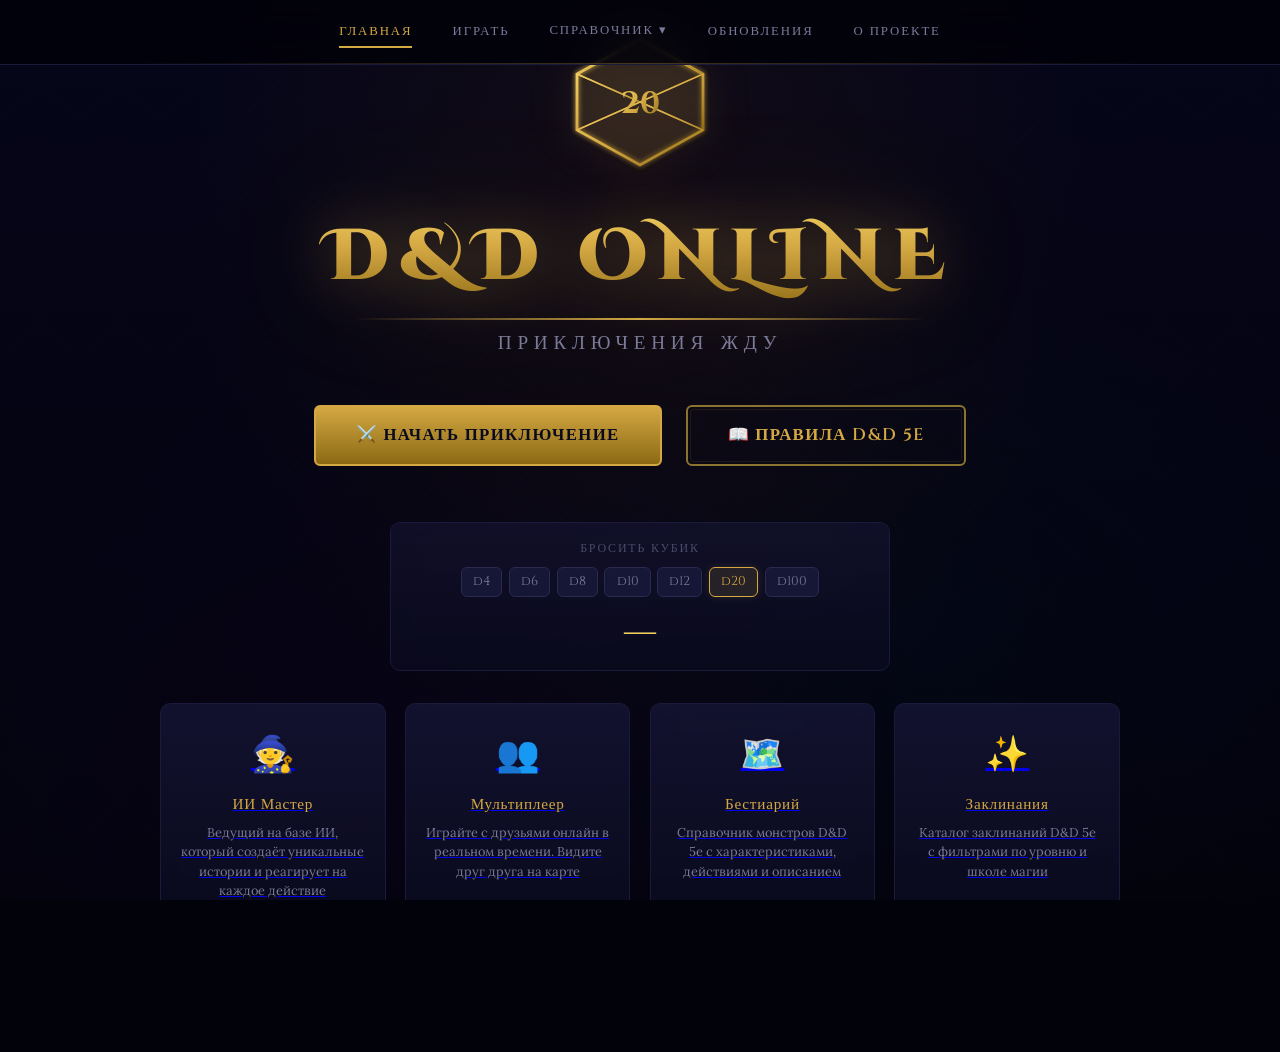
==== commit dc13e724: "🚀 Новые страницы: Бестиарий (30+ монстров), Заклинания (30+ спеллов), Обновления. Интерактив: бросок" ====
--- a/index.html
+++ b/index.html
@@ -10,16 +10,24 @@
 <body>
     <canvas id="particles-bg"></canvas>
 
-    <nav class="landing-nav">
-        <a href="index.html">Главная</a>
+    <nav class="landing-nav" id="mainNav">
+        <a href="index.html" class="nav-active">Главная</a>
         <a href="lobby.html">Играть</a>
-        <a href="rules.html">Правила</a>
+        <div class="nav-dropdown">
+            <a href="#" class="nav-drop-toggle">Справочник ▾</a>
+            <div class="nav-drop-menu">
+                <a href="rules.html">📖 Правила D&D 5e</a>
+                <a href="bestiary.html">🐉 Бестиарий</a>
+                <a href="spells.html">✨ Заклинания</a>
+            </div>
+        </div>
+        <a href="changelog.html">Обновления</a>
         <a href="about.html">О проекте</a>
     </nav>
 
     <div class="landing">
         <div class="landing-content">
-            <div class="landing-d20">
+            <div class="landing-d20" id="heroD20">
                 <svg viewBox="0 0 100 100" fill="none" xmlns="http://www.w3.org/2000/svg">
                     <defs>
                         <linearGradient id="d20grad" x1="0%" y1="0%" x2="100%" y2="100%">
@@ -37,38 +45,73 @@
                     <polygon points="95,30 95,70 50,50" stroke="url(#d20grad)" stroke-width="1" fill="rgba(212,168,67,0.02)"/>
                     <polygon points="5,30 50,50 5,70" stroke="url(#d20grad)" stroke-width="1" fill="rgba(212,168,67,0.02)"/>
                     <polygon points="50,95 95,70 50,50 5,70" stroke="url(#d20grad)" stroke-width="1" fill="rgba(212,168,67,0.03)"/>
-                    <text x="50" y="58" text-anchor="middle" fill="url(#d20grad)" font-family="Cinzel" font-size="22" font-weight="bold">20</text>
+                    <text id="d20number" x="50" y="58" text-anchor="middle" fill="url(#d20grad)" font-family="Cinzel" font-size="22" font-weight="bold">20</text>
                 </svg>
             </div>
 
             <h1 class="landing-logo">D&D ONLINE</h1>
-            <p class="landing-subtitle">Приключения ждут за порогом</p>
+            <p class="landing-subtitle" id="heroSubtitle"></p>
 
             <div class="landing-buttons">
                 <a href="lobby.html" class="btn-primary">⚔️ Начать приключение</a>
                 <a href="rules.html" class="btn-secondary">📖 Правила D&D 5e</a>
             </div>
 
+            <!-- Interactive Dice Roller -->
+            <div class="dice-roller" id="diceRoller">
+                <div class="dice-roller-label">Бросить кубик</div>
+                <div class="dice-roller-row">
+                    <button class="dice-btn" data-dice="d4">d4</button>
+                    <button class="dice-btn" data-dice="d6">d6</button>
+                    <button class="dice-btn" data-dice="d8">d8</button>
+                    <button class="dice-btn" data-dice="d10">d10</button>
+                    <button class="dice-btn" data-dice="d12">d12</button>
+                    <button class="dice-btn active" data-dice="d20">d20</button>
+                    <button class="dice-btn" data-dice="d100">d100</button>
+                </div>
+                <div class="dice-roller-result" id="diceResult">—</div>
+            </div>
+
             <div class="landing-features">
-                <div class="feature-card">
+                <a href="lobby.html" class="feature-card">
                     <div class="feature-icon">🧙</div>
                     <div class="feature-title">ИИ Мастер</div>
                     <div class="feature-desc">Ведущий на базе ИИ, который создаёт уникальные истории и реагирует на каждое действие</div>
-                </div>
-                <div class="feature-card">
+                </a>
+                <a href="lobby.html" class="feature-card">
                     <div class="feature-icon">👥</div>
                     <div class="feature-title">Мультиплеер</div>
                     <div class="feature-desc">Играйте с друзьями онлайн в реальном времени. Видите друг друга на карте</div>
-                </div>
-                <div class="feature-card">
+                </a>
+                <a href="bestiary.html" class="feature-card">
                     <div class="feature-icon">🗺️</div>
-                    <div class="feature-title">Карты</div>
-                    <div class="feature-desc">8 типов карт: подземелья, пещеры, леса, замки, храмы и другие</div>
-                </div>
-                <div class="feature-card">
-                    <div class="feature-icon">🎭</div>
-                    <div class="feature-title">Персонажи</div>
-                    <div class="feature-desc">30+ рас, 12 классов, аватар от ИИ, полная кастомизация</div>
+                    <div class="feature-title">Бестиарий</div>
+                    <div class="feature-desc">Справочник монстров D&D 5e с характеристиками, действиями и описанием</div>
+                </a>
+                <a href="spells.html" class="feature-card">
+                    <div class="feature-icon">✨</div>
+                    <div class="feature-title">Заклинания</div>
+                    <div class="feature-desc">Каталог заклинаний D&D 5e с фильтрами по уровню и школе магии</div>
+                </a>
+            </div>
+
+            <!-- Stats Counter -->
+            <div class="stats-counter">
+                <div class="counter-item">
+                    <div class="counter-value" data-target="30">0</div>
+                    <div class="counter-label">Рас</div>
+                </div>
+                <div class="counter-item">
+                    <div class="counter-value" data-target="12">0</div>
+                    <div class="counter-label">Классов</div>
+                </div>
+                <div class="counter-item">
+                    <div class="counter-value" data-target="8">0</div>
+                    <div class="counter-label">Кампаний</div>
+                </div>
+                <div class="counter-item">
+                    <div class="counter-value" data-target="50">0</div>
+                    <div class="counter-label">Монстров</div>
                 </div>
             </div>
         </div>
@@ -81,52 +124,120 @@
         if (!canvas) return;
         const ctx = canvas.getContext('2d');
         let W, H, particles = [];
-
-        function resize() {
-            W = canvas.width = window.innerWidth;
-            H = canvas.height = window.innerHeight;
+        function resize() { W = canvas.width = window.innerWidth; H = canvas.height = window.innerHeight; }
+        resize(); window.addEventListener('resize', resize);
+        class P {
+            constructor() { this.reset(); }
+            reset() { this.x = Math.random()*W; this.y = Math.random()*H; this.s = Math.random()*2+0.5; this.vx = (Math.random()-0.5)*0.3; this.vy = (Math.random()-0.5)*0.3-0.1; this.o = Math.random()*0.4+0.1; this.l = Math.random()*300+100; this.ml = this.l; this.hue = Math.random()>0.7?40:30; }
+            update() { this.x+=this.vx; this.y+=this.vy; this.l--; if(this.l<=0||this.x<0||this.x>W||this.y<0||this.y>H) this.reset(); }
+            draw() { const f=Math.min(1,this.l/(this.ml*0.3)); ctx.globalAlpha=this.o*f; ctx.fillStyle=`hsl(${this.hue},70%,60%)`; ctx.beginPath(); ctx.arc(this.x,this.y,this.s,0,Math.PI*2); ctx.fill(); }
         }
-        resize();
-        window.addEventListener('resize', resize);
-
-        class Particle {
-            constructor() { this.reset(); }
-            reset() {
-                this.x = Math.random() * W;
-                this.y = Math.random() * H;
-                this.size = Math.random() * 2 + 0.5;
-                this.speedX = (Math.random() - 0.5) * 0.3;
-                this.speedY = (Math.random() - 0.5) * 0.3 - 0.1;
-                this.opacity = Math.random() * 0.4 + 0.1;
-                this.life = Math.random() * 300 + 100;
-                this.maxLife = this.life;
-                this.hue = Math.random() > 0.7 ? 40 : 30; // gold-ish
-            }
-            update() {
-                this.x += this.speedX;
-                this.y += this.speedY;
-                this.life--;
-                if (this.life <= 0 || this.x < 0 || this.x > W || this.y < 0 || this.y > H) this.reset();
-            }
-            draw() {
-                const fade = Math.min(1, this.life / (this.maxLife * 0.3));
-                ctx.globalAlpha = this.opacity * fade;
-                ctx.fillStyle = `hsl(${this.hue}, 70%, 60%)`;
-                ctx.beginPath();
-                ctx.arc(this.x, this.y, this.size, 0, Math.PI * 2);
-                ctx.fill();
+        for(let i=0;i<60;i++) particles.push(new P());
+        function a() { ctx.clearRect(0,0,W,H); particles.forEach(p=>{p.update();p.draw();}); ctx.globalAlpha=1; requestAnimationFrame(a); }
+        a();
+    })();
+
+    // ===== Typing Effect for Subtitle =====
+    (function() {
+        const el = document.getElementById('heroSubtitle');
+        if (!el) return;
+        const text = 'Приключения ждут за порогом';
+        let i = 0;
+        el.textContent = '';
+        function type() {
+            if (i < text.length) {
+                el.textContent += text[i];
+                i++;
+                setTimeout(type, 60 + Math.random() * 40);
             }
         }
-
-        for (let i = 0; i < 60; i++) particles.push(new Particle());
-
-        function animate() {
-            ctx.clearRect(0, 0, W, H);
-            particles.forEach(p => { p.update(); p.draw(); });
-            ctx.globalAlpha = 1;
-            requestAnimationFrame(animate);
-        }
-        animate();
+        setTimeout(type, 800);
+    })();
+
+    // ===== D20 Parallax on Mouse =====
+    (function() {
+        const d20 = document.getElementById('heroD20');
+        if (!d20) return;
+        document.addEventListener('mousemove', e => {
+            const cx = window.innerWidth / 2, cy = window.innerHeight / 2;
+            const dx = (e.clientX - cx) / cx, dy = (e.clientY - cy) / cy;
+            d20.style.transform = `translateY(${Math.sin(Date.now()/1000)*8 - 10}px) rotate(${dx * 8}deg)`;
+        });
+    })();
+
+    // ===== Dice Roller =====
+    (function() {
+        const resultEl = document.getElementById('diceResult');
+        const d20num = document.getElementById('d20number');
+        let selectedDice = 20;
+
+        document.querySelectorAll('.dice-btn').forEach(btn => {
+            btn.addEventListener('click', () => {
+                document.querySelectorAll('.dice-btn').forEach(b => b.classList.remove('active'));
+                btn.classList.add('active');
+                selectedDice = parseInt(btn.dataset.dice.replace('d', ''));
+            });
+        });
+
+        document.getElementById('heroD20')?.addEventListener('click', () => {
+            if (!resultEl) return;
+            resultEl.classList.add('rolling');
+            const max = selectedDice || 20;
+            let rolls = 0;
+            const interval = setInterval(() => {
+                const val = Math.floor(Math.random() * max) + 1;
+                resultEl.textContent = val;
+                if (d20num) d20num.textContent = val;
+                rolls++;
+                if (rolls > 12) {
+                    clearInterval(interval);
+                    const final = Math.floor(Math.random() * max) + 1;
+                    resultEl.textContent = final;
+                    if (d20num) d20num.textContent = final;
+                    resultEl.classList.remove('rolling');
+                    if (final === max) {
+                        resultEl.classList.add('crit');
+                        resultEl.textContent = '🎉 ' + final + ' — Крит!';
+                        setTimeout(() => resultEl.classList.remove('crit'), 2000);
+                    } else if (final === 1) {
+                        resultEl.classList.add('fail');
+                        resultEl.textContent = '💀 ' + final + ' — Провал!';
+                        setTimeout(() => resultEl.classList.remove('fail'), 2000);
+                    }
+                }
+            }, 60);
+        });
+    })();
+
+    // ===== Animated Counters =====
+    (function() {
+        const counters = document.querySelectorAll('.counter-value');
+        const observer = new IntersectionObserver(entries => {
+            entries.forEach(entry => {
+                if (entry.isIntersecting) {
+                    const el = entry.target;
+                    const target = parseInt(el.dataset.target);
+                    let current = 0;
+                    const step = Math.max(1, Math.floor(target / 30));
+                    const timer = setInterval(() => {
+                        current += step;
+                        if (current >= target) { current = target; clearInterval(timer); }
+                        el.textContent = current + '+';
+                    }, 50);
+                    observer.unobserve(el);
+                }
+            });
+        });
+        counters.forEach(c => observer.observe(c));
+    })();
+
+    // ===== Nav Dropdown =====
+    (function() {
+        document.querySelectorAll('.nav-dropdown').forEach(dd => {
+            dd.addEventListener('mouseenter', () => dd.classList.add('open'));
+            dd.addEventListener('mouseleave', () => dd.classList.remove('open'));
+            dd.addEventListener('click', () => dd.classList.toggle('open'));
+        });
     })();
     </script>
 </body>
--- a/css/style.css
+++ b/css/style.css
@@ -1280,3 +1280,306 @@
 }
 
 .pulse-gold { animation: pulseGold 2s ease-in-out infinite; }
+
+/* ===== NAV DROPDOWN ===== */
+.nav-dropdown { position: relative; }
+.nav-drop-menu {
+    display: none;
+    position: absolute;
+    top: 100%;
+    left: 50%;
+    transform: translateX(-50%);
+    min-width: 200px;
+    background: rgba(10,10,30,0.98);
+    border: 1px solid var(--border-dim);
+    border-radius: var(--radius-lg);
+    padding: 0.5rem 0;
+    box-shadow: 0 10px 40px rgba(0,0,0,0.5);
+    backdrop-filter: blur(20px);
+    z-index: 100;
+}
+.nav-drop-menu::before {
+    content: '';
+    position: absolute;
+    top: 0; left: 0; right: 0;
+    height: 2px;
+    background: linear-gradient(90deg, transparent, var(--accent-gold), transparent);
+}
+.nav-dropdown.open .nav-drop-menu,
+.nav-dropdown:hover .nav-drop-menu { display: block; }
+.nav-drop-menu a {
+    display: block;
+    padding: 0.5rem 1rem;
+    font-size: 0.78rem;
+    letter-spacing: 0.05em;
+}
+.nav-drop-menu a:hover { background: rgba(212,168,67,0.08); }
+.nav-active { color: var(--accent-gold) !important; }
+.nav-active::after { transform: scaleX(1) !important; }
+
+/* ===== DICE ROLLER ===== */
+.dice-roller {
+    margin: 1.5rem auto 2rem;
+    max-width: 500px;
+    background: linear-gradient(180deg, rgba(22,22,54,0.6) 0%, rgba(10,10,30,0.8) 100%);
+    border: 1px solid var(--border-subtle);
+    border-radius: var(--radius-lg);
+    padding: 1rem 1.2rem;
+    backdrop-filter: blur(10px);
+}
+.dice-roller-label {
+    font-family: var(--font-heading);
+    font-size: 0.75rem;
+    color: var(--text-ghost);
+    letter-spacing: 0.15em;
+    text-transform: uppercase;
+    text-align: center;
+    margin-bottom: 0.6rem;
+}
+.dice-roller-row {
+    display: flex;
+    gap: 0.4rem;
+    justify-content: center;
+    flex-wrap: wrap;
+}
+.dice-btn {
+    padding: 0.35rem 0.7rem;
+    background: var(--bg-card);
+    border: 1px solid var(--border-dim);
+    border-radius: var(--radius);
+    color: var(--text-dim);
+    font-family: var(--font-heading);
+    font-size: 0.8rem;
+    cursor: pointer;
+    transition: var(--transition);
+}
+.dice-btn:hover { border-color: var(--accent-gold); color: var(--accent-gold); }
+.dice-btn.active { border-color: var(--accent-gold); color: var(--accent-gold); background: rgba(212,168,67,0.12); box-shadow: 0 0 8px rgba(212,168,67,0.15); }
+.dice-roller-result {
+    font-family: var(--font-display);
+    font-size: 2rem;
+    color: var(--accent-gold-light);
+    text-align: center;
+    margin-top: 0.6rem;
+    min-height: 2.5rem;
+    transition: var(--transition);
+}
+.dice-roller-result.rolling { animation: diceShake 0.1s infinite; }
+.dice-roller-result.crit { color: var(--accent-gold-light); text-shadow: 0 0 30px rgba(240,208,96,0.6); }
+.dice-roller-result.fail { color: var(--accent-red); text-shadow: 0 0 20px rgba(192,57,43,0.5); }
+@keyframes diceShake {
+    0%,100% { transform: translateX(0); }
+    25% { transform: translateX(-3px) rotate(-2deg); }
+    75% { transform: translateX(3px) rotate(2deg); }
+}
+
+/* ===== STATS COUNTER ===== */
+.stats-counter {
+    display: flex;
+    gap: 2rem;
+    justify-content: center;
+    margin-top: 2.5rem;
+    flex-wrap: wrap;
+}
+.counter-item { text-align: center; }
+.counter-value {
+    font-family: var(--font-display);
+    font-size: 2.2rem;
+    background: linear-gradient(180deg, #f0d060, #d4a843);
+    -webkit-background-clip: text;
+    -webkit-text-fill-color: transparent;
+    background-clip: text;
+    line-height: 1;
+}
+.counter-label {
+    font-family: var(--font-heading);
+    font-size: 0.7rem;
+    color: var(--text-ghost);
+    letter-spacing: 0.15em;
+    text-transform: uppercase;
+    margin-top: 0.2rem;
+}
+
+/* ===== CONTENT PAGE (bestiary, spells, changelog) ===== */
+.content-page {
+    min-height: 100vh;
+    background: radial-gradient(ellipse at 50% 30%, rgba(100,50,0,0.05) 0%, transparent 50%), var(--bg-void);
+    overflow-y: auto;
+    padding: 5rem 2rem 2rem;
+}
+.content-page h1 {
+    font-family: var(--font-display);
+    font-size: 2.2rem;
+    background: linear-gradient(180deg, #f0d060, #d4a843);
+    -webkit-background-clip: text;
+    -webkit-text-fill-color: transparent;
+    background-clip: text;
+    filter: drop-shadow(0 0 15px rgba(212,168,67,0.3));
+    text-align: center;
+    margin-bottom: 0.3rem;
+}
+.content-subtitle {
+    text-align: center;
+    color: var(--text-ghost);
+    font-family: var(--font-accent);
+    font-size: 0.95rem;
+    margin-bottom: 2rem;
+    letter-spacing: 0.1em;
+}
+
+/* ===== SEARCH BAR ===== */
+.search-bar {
+    max-width: 900px;
+    margin: 0 auto 1.5rem;
+}
+.search-bar .form-input {
+    max-width: 400px;
+    margin: 0 auto 1rem;
+    display: block;
+}
+
+/* ===== FILTER CHIPS ===== */
+.filter-chips {
+    display: flex;
+    gap: 0.4rem;
+    flex-wrap: wrap;
+    justify-content: center;
+    margin-bottom: 0.8rem;
+}
+.chip {
+    padding: 0.3rem 0.7rem;
+    background: var(--bg-card);
+    border: 1px solid var(--border-dim);
+    border-radius: 20px;
+    color: var(--text-dim);
+    font-family: var(--font-heading);
+    font-size: 0.7rem;
+    cursor: pointer;
+    transition: var(--transition);
+    white-space: nowrap;
+}
+.chip:hover { border-color: var(--accent-gold); color: var(--accent-gold); }
+.chip.active { border-color: var(--accent-gold); color: var(--accent-gold); background: rgba(212,168,67,0.1); }
+
+/* ===== BESTIARY GRID ===== */
+.bestiary-grid {
+    display: grid;
+    grid-template-columns: repeat(auto-fill, minmax(300px, 1fr));
+    gap: 1rem;
+    max-width: 1100px;
+    margin: 0 auto;
+}
+.monster-card {
+    background: linear-gradient(180deg, var(--bg-panel) 0%, rgba(10,10,30,0.95) 100%);
+    border: 1px solid var(--border-subtle);
+    border-radius: var(--radius-lg);
+    padding: 1rem 1.2rem;
+    transition: var(--transition);
+    position: relative;
+    overflow: hidden;
+}
+.monster-card::before {
+    content: '';
+    position: absolute;
+    top: 0; left: 0; right: 0;
+    height: 2px;
+    background: linear-gradient(90deg, transparent, rgba(212,168,67,0.3), transparent);
+}
+.monster-card:hover { border-color: var(--border-dim); transform: translateY(-2px); }
+.monster-header { display: flex; justify-content: space-between; align-items: center; margin-bottom: 0.3rem; }
+.monster-name { font-family: var(--font-heading); font-size: 1rem; color: var(--accent-gold); }
+.monster-cr { font-family: var(--font-heading); font-size: 0.8rem; font-weight: 700; }
+.monster-type { font-size: 0.75rem; color: var(--text-ghost); margin-bottom: 0.5rem; text-transform: uppercase; letter-spacing: 0.1em; }
+.monster-stats-row { display: flex; gap: 1rem; font-family: var(--font-heading); font-size: 0.8rem; color: var(--text-dim); margin-bottom: 0.4rem; }
+.monster-ability { color: var(--text-ghost); }
+.monster-abilities { display: flex; gap: 0.5rem; flex-wrap: wrap; font-size: 0.72rem; color: var(--text-ghost); margin-bottom: 0.5rem; font-family: var(--font-heading); }
+.monster-abilities span { background: var(--bg-card); padding: 0.15rem 0.4rem; border-radius: 3px; }
+.monster-desc { font-size: 0.85rem; color: var(--text-dim); line-height: 1.5; margin-bottom: 0.5rem; }
+.monster-actions { font-size: 0.8rem; color: var(--text-dim); line-height: 1.4; }
+.monster-actions strong { color: var(--accent-orange); }
+
+/* ===== SPELLS GRID ===== */
+.spells-grid {
+    display: grid;
+    grid-template-columns: repeat(auto-fill, minmax(300px, 1fr));
+    gap: 1rem;
+    max-width: 1100px;
+    margin: 0 auto;
+}
+.spell-card {
+    background: linear-gradient(180deg, var(--bg-panel) 0%, rgba(10,10,30,0.95) 100%);
+    border: 1px solid var(--border-subtle);
+    border-radius: var(--radius-lg);
+    padding: 1rem 1.2rem;
+    transition: var(--transition);
+    position: relative;
+    overflow: hidden;
+}
+.spell-card::before {
+    content: '';
+    position: absolute;
+    top: 0; left: 0; right: 0;
+    height: 2px;
+    background: linear-gradient(90deg, transparent, rgba(155,89,182,0.3), transparent);
+}
+.spell-card:hover { border-color: var(--border-dim); transform: translateY(-2px); }
+.spell-header { display: flex; justify-content: space-between; align-items: center; margin-bottom: 0.3rem; }
+.spell-name { font-family: var(--font-heading); font-size: 1rem; color: var(--accent-purple); }
+.spell-level { font-family: var(--font-heading); font-size: 0.8rem; font-weight: 700; }
+.spell-school { font-size: 0.75rem; color: var(--text-ghost); margin-bottom: 0.5rem; text-transform: uppercase; letter-spacing: 0.1em; }
+.spell-meta { display: flex; gap: 0.8rem; flex-wrap: wrap; font-size: 0.75rem; color: var(--text-dim); margin-bottom: 0.3rem; }
+.spell-components { font-size: 0.72rem; color: var(--text-ghost); margin-bottom: 0.5rem; font-family: var(--font-heading); }
+.spell-desc { font-size: 0.85rem; color: var(--text-dim); line-height: 1.5; margin-bottom: 0.5rem; }
+.spell-dmg { font-family: var(--font-heading); font-size: 0.8rem; color: var(--accent-orange); background: rgba(230,126,34,0.08); padding: 0.3rem 0.5rem; border-radius: var(--radius); display: inline-block; }
+
+/* ===== TIMELINE (changelog) ===== */
+.timeline {
+    max-width: 700px;
+    margin: 0 auto;
+    position: relative;
+    padding-left: 2rem;
+}
+.timeline::before {
+    content: '';
+    position: absolute;
+    left: 0;
+    top: 0;
+    bottom: 0;
+    width: 2px;
+    background: linear-gradient(180deg, var(--accent-gold), var(--border-dim), transparent);
+}
+.timeline-item {
+    position: relative;
+    margin-bottom: 2rem;
+    padding-left: 1.5rem;
+}
+.timeline-item::before {
+    content: '';
+    position: absolute;
+    left: -2rem;
+    top: 0.5rem;
+    width: 12px;
+    height: 12px;
+    border-radius: 50%;
+    background: var(--accent-gold);
+    border: 2px solid var(--bg-void);
+    box-shadow: 0 0 10px rgba(212,168,67,0.3);
+}
+.timeline-future::before { background: var(--text-ghost); box-shadow: none; }
+.timeline-date {
+    font-family: var(--font-heading);
+    font-size: 0.85rem;
+    color: var(--accent-gold);
+    margin-bottom: 0.5rem;
+    letter-spacing: 0.1em;
+}
+.timeline-future .timeline-date { color: var(--text-ghost); }
+.timeline-card {
+    background: linear-gradient(180deg, var(--bg-panel) 0%, rgba(10,10,30,0.95) 100%);
+    border: 1px solid var(--border-subtle);
+    border-radius: var(--radius-lg);
+    padding: 1.2rem 1.5rem;
+}
+.timeline-card h3 { font-family: var(--font-heading); font-size: 1rem; color: var(--accent-gold); margin-bottom: 0.6rem; }
+.timeline-card ul { padding-left: 1.2rem; }
+.timeline-card li { font-size: 0.85rem; color: var(--text-dim); line-height: 1.6; margin-bottom: 0.2rem; }
